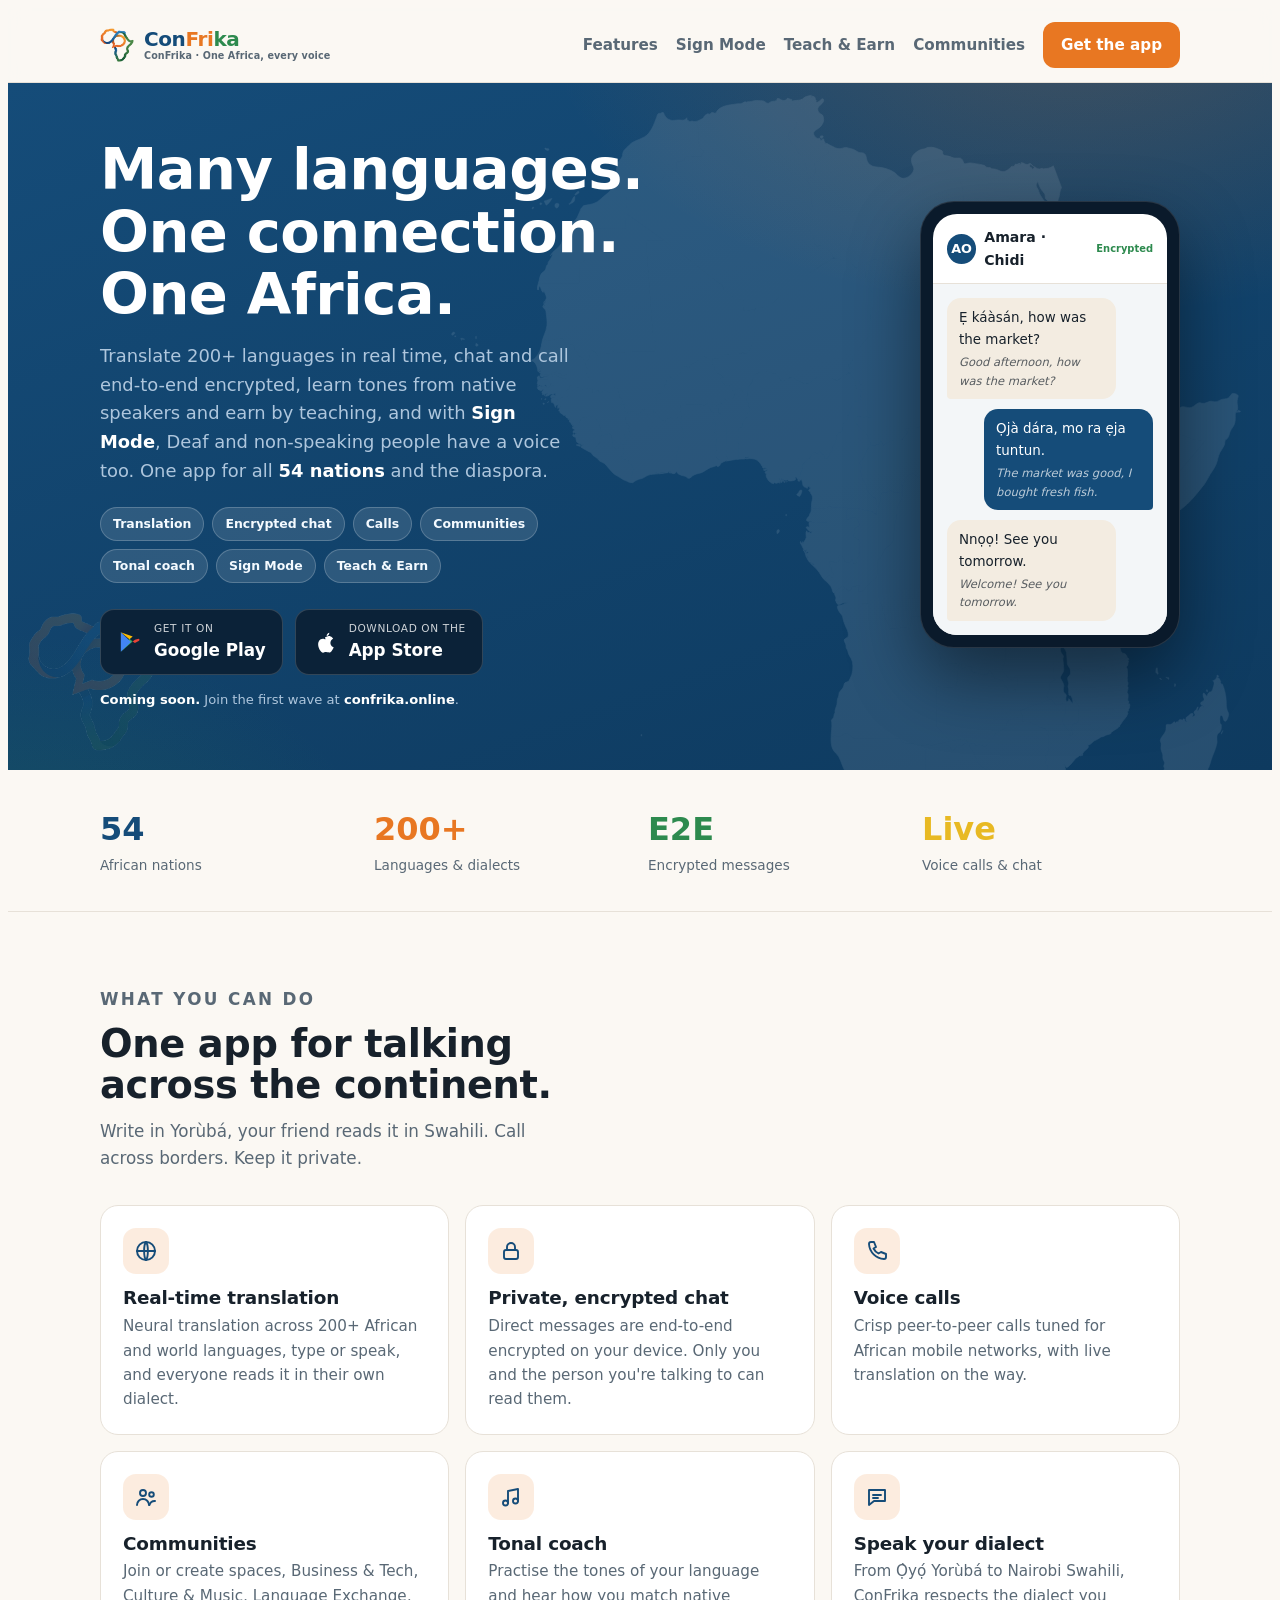
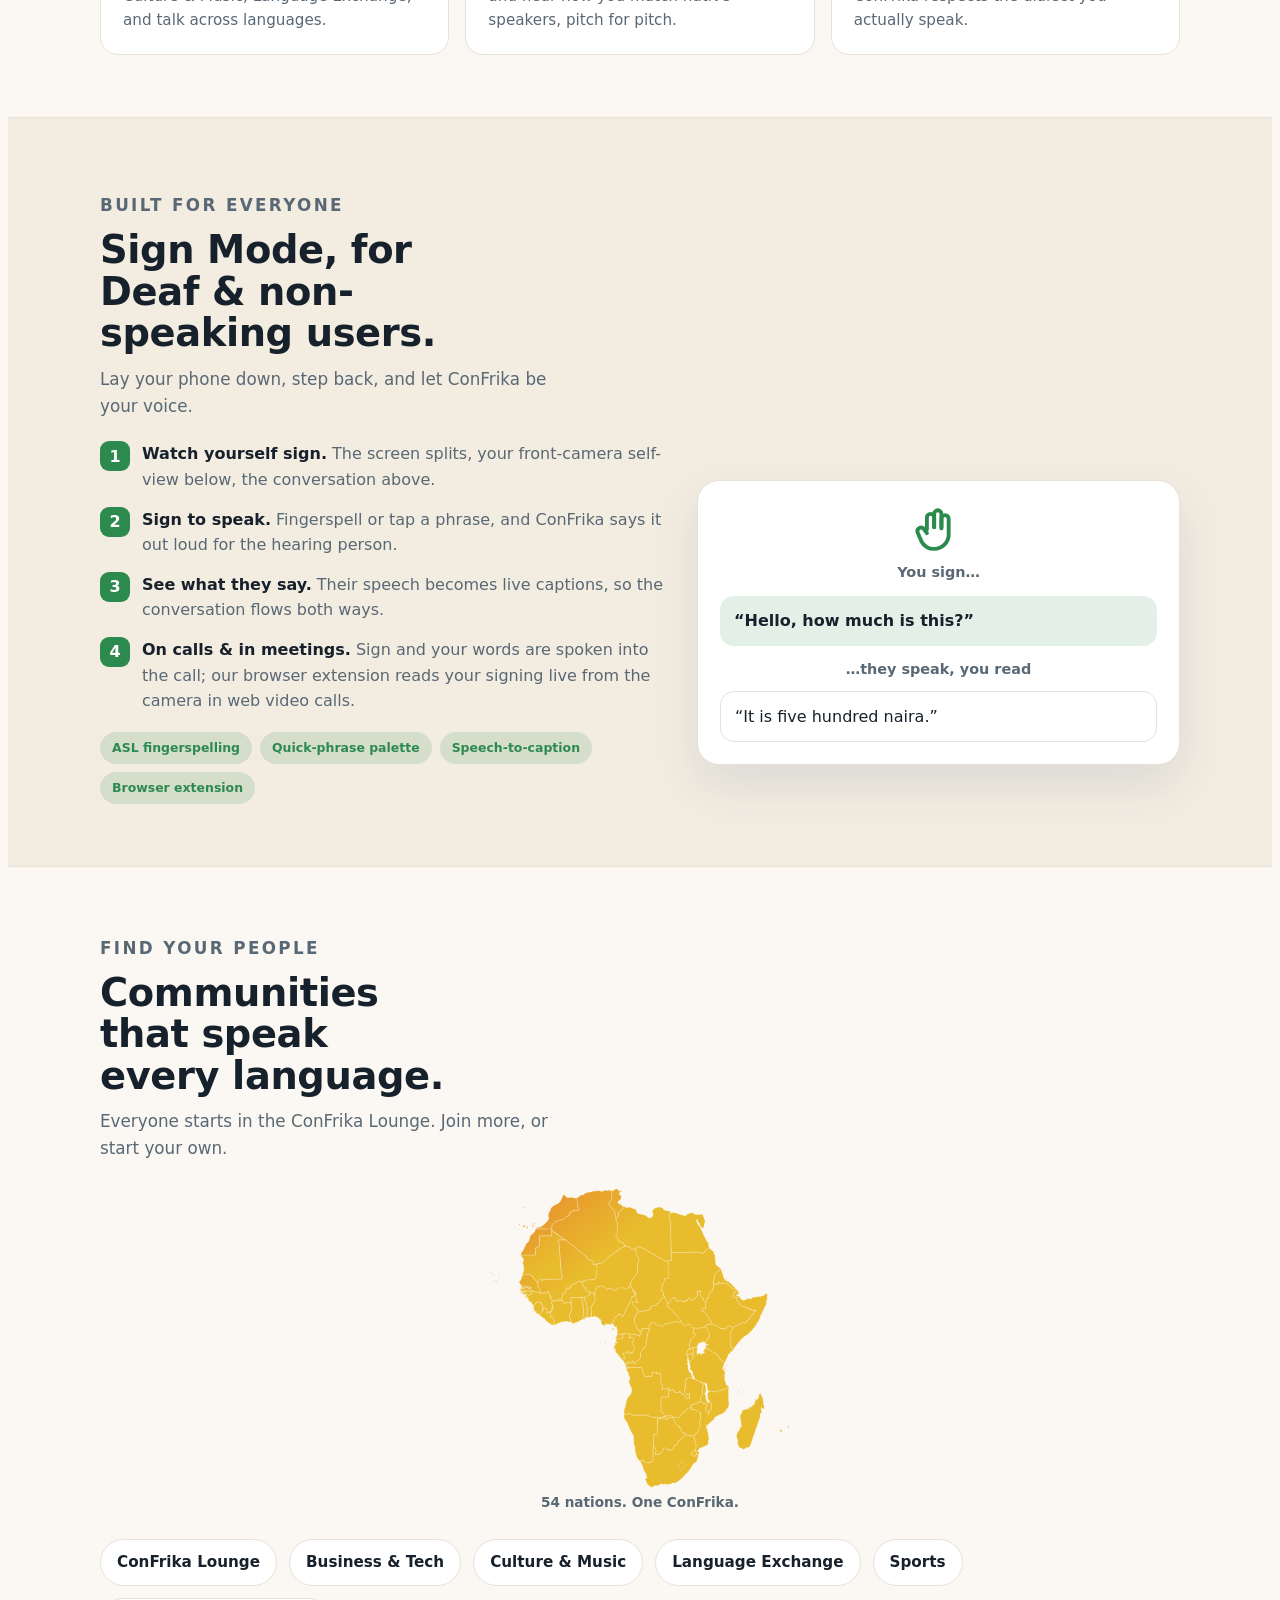
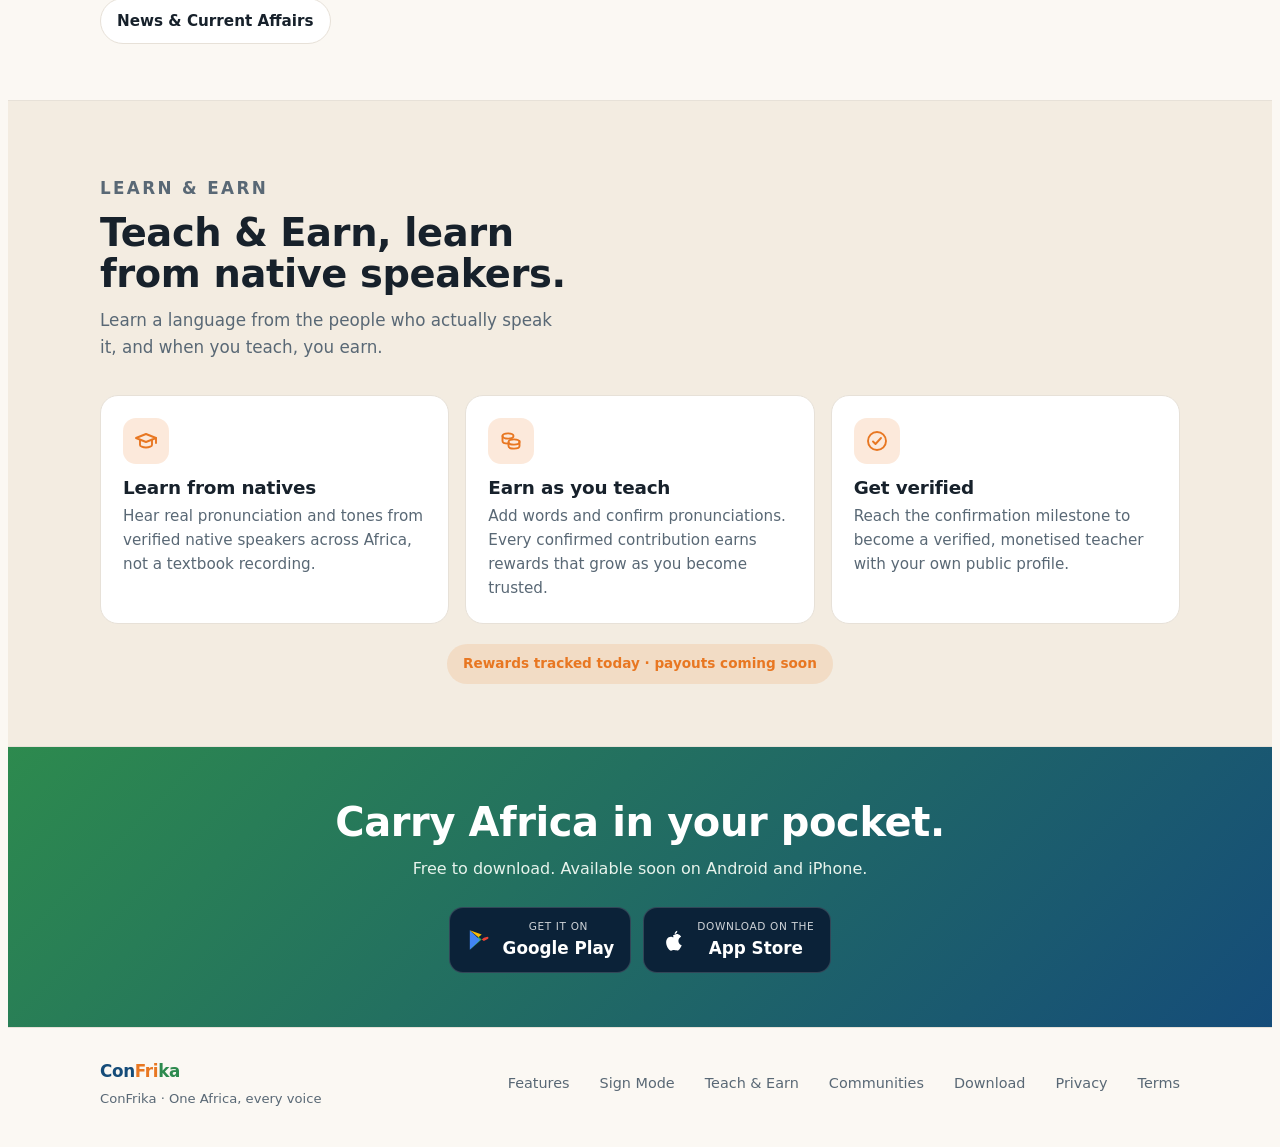
==== website/index.html @ 8ee0ed37 "Website: African-coloured Africa map, visible logo watermark, colour on all pages - Africa map now f" ====
<!doctype html>
<html lang="en"><head>
<meta charset="utf-8">
<meta name="viewport" content="width=device-width, initial-scale=1, viewport-fit=cover">
<meta name="description" content="ConFrika, talk to all of Africa in your own language. Real-time translation across 200+ languages, encrypted chat, calls and communities, Sign Mode for Deaf & non-speaking users, and Teach & Earn. Download on Android and iPhone.">
<meta property="og:title" content="ConFrika, Many languages, one connection, one Africa.">
<meta property="og:description" content="Real-time African language translation, encrypted chat, calls and communities.">
<meta property="og:url" content="https://confrika.online">
</head><body>
<title>ConFrika</title>
<meta name="claude:viewport-fit-sides" content="cover">
<style>
  /* Layout: a deep ocean-blue hero band with a phone mockup, then theme-aware
     sections, stats, features, communities, download, grounded in the app's
     ocean / savanna / sunset identity. */
  :root{
    --bg:#FBF8F3; --surface:#FFFFFF; --fg:#17212B; --muted:#596875;
    --line:#E7E1D8; --ocean:#154C79; --ocean-deep:#0E3A5F;
    --green:#2D8A4E; --sunset:#E87722; --sand:#F3ECE1;
    --on-brand:#F4FAFF; --on-brand-dim:#AEC6DD;
    --display:"Bricolage Grotesque",system-ui,sans-serif;
    --body:"Public Sans",system-ui,-apple-system,sans-serif;
  }
  @media (prefers-color-scheme:dark){:root:not([data-theme="light"]){
    --bg:#0C1620; --surface:#13212E; --fg:#EAF1F6; --muted:#9BB0C0;
    --line:#223446; --sand:#13212E; color-scheme:dark;
  }}
  :root[data-theme="dark"]{
    --bg:#0C1620; --surface:#13212E; --fg:#EAF1F6; --muted:#9BB0C0;
    --line:#223446; --sand:#13212E; color-scheme:dark;
  }
  *{box-sizing:border-box}
  body{background:var(--bg);color:var(--fg);font-family:var(--body);line-height:1.6;
    -webkit-font-smoothing:antialiased}
  h1,h2,h3{font-family:var(--display);text-wrap:balance;line-height:1.08;margin:0;
    font-weight:700;letter-spacing:-.01em}
  p{margin:0}
  a{color:inherit}
  .wrap{width:100%;max-width:1120px;margin:0 auto;
    padding-left:max(20px,env(safe-area-inset-left,0px));
    padding-right:max(20px,env(safe-area-inset-right,0px))}
  .eyebrow{font-size:.72rem;letter-spacing:.14em;text-transform:uppercase;
    font-weight:700;color:var(--sunset)}

  /* header */
  header{position:sticky;top:env(safe-area-inset-top,0px);z-index:20;
    backdrop-filter:blur(10px);background:color-mix(in srgb,var(--bg) 82%,transparent);
    border-bottom:1px solid var(--line)}
  body::before{content:"";position:fixed;inset:0 0 auto;height:env(safe-area-inset-top,0px);
    background:var(--bg);z-index:21}
  .nav{display:flex;align-items:center;gap:18px;padding-block:14px}
  .brand{display:flex;align-items:center;gap:10px;font-family:var(--display);
    font-weight:800;font-size:1.25rem;letter-spacing:-.02em}
  .brand .c{color:var(--ocean)}.brand .f{color:var(--sunset)}.brand .k{color:var(--green)}
  .emblem{width:34px;height:34px;flex:none}
  .nav .sp{flex:1}
  .nav a.link{display:none;color:var(--muted);text-decoration:none;font-weight:600;font-size:.95rem}
  .nav a.link:hover{color:var(--fg)}
  .btn{display:inline-flex;align-items:center;gap:8px;border-radius:12px;
    padding:11px 18px;font-weight:700;text-decoration:none;font-size:.95rem;border:0;cursor:pointer}
  .btn.primary{background:var(--sunset);color:#fff}
  .btn.ghost{background:transparent;color:var(--fg);border:1px solid var(--line)}
  @media(min-width:760px){.nav a.link{display:inline}}

  /* hero */
  .hero{background:
      radial-gradient(900px 500px at 85% -10%, rgba(232,119,34,.22), transparent 60%),
      radial-gradient(700px 500px at 0% 120%, rgba(45,138,78,.22), transparent 55%),
      linear-gradient(160deg,var(--ocean) 0%, var(--ocean-deep) 100%);
    color:var(--on-brand);overflow:hidden}
  .hero .wrap{display:grid;grid-template-columns:1fr;gap:38px;padding-block:56px 60px;align-items:center}
  .hero h1{font-size:clamp(2.1rem,6vw,3.6rem);color:#fff}
  .hero .sub{color:var(--on-brand-dim);font-size:1.12rem;margin-top:16px;max-width:34ch}
  .hero .flag{color:#fff;font-weight:700}
  .stores{display:flex;flex-wrap:wrap;gap:12px;margin-top:26px}
  .store{display:flex;align-items:center;gap:11px;background:#0b2238;border:1px solid rgba(255,255,255,.16);
    color:#fff;border-radius:14px;padding:10px 16px;text-decoration:none;transition:transform .15s}
  .store:hover{transform:translateY(-2px)}
  .store svg{width:26px;height:26px;flex:none}
  .store small{display:block;font-size:.66rem;letter-spacing:.06em;opacity:.8;text-transform:uppercase}
  .store b{font-family:var(--display);font-size:1.05rem;font-weight:700}
  .soon{margin-top:14px;font-size:.82rem;color:var(--on-brand-dim)}
  .soon b{color:#fff}

  /* phone mockup */
  .phone{justify-self:center;width:260px;max-width:100%;background:#0a1a2b;border-radius:34px;
    padding:12px;box-shadow:0 30px 70px rgba(0,0,0,.45);border:1px solid rgba(255,255,255,.12)}
  .screen{background:var(--surface);color:var(--fg);border-radius:24px;overflow:hidden}
  .pbar{display:flex;align-items:center;gap:8px;padding:12px 14px;border-bottom:1px solid var(--line)}
  .pbar .dot{width:30px;height:30px;border-radius:50%;background:var(--ocean);color:#fff;
    display:grid;place-items:center;font-weight:800;font-size:.8rem}
  .pbar .nm{font-weight:700;font-size:.88rem}
  .pbar .enc{margin-left:auto;font-size:.62rem;color:var(--green);font-weight:700}
  .pbody{padding:14px;display:flex;flex-direction:column;gap:10px;background:
      color-mix(in srgb,var(--ocean) 5%,var(--surface))}
  .bub{max-width:82%;padding:9px 12px;border-radius:14px;font-size:.84rem}
  .bub.them{background:var(--sand);border-bottom-left-radius:4px}
  .bub.me{align-self:flex-end;background:var(--ocean);color:#fff;border-bottom-right-radius:4px}
  .bub .tr{font-size:.72rem;opacity:.7;font-style:italic;margin-top:3px}

  /* stats */
  .stats{border-bottom:1px solid var(--line)}
  .stats .wrap{display:grid;grid-template-columns:repeat(2,1fr);gap:22px 16px;padding-block:34px}
  .stat .n{font-family:var(--display);font-size:2rem;font-weight:800;color:var(--ocean)}
  .stat .l{font-size:.85rem;color:var(--muted)}
  @media(min-width:760px){.stats .wrap{grid-template-columns:repeat(4,1fr)}}

  /* section */
  section.block{padding-block:62px}
  .head{max-width:46ch}
  .head h2{font-size:clamp(1.6rem,4vw,2.4rem);margin-top:10px}
  .head p{color:var(--muted);margin-top:12px;font-size:1.05rem}
  .grid{display:grid;grid-template-columns:1fr;gap:16px;margin-top:34px}
  @media(min-width:640px){.grid{grid-template-columns:repeat(2,1fr)}}
  @media(min-width:980px){.grid{grid-template-columns:repeat(3,1fr)}}
  .card{background:var(--surface);border:1px solid var(--line);border-radius:18px;padding:22px}
  .card .ic{width:44px;height:44px;border-radius:12px;display:grid;place-items:center;font-size:1.4rem;
    background:color-mix(in srgb,var(--sunset) 14%,transparent)}
  .card h3{font-size:1.15rem;margin:14px 0 6px}
  .card p{color:var(--muted);font-size:.95rem}

  /* communities */
  .comm{background:var(--sand);border-block:1px solid var(--line)}
  .chips{display:flex;flex-wrap:wrap;gap:12px;margin-top:26px}
  .chip{display:flex;align-items:center;gap:9px;background:var(--surface);border:1px solid var(--line);
    border-radius:999px;padding:10px 16px;font-weight:600;font-size:.95rem}
  .chip span{font-size:1.1rem}

  /* download band */
  .dl{background:linear-gradient(135deg,var(--green),var(--ocean));color:#fff}
  .dl .wrap{padding-block:54px;text-align:center}
  .dl h2{color:#fff;font-size:clamp(1.7rem,4vw,2.5rem)}
  .dl p{color:#e7f3ec;margin-top:12px}
  .dl .stores{justify-content:center}

  footer{border-top:1px solid var(--line);color:var(--muted);font-size:.9rem}
  footer .wrap{padding-block:30px;display:flex;flex-wrap:wrap;gap:14px;align-items:center}
  footer .sp{flex:1}
  footer a{color:var(--muted);text-decoration:none;margin-left:16px}
  footer a:hover{color:var(--fg)}
</style>

<header>
  <div class="wrap nav">
    <div class="brand">
      <img class="emblem" src="[data-uri]" alt="ConFrika logo">
      <span style="display:inline-flex;flex-direction:column;line-height:1.1;gap:1px">
        <span><span class="c">Con</span><span class="f">Fri</span><span class="k">ka</span></span>
        <span class="brandtag">ConFrika · One Africa, every voice</span>
      </span>
    </div>
    <span class="sp"></span>
    <a class="link" href="#features">Features</a>
    <a class="link" href="#accessibility">Sign Mode</a>
    <a class="link" href="#teach-earn">Teach &amp; Earn</a>
    <a class="link" href="#communities">Communities</a>
    <a class="btn primary" href="#download">Get the app</a>
  </div>
</header>

<style>
  /* African kente-inspired accent strip used to divide sections. */
  .kente{height:9px;border:0;margin:0;background:repeating-linear-gradient(90deg,
     var(--ocean) 0 20px, var(--green) 20px 34px, var(--sunset) 34px 54px,
     #E8B923 54px 68px, var(--ocean-deep) 68px 82px)}
  /* Section rhythm so the page reads as one flow, not stacked blocks:
     features(bg) → Sign Mode(sand) → communities(bg) → Teach&Earn(sand) → download(gradient). */
  .access{background:var(--sand);border-block:1px solid var(--line)}
  #communities.comm{background:var(--bg);border-block:0}
  #teach-earn{background:var(--sand);border-block:1px solid var(--line)}
  /* Wordmark keeps the three distinct brand colours (Con blue, Fri orange,
     ka green); lowercase "ka" keeps it reading as one word "ConFrika". */
  :root{--gold:#E8B923}
  .brandtag{font-size:.6rem;font-weight:700;letter-spacing:.01em;color:var(--muted)}
  /* African vibe: a faint Africa map + ConFrika logo as hero watermarks. */
  .hero{position:relative}
  .hero .wrap{position:relative;z-index:1}
  .africa-wm{position:absolute;right:-30px;top:10px;height:124%;width:auto;
    opacity:.1;filter:brightness(0) invert(1);pointer-events:none;z-index:0}
  .logo-wm{position:absolute;left:18px;bottom:18px;width:132px;height:auto;
    opacity:.14;pointer-events:none;z-index:0}
  /* Visible, real political map of Africa (public-domain) in the communities section. */
  .africa-img{display:block;margin:26px auto 4px;width:min(300px,64%);height:auto;opacity:.95}
  .africa-cap{text-align:center;color:var(--muted);font-size:.85rem;font-weight:700}
  /* Line icons (replacing emojis) in the feature + teach cards. */
  .card .ic{width:46px;height:46px;border-radius:13px;display:grid;place-items:center;color:var(--ocean)}
  .earn .card .ic{color:var(--sunset)}
  .card .ic svg{width:24px;height:24px}
  .signcard .big svg{width:58px;height:58px;color:var(--green);display:block;margin:0 auto}
  /* Stat figures in the African palette (ocean, sunset, savanna, gold). */
  .stats .stat:nth-child(1) .n{color:var(--ocean)}
  .stats .stat:nth-child(2) .n{color:var(--sunset)}
  .stats .stat:nth-child(3) .n{color:var(--green)}
  .stats .stat:nth-child(4) .n{color:var(--gold)}
  /* Hero feature chips, all the features, woven together up top. */
  .herochips{display:flex;flex-wrap:wrap;gap:8px;margin-top:22px}
  .herochips span{font-size:.78rem;font-weight:700;color:var(--on-brand);
    background:rgba(255,255,255,.12);border:1px solid rgba(255,255,255,.2);
    border-radius:999px;padding:6px 12px;white-space:nowrap}
  /* Phone mockup beside the hero copy on wider screens, so it fills the space
     instead of sitting below with a big gap. */
  @media(min-width:880px){
    .hero .wrap{grid-template-columns:1.05fr .95fr}
    .hero .sub{max-width:42ch}
    .phone{justify-self:end}
  }
  .split{display:grid;grid-template-columns:1fr;gap:30px;align-items:center;margin-top:22px}
  @media(min-width:860px){.split{grid-template-columns:1.08fr .92fr}}
  .steps{display:grid;gap:14px}
  .step{display:flex;gap:12px;align-items:flex-start}
  .step .b{flex:none;width:30px;height:30px;border-radius:9px;background:var(--green);
    color:#fff;font-weight:800;display:grid;place-items:center;font-family:var(--display)}
  .step div:last-child{color:var(--muted)}
  .step b{color:var(--fg)}
  .tags{display:flex;flex-wrap:wrap;gap:8px;margin-top:18px}
  .tag{font-size:.78rem;font-weight:700;padding:6px 12px;border-radius:999px;
    background:color-mix(in srgb,var(--green) 15%,transparent);color:var(--green)}
  .signcard{background:var(--surface);border:1px solid var(--line);border-radius:22px;
    padding:22px;box-shadow:0 20px 50px rgba(14,58,95,.10)}
  .signcard .big{font-size:3rem;text-align:center;line-height:1}
  .signcard .say{margin:12px 0;padding:12px 14px;border-radius:14px;font-weight:700;
    background:color-mix(in srgb,var(--green) 13%,transparent)}
  .signcard .hear{margin-top:10px;padding:12px 14px;border-radius:14px;border:1px solid var(--line)}
  .signcard .lbl{text-align:center;color:var(--muted);font-weight:700;font-size:.9rem}
  /* Teach & Earn */
  .earn .card .ic{background:color-mix(in srgb,var(--sunset) 16%,transparent)}
  .pill{display:inline-flex;gap:8px;align-items:center;margin-top:20px;
    background:color-mix(in srgb,var(--sunset) 14%,transparent);color:var(--sunset);
    font-weight:800;border-radius:999px;padding:9px 16px;font-size:.85rem}
</style>

<section class="hero">
  <img class="africa-wm" src="africa-map.svg" alt="" aria-hidden="true">
  <img class="logo-wm" src="confrika-mark.png" alt="" aria-hidden="true">
  <div class="wrap">
    <div>
      <h1>Many languages. One connection. One Africa.</h1>
      <p class="sub">Translate 200+ languages in real time, chat and call end-to-end encrypted,
        learn tones from native speakers and earn by teaching, and with <span class="flag">Sign Mode</span>,
        Deaf and non-speaking people have a voice too. One app for all <span class="flag">54 nations</span> and the diaspora.</p>
      <div class="herochips">
        <span>Translation</span><span>Encrypted chat</span><span>Calls</span>
        <span>Communities</span><span>Tonal coach</span><span>Sign Mode</span><span>Teach &amp; Earn</span>
      </div>
      <div class="stores">
        <a class="store" href="#download" data-store="play" aria-label="Get it on Google Play">
          <svg viewBox="0 0 48 48" aria-hidden="true"><path fill="#34A853" d="M7 42l22-19-6-5z"/><path fill="#4285F4" d="M7 6v36l19-18z"/><path fill="#FBBC04" d="M7 6l16 13 6-5z"/><path fill="#EA4335" d="M33 20l-4 3 4 3 7-4c2-1 2-3 0-4z"/></svg>
          <span><small>Get it on</small><b>Google Play</b></span>
        </a>
        <a class="store" href="#download" data-store="appstore" aria-label="Download on the App Store">
          <svg viewBox="0 0 48 48" aria-hidden="true"><path fill="#fff" d="M32 7c0 3-2 6-5 6 0-3 3-6 5-6zM24 15c3 0 4-2 7-2 5 0 8 5 8 5s-5 2-5 8c0 6 6 8 6 8s-3 7-6 9c-2 1-4 0-6 0s-3-1-5 0-4 1-6-1c-4-4-7-12-5-18 2-5 6-6 8-6 2 0 3 1 5 1z"/></svg>
          <span><small>Download on the</small><b>App Store</b></span>
        </a>
      </div>
      <p class="soon"><b>Coming soon.</b> Join the first wave at <b>confrika.online</b>.</p>
    </div>

    <div class="phone" aria-hidden="true">
      <div class="screen">
        <div class="pbar"><div class="dot">AO</div><div class="nm">Amara · Chidi</div><div class="enc">Encrypted</div></div>
        <div class="pbody">
          <div class="bub them">Ẹ káàsán, how was the market?<div class="tr">Good afternoon, how was the market?</div></div>
          <div class="bub me">Ọjà dára, mo ra ẹja tuntun.<div class="tr">The market was good, I bought fresh fish.</div></div>
          <div class="bub them">Nnọọ! See you tomorrow.<div class="tr">Welcome! See you tomorrow.</div></div>
        </div>
      </div>
    </div>
  </div>
</section>

<section class="stats">
  <div class="wrap">
    <div class="stat"><div class="n">54</div><div class="l">African nations</div></div>
    <div class="stat"><div class="n">200+</div><div class="l">Languages & dialects</div></div>
    <div class="stat"><div class="n">E2E</div><div class="l">Encrypted messages</div></div>
    <div class="stat"><div class="n">Live</div><div class="l">Voice calls & chat</div></div>
  </div>
</section>

<section class="block" id="features">
  <div class="wrap">
    <div class="head">
      <p class="eyebrow">What you can do</p>
      <h2>One app for talking across the continent.</h2>
      <p>Write in Yorùbá, your friend reads it in Swahili. Call across borders. Keep it private.</p>
    </div>
    <div class="grid">
      <div class="card"><div class="ic"><svg viewBox="0 0 24 24" fill="none" stroke="currentColor" stroke-width="1.9" stroke-linecap="round" stroke-linejoin="round"><circle cx="12" cy="12" r="9"/><path d="M3 12h18"/><path d="M12 3c2.5 2.8 2.5 15.2 0 18M12 3c-2.5 2.8-2.5 15.2 0 18"/></svg></div><h3>Real-time translation</h3><p>Neural translation across 200+ African and world languages, type or speak, and everyone reads it in their own dialect.</p></div>
      <div class="card"><div class="ic"><svg viewBox="0 0 24 24" fill="none" stroke="currentColor" stroke-width="1.9" stroke-linecap="round" stroke-linejoin="round"><rect x="5" y="11" width="14" height="9" rx="2"/><path d="M8 11V8a4 4 0 0 1 8 0v3"/></svg></div><h3>Private, encrypted chat</h3><p>Direct messages are end-to-end encrypted on your device. Only you and the person you're talking to can read them.</p></div>
      <div class="card"><div class="ic"><svg viewBox="0 0 24 24" fill="none" stroke="currentColor" stroke-width="1.9" stroke-linecap="round" stroke-linejoin="round"><path d="M6 3h3l2 5-2.5 1.5a11 11 0 0 0 5 5L16 13l5 2v3a2 2 0 0 1-2 2A16 16 0 0 1 4 5a2 2 0 0 1 2-2z"/></svg></div><h3>Voice calls</h3><p>Crisp peer-to-peer calls tuned for African mobile networks, with live translation on the way.</p></div>
      <div class="card"><div class="ic"><svg viewBox="0 0 24 24" fill="none" stroke="currentColor" stroke-width="1.9" stroke-linecap="round" stroke-linejoin="round"><circle cx="9" cy="8" r="3"/><path d="M3 20a6 6 0 0 1 12 0"/><circle cx="17.5" cy="9.5" r="2.3"/><path d="M15.5 20a5.5 5.5 0 0 1 5.5-4"/></svg></div><h3>Communities</h3><p>Join or create spaces, Business & Tech, Culture & Music, Language Exchange, and talk across languages.</p></div>
      <div class="card"><div class="ic"><svg viewBox="0 0 24 24" fill="none" stroke="currentColor" stroke-width="1.9" stroke-linecap="round" stroke-linejoin="round"><path d="M9 18V6l10-2v12"/><circle cx="6.5" cy="18" r="2.5"/><circle cx="16.5" cy="16" r="2.5"/></svg></div><h3>Tonal coach</h3><p>Practise the tones of your language and hear how you match native speakers, pitch for pitch.</p></div>
      <div class="card"><div class="ic"><svg viewBox="0 0 24 24" fill="none" stroke="currentColor" stroke-width="1.9" stroke-linecap="round" stroke-linejoin="round"><path d="M4 5h16v11H9l-5 4V5z"/><path d="M8 10h8M8 13h5"/></svg></div><h3>Speak your dialect</h3><p>From Ọ̀yọ́ Yorùbá to Nairobi Swahili, ConFrika respects the dialect you actually speak.</p></div>
    </div>
  </div>
</section>
<section class="block access" id="accessibility">
  <div class="wrap">
    <div class="head">
      <p class="eyebrow">Built for everyone</p>
      <h2>Sign Mode, for Deaf &amp; non-speaking users.</h2>
      <p>Lay your phone down, step back, and let ConFrika be your voice.</p>
    </div>
    <div class="split">
      <div>
        <div class="steps">
          <div class="step"><div class="b">1</div><div><b>Watch yourself sign.</b> The screen splits, your front-camera self-view below, the conversation above.</div></div>
          <div class="step"><div class="b">2</div><div><b>Sign to speak.</b> Fingerspell or tap a phrase, and ConFrika says it out loud for the hearing person.</div></div>
          <div class="step"><div class="b">3</div><div><b>See what they say.</b> Their speech becomes live captions, so the conversation flows both ways.</div></div>
          <div class="step"><div class="b">4</div><div><b>On calls &amp; in meetings.</b> Sign and your words are spoken into the call; our browser extension reads your signing live from the camera in web video calls.</div></div>
        </div>
        <div class="tags">
          <span class="tag">ASL fingerspelling</span>
          <span class="tag">Quick-phrase palette</span>
          <span class="tag">Speech-to-caption</span>
          <span class="tag">Browser extension</span>
        </div>
      </div>
      <div class="signcard">
        <div class="big"><svg viewBox="0 0 24 24" fill="none" stroke="currentColor" stroke-width="1.6" stroke-linecap="round" stroke-linejoin="round"><path d="M7 11V6a1.5 1.5 0 0 1 3 0v4"/><path d="M10 10V4.5a1.5 1.5 0 0 1 3 0V10"/><path d="M13 10.5V6.5a1.5 1.5 0 0 1 3 0V13a6 6 0 0 1-6 6a6 6 0 0 1-5.2-3L3.2 12.3a1.5 1.5 0 0 1 2.5-1.6L7 12.5"/></svg></div>
        <p class="lbl">You sign…</p>
        <div class="say">“Hello, how much is this?”</div>
        <p class="lbl">…they speak, you read</p>
        <div class="hear">“It is five hundred naira.”</div>
      </div>
    </div>
  </div>
</section>
<section class="comm" id="communities">
  <div class="wrap block" style="padding-block:56px">
    <div class="head">
      <p class="eyebrow">Find your people</p>
      <h2>Communities that speak every language.</h2>
      <p>Everyone starts in the ConFrika Lounge. Join more, or start your own.</p>
    </div>
    <img src="africa-map.svg" class="africa-img" alt="Political map of Africa showing its 54 nations" loading="lazy">
    <p class="africa-cap">54 nations. One ConFrika.</p>
    <div class="chips">
      <div class="chip">ConFrika Lounge</div>
      <div class="chip">Business & Tech</div>
      <div class="chip">Culture & Music</div>
      <div class="chip">Language Exchange</div>
      <div class="chip">Sports</div>
      <div class="chip">News & Current Affairs</div>
    </div>
  </div>
</section>
<section class="block earn" id="teach-earn">
  <div class="wrap">
    <div class="head">
      <p class="eyebrow">Learn &amp; earn</p>
      <h2>Teach &amp; Earn, learn from native speakers.</h2>
      <p>Learn a language from the people who actually speak it, and when you teach, you earn.</p>
    </div>
    <div class="grid">
      <div class="card"><div class="ic"><svg viewBox="0 0 24 24" fill="none" stroke="currentColor" stroke-width="1.9" stroke-linecap="round" stroke-linejoin="round"><path d="M2 9l10-4 10 4-10 4-10-4z"/><path d="M6 11v5c0 1.3 2.7 2.5 6 2.5s6-1.2 6-2.5v-5"/><path d="M22 9v5"/></svg></div><h3>Learn from natives</h3><p>Hear real pronunciation and tones from verified native speakers across Africa, not a textbook recording.</p></div>
      <div class="card"><div class="ic"><svg viewBox="0 0 24 24" fill="none" stroke="currentColor" stroke-width="1.9" stroke-linecap="round" stroke-linejoin="round"><ellipse cx="9" cy="7" rx="5.5" ry="2.6"/><path d="M3.5 7v5c0 1.5 2.5 2.6 5.5 2.6"/><ellipse cx="15" cy="13" rx="5.5" ry="2.6"/><path d="M9.5 13.4V17c0 1.5 2.5 2.6 5.5 2.6s5.5-1.1 5.5-2.6v-5"/></svg></div><h3>Earn as you teach</h3><p>Add words and confirm pronunciations. Every confirmed contribution earns rewards that grow as you become trusted.</p></div>
      <div class="card"><div class="ic"><svg viewBox="0 0 24 24" fill="none" stroke="currentColor" stroke-width="1.9" stroke-linecap="round" stroke-linejoin="round"><circle cx="12" cy="12" r="9"/><path d="M8 12.5l2.5 2.5 5.5-6"/></svg></div><h3>Get verified</h3><p>Reach the confirmation milestone to become a verified, monetised teacher with your own public profile.</p></div>
    </div>
    <div style="text-align:center"><span class="pill">Rewards tracked today · payouts coming soon</span></div>
  </div>
</section>
<section class="dl" id="download">
  <div class="wrap">
    <h2>Carry Africa in your pocket.</h2>
    <p>Free to download. Available soon on Android and iPhone.</p>
    <div class="stores">
      <!-- Swap these href values for your live store listings once published. -->
      <a class="store" href="https://play.google.com/store" target="_blank" rel="noopener">
        <svg viewBox="0 0 48 48" aria-hidden="true"><path fill="#34A853" d="M7 42l22-19-6-5z"/><path fill="#4285F4" d="M7 6v36l19-18z"/><path fill="#FBBC04" d="M7 6l16 13 6-5z"/><path fill="#EA4335" d="M33 20l-4 3 4 3 7-4c2-1 2-3 0-4z"/></svg>
        <span><small>Get it on</small><b>Google Play</b></span>
      </a>
      <a class="store" href="https://www.apple.com/app-store/" target="_blank" rel="noopener">
        <svg viewBox="0 0 48 48" aria-hidden="true"><path fill="#fff" d="M32 7c0 3-2 6-5 6 0-3 3-6 5-6zM24 15c3 0 4-2 7-2 5 0 8 5 8 5s-5 2-5 8c0 6 6 8 6 8s-3 7-6 9c-2 1-4 0-6 0s-3-1-5 0-4 1-6-1c-4-4-7-12-5-18 2-5 6-6 8-6 2 0 3 1 5 1z"/></svg>
        <span><small>Download on the</small><b>App Store</b></span>
      </a>
    </div>
  </div>
</section>

<footer>
  <div class="wrap">
    <div style="display:flex;flex-direction:column;gap:3px;margin-right:6px">
      <div class="brand" style="font-size:1.05rem"><span><span class="c">Con</span><span class="f">Fri</span><span class="k">ka</span></span></div>
      <span style="font-size:.82rem;color:var(--muted)">ConFrika · One Africa, every voice</span>
    </div>
    <span class="sp"></span>
    <a href="#features">Features</a>
    <a href="#accessibility">Sign Mode</a>
    <a href="#teach-earn">Teach &amp; Earn</a>
    <a href="#communities">Communities</a>
    <a href="#download">Download</a>
    <a href="privacy.html">Privacy</a>
    <a href="terms.html">Terms</a>
  </div>
</footer>
</body></html>
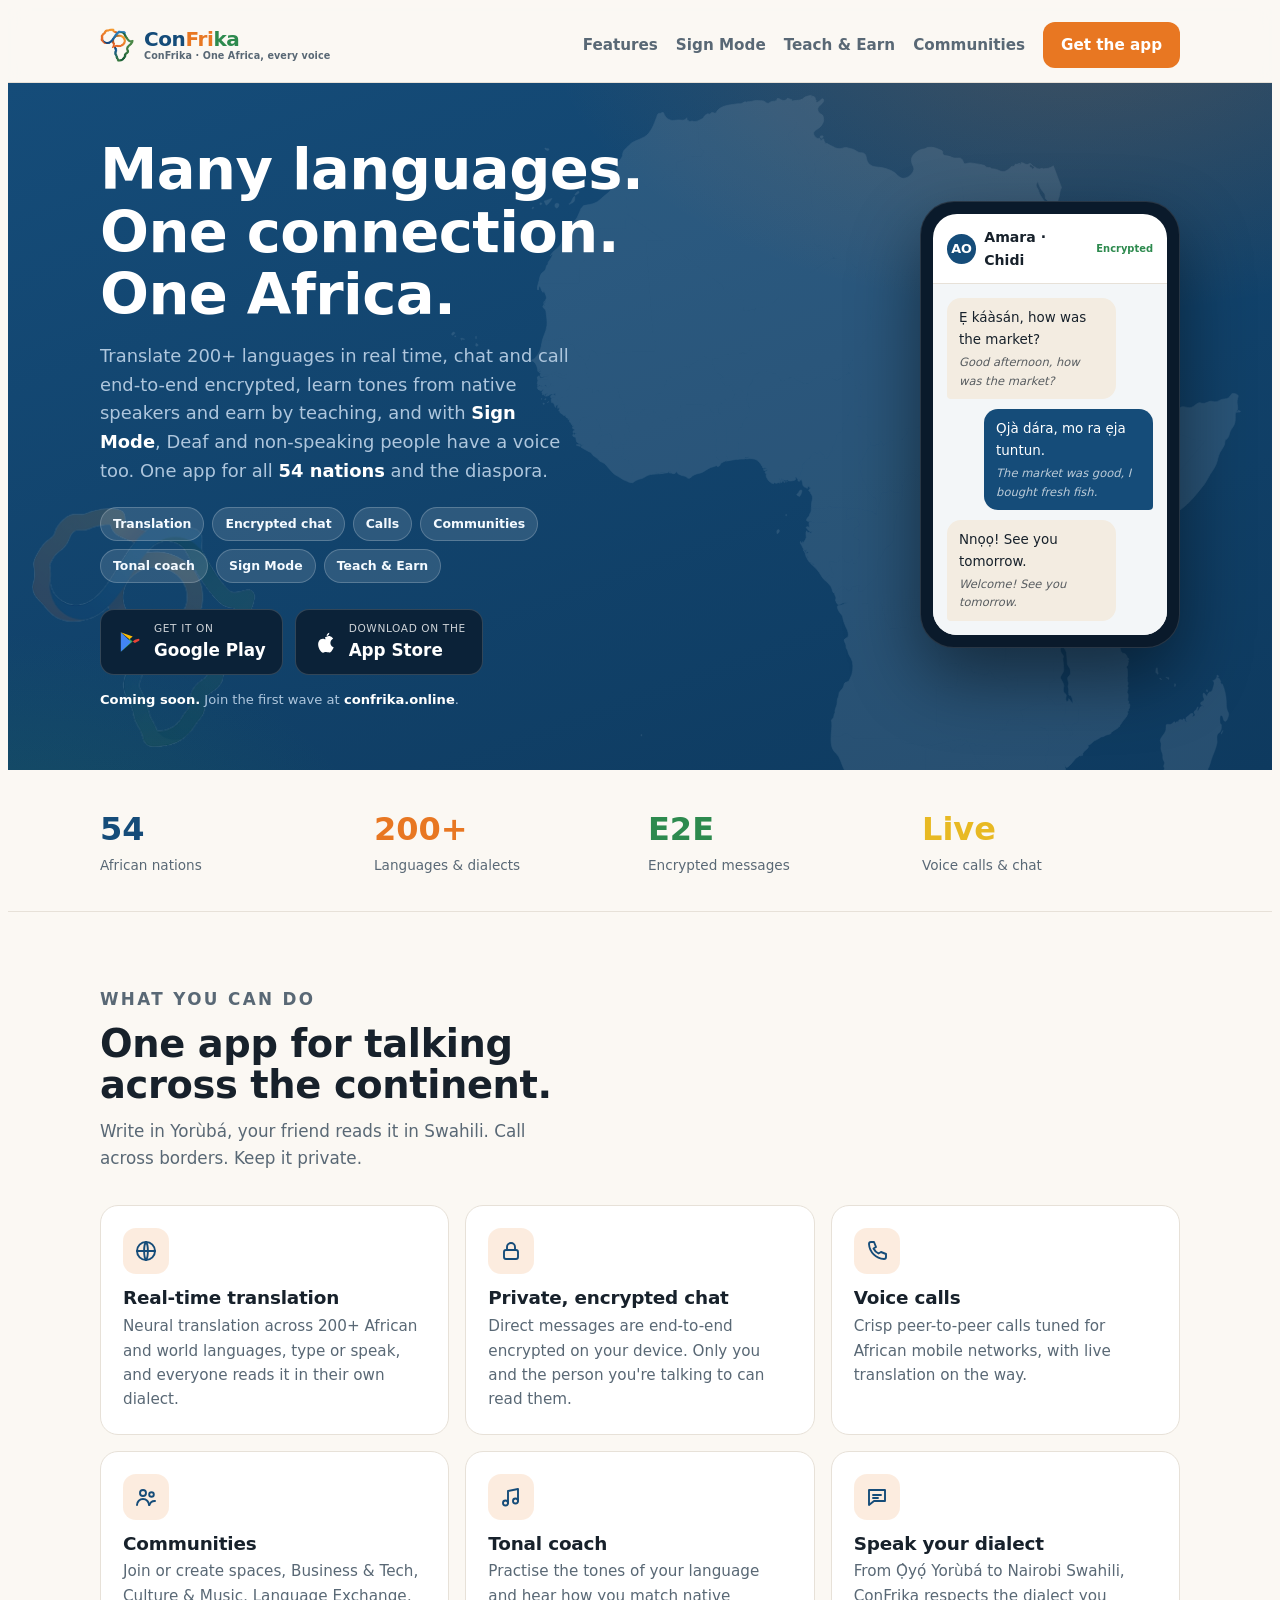
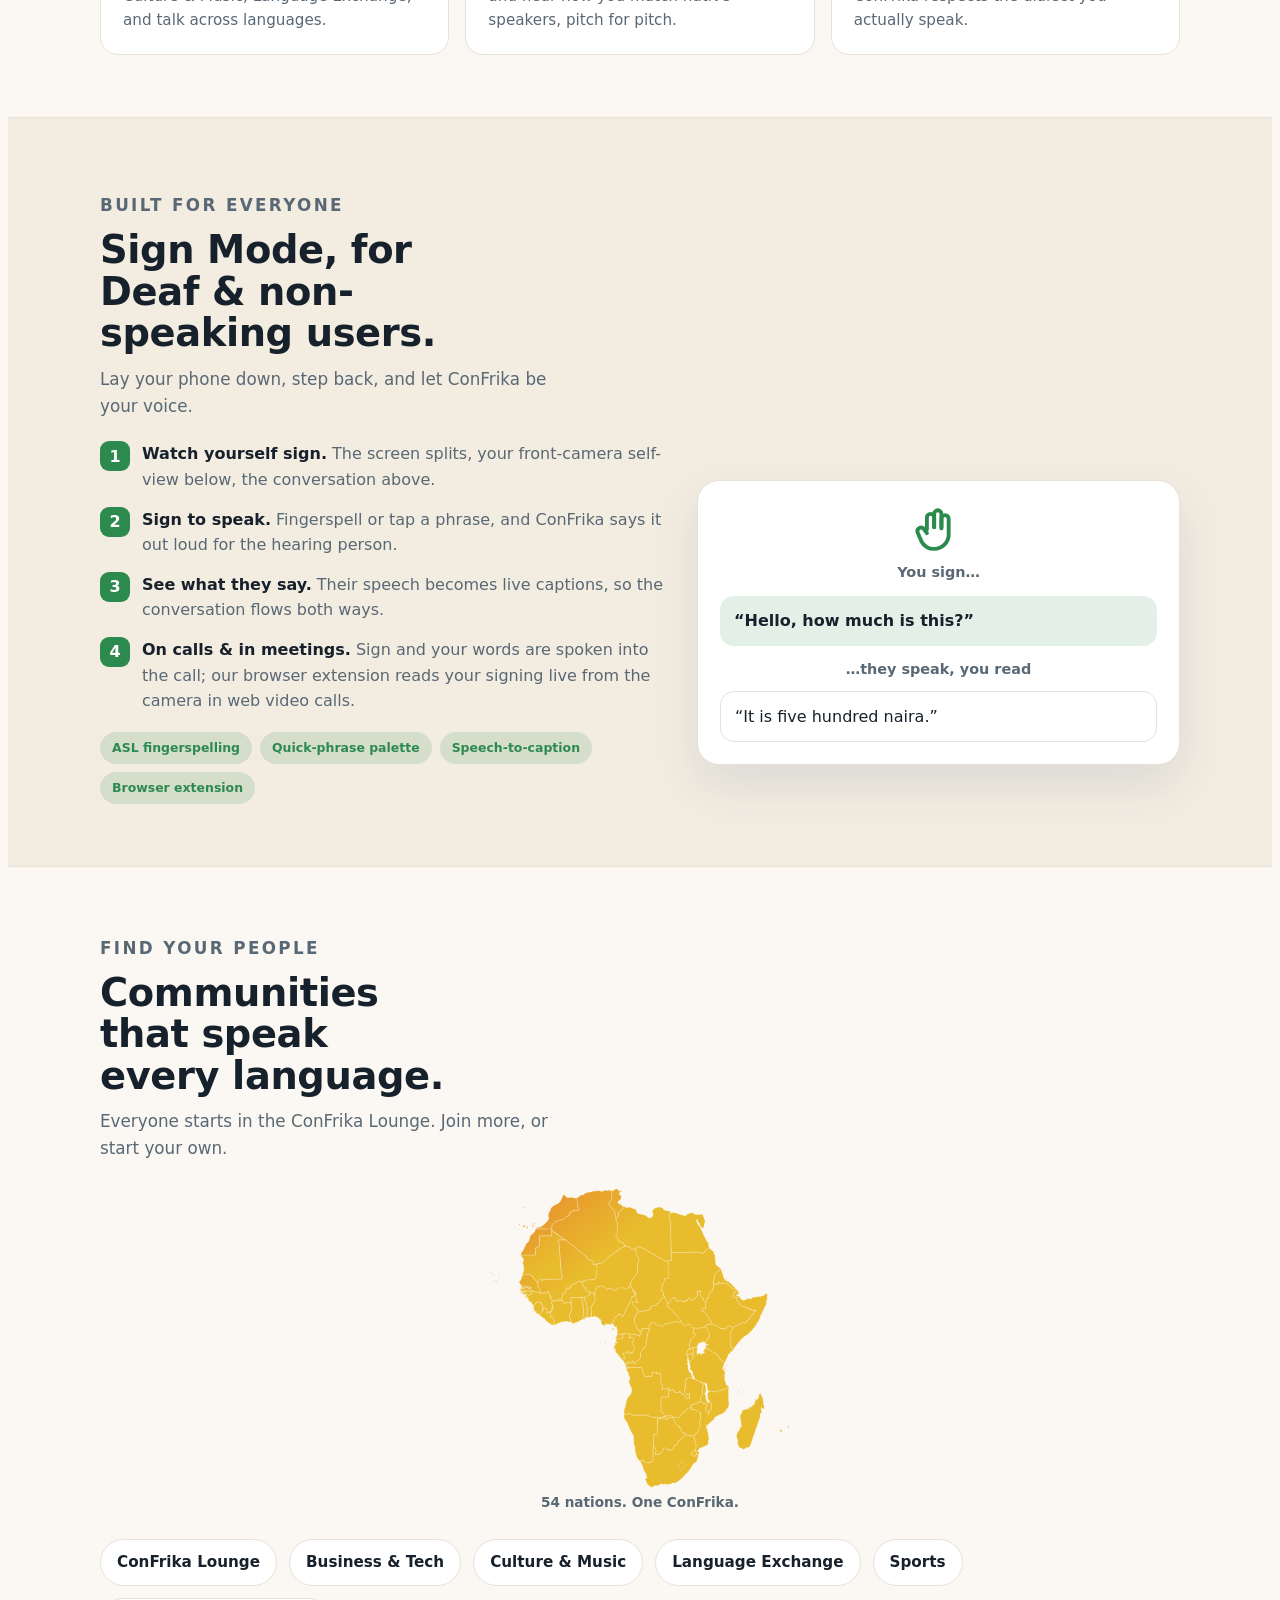
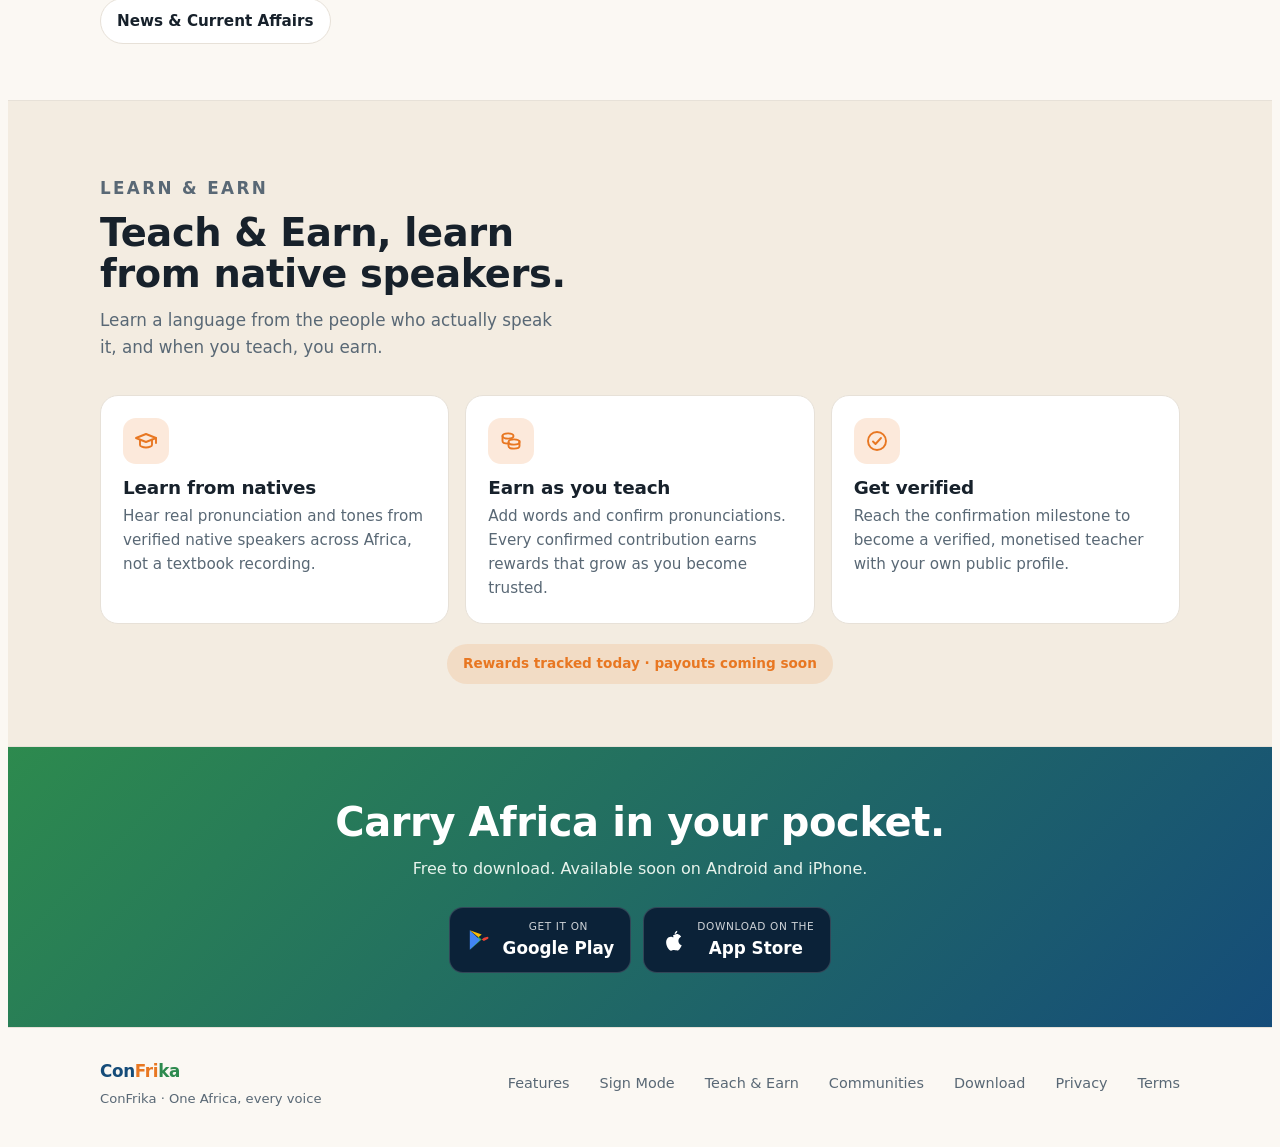
==== commit 441adb2d: "Website: enlarge the ConFrika logo watermark in the hero 🤖 Generated with [Claude Code](https://clau" ====
--- a/website/index.html
+++ b/website/index.html
@@ -177,8 +177,8 @@
   .hero .wrap{position:relative;z-index:1}
   .africa-wm{position:absolute;right:-30px;top:10px;height:124%;width:auto;
     opacity:.1;filter:brightness(0) invert(1);pointer-events:none;z-index:0}
-  .logo-wm{position:absolute;left:18px;bottom:18px;width:132px;height:auto;
-    opacity:.14;pointer-events:none;z-index:0}
+  .logo-wm{position:absolute;left:20px;bottom:20px;width:230px;max-width:42%;height:auto;
+    opacity:.13;pointer-events:none;z-index:0}
   /* Visible, real political map of Africa (public-domain) in the communities section. */
   .africa-img{display:block;margin:26px auto 4px;width:min(300px,64%);height:auto;opacity:.95}
   .africa-cap{text-align:center;color:var(--muted);font-size:.85rem;font-weight:700}
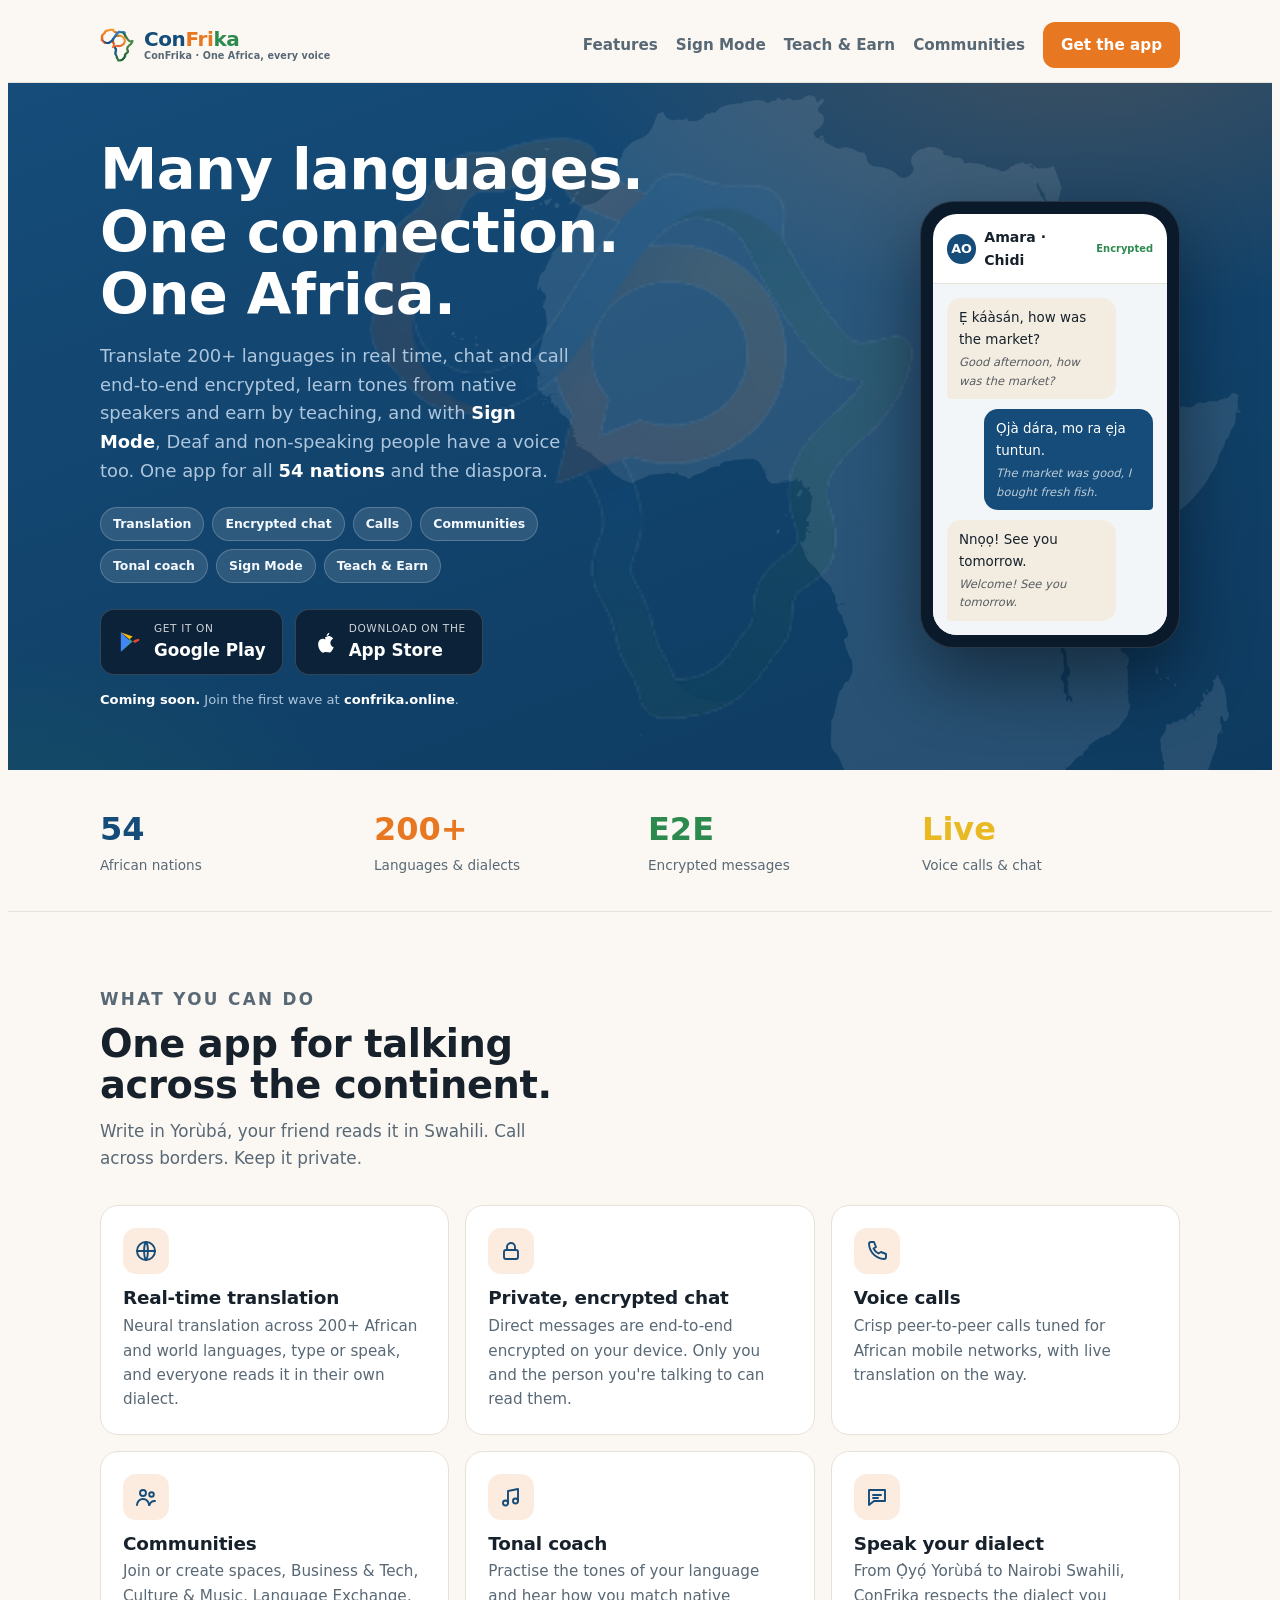
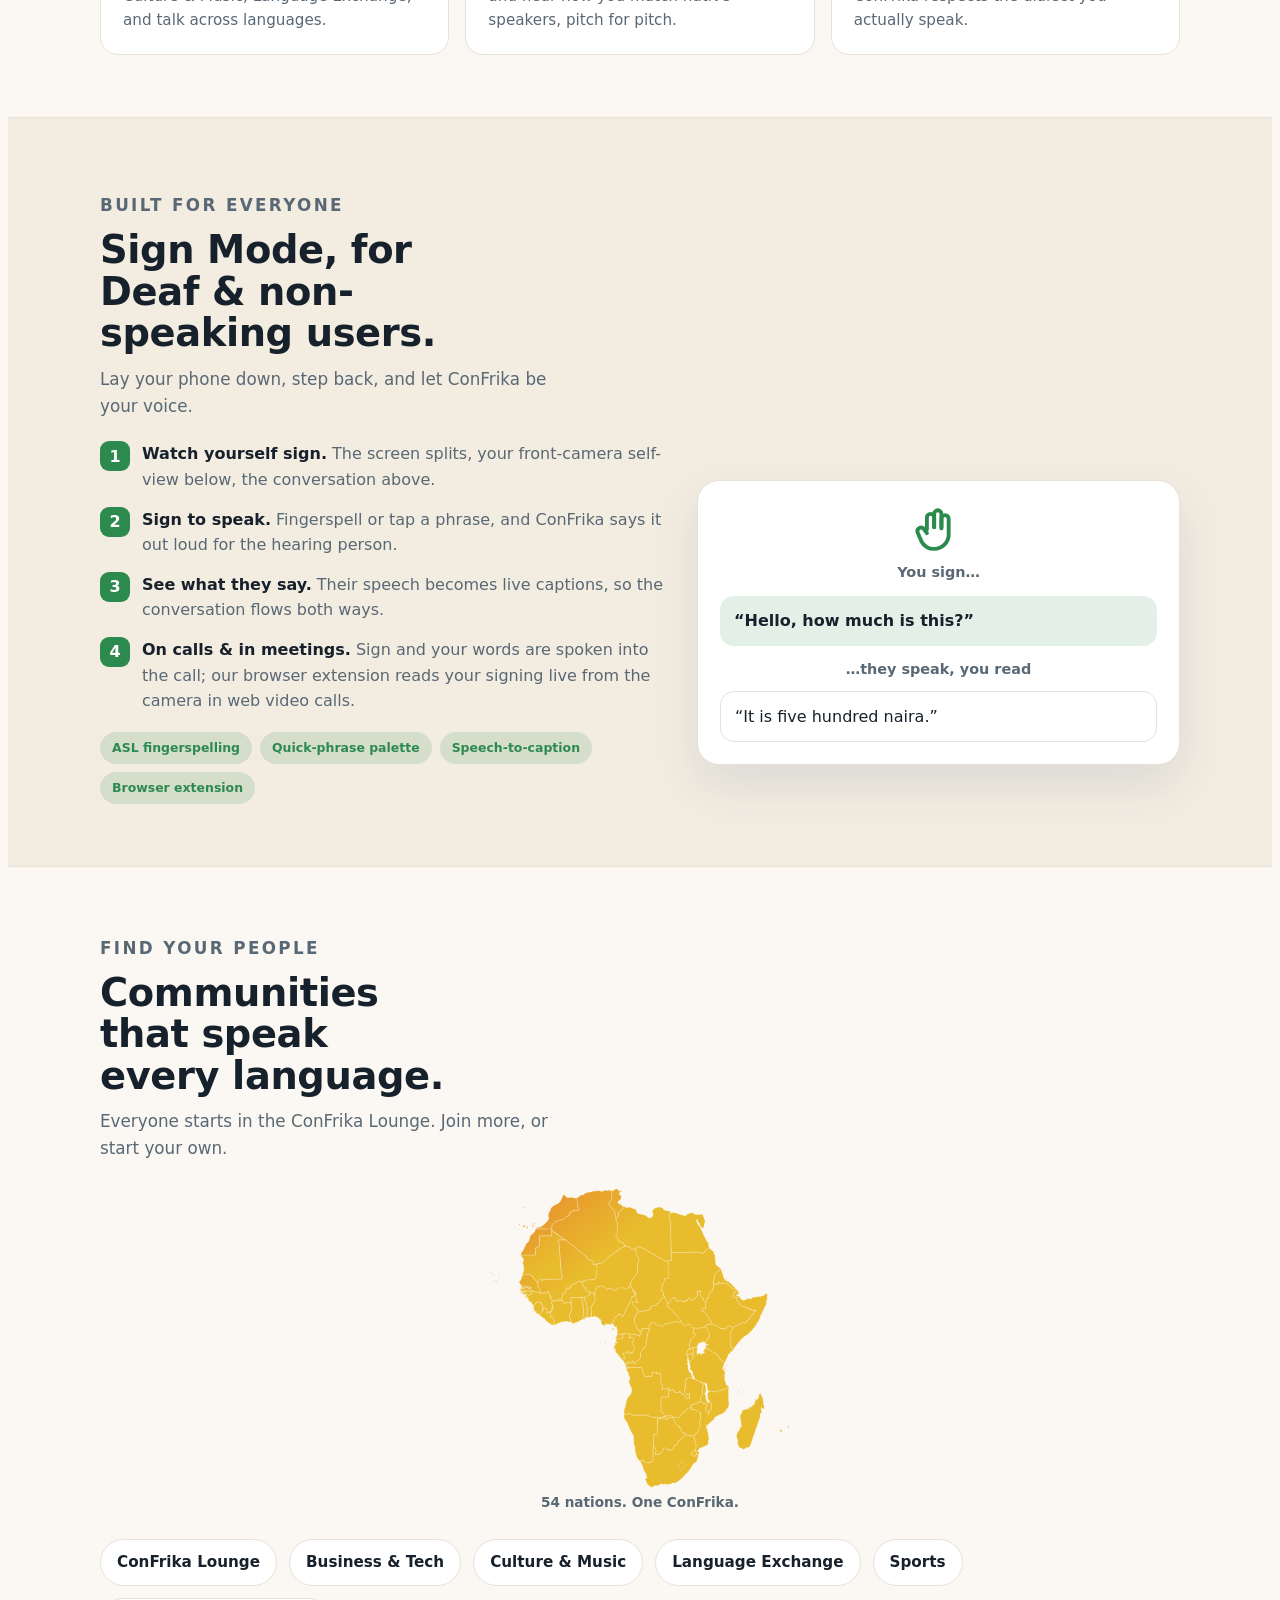
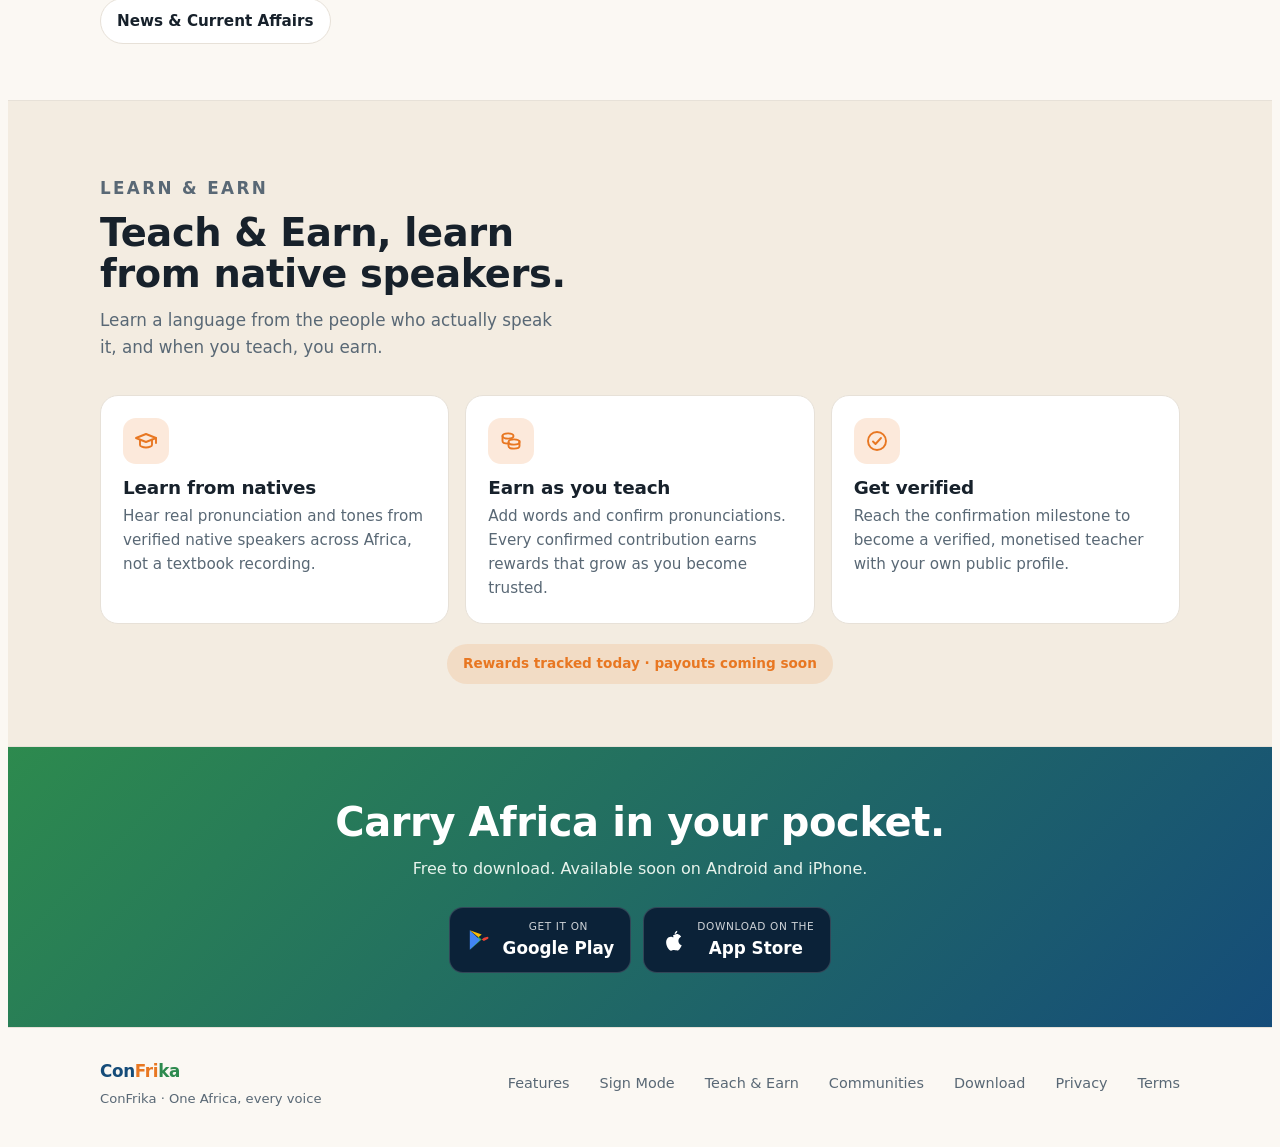
==== commit bc3ad105: "Website: big centered logo watermark behind the hero text on the landing page 🤖 Generated with [Clau" ====
--- a/website/index.html
+++ b/website/index.html
@@ -177,8 +177,8 @@
   .hero .wrap{position:relative;z-index:1}
   .africa-wm{position:absolute;right:-30px;top:10px;height:124%;width:auto;
     opacity:.1;filter:brightness(0) invert(1);pointer-events:none;z-index:0}
-  .logo-wm{position:absolute;left:20px;bottom:20px;width:230px;max-width:42%;height:auto;
-    opacity:.13;pointer-events:none;z-index:0}
+  .logo-wm{position:absolute;left:50%;top:50%;transform:translate(-50%,-50%);
+    width:min(560px,72%);height:auto;opacity:.1;pointer-events:none;z-index:0}
   /* Visible, real political map of Africa (public-domain) in the communities section. */
   .africa-img{display:block;margin:26px auto 4px;width:min(300px,64%);height:auto;opacity:.95}
   .africa-cap{text-align:center;color:var(--muted);font-size:.85rem;font-weight:700}
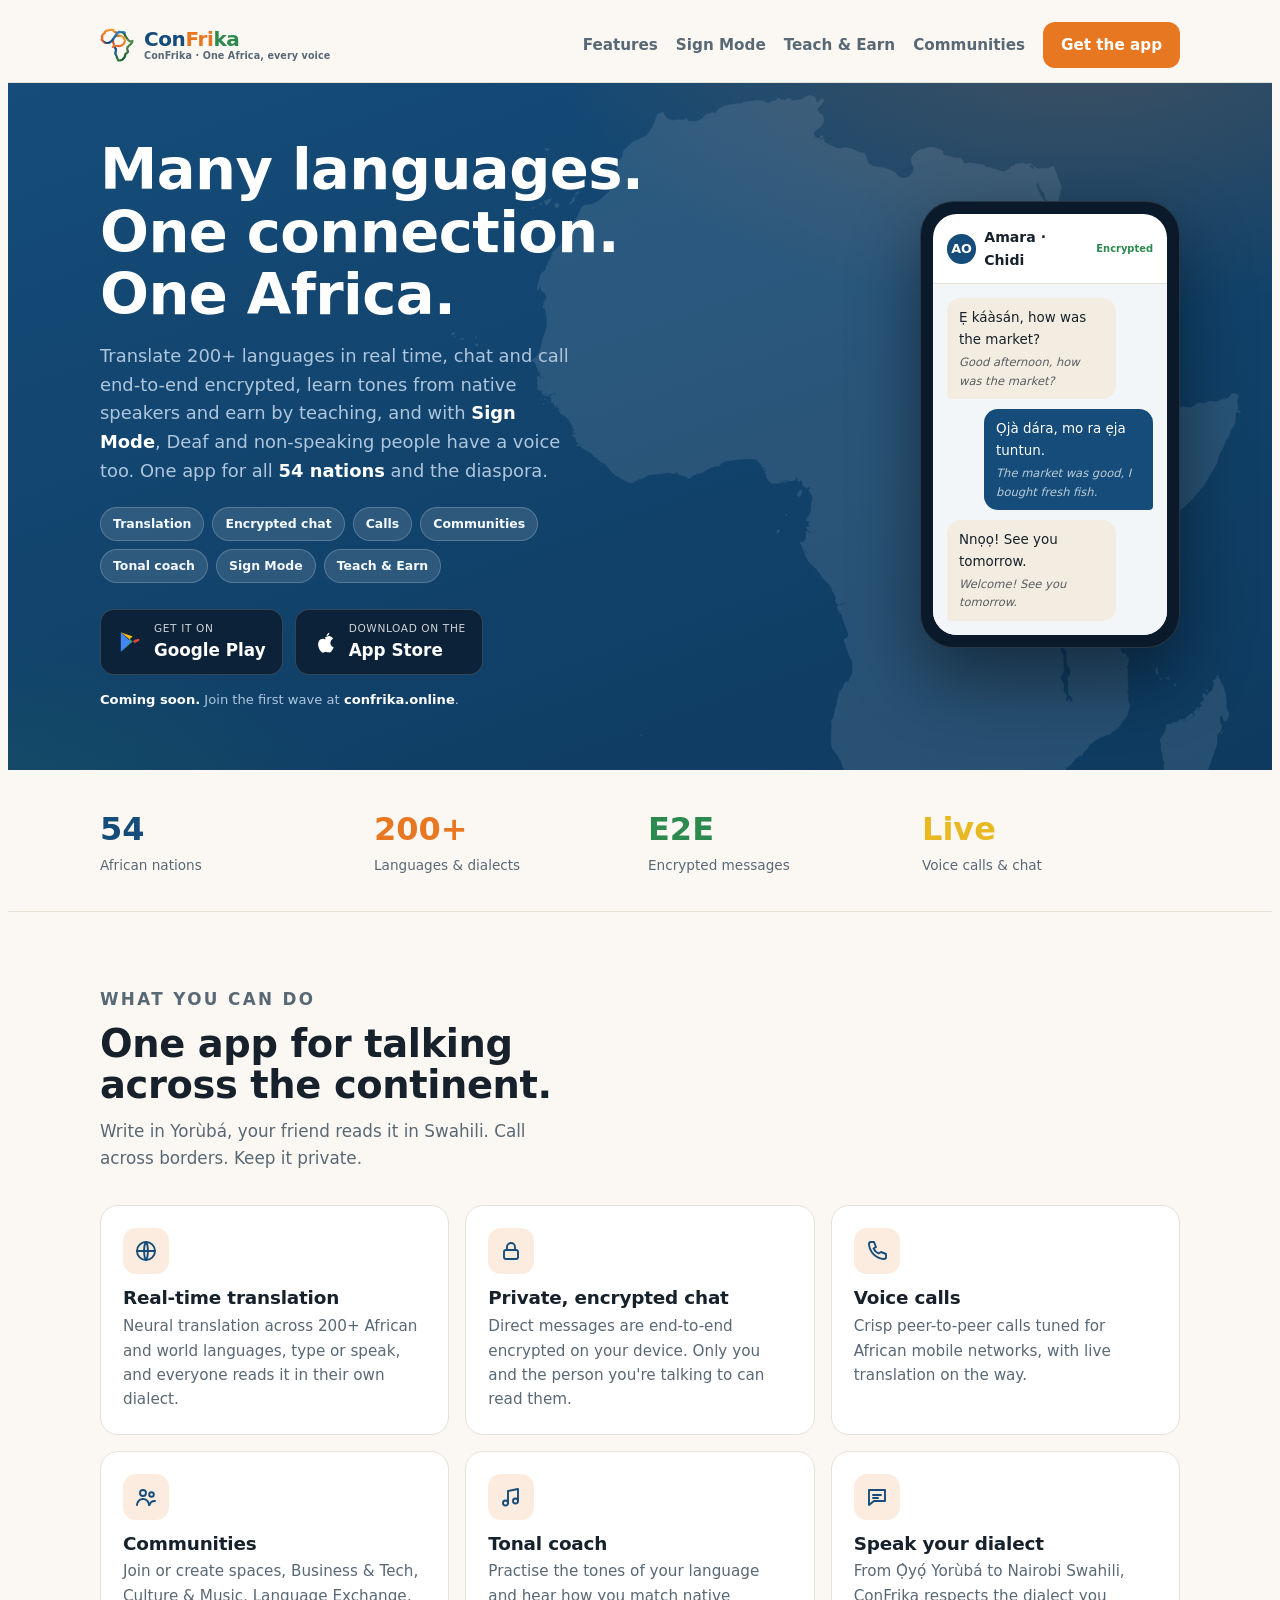
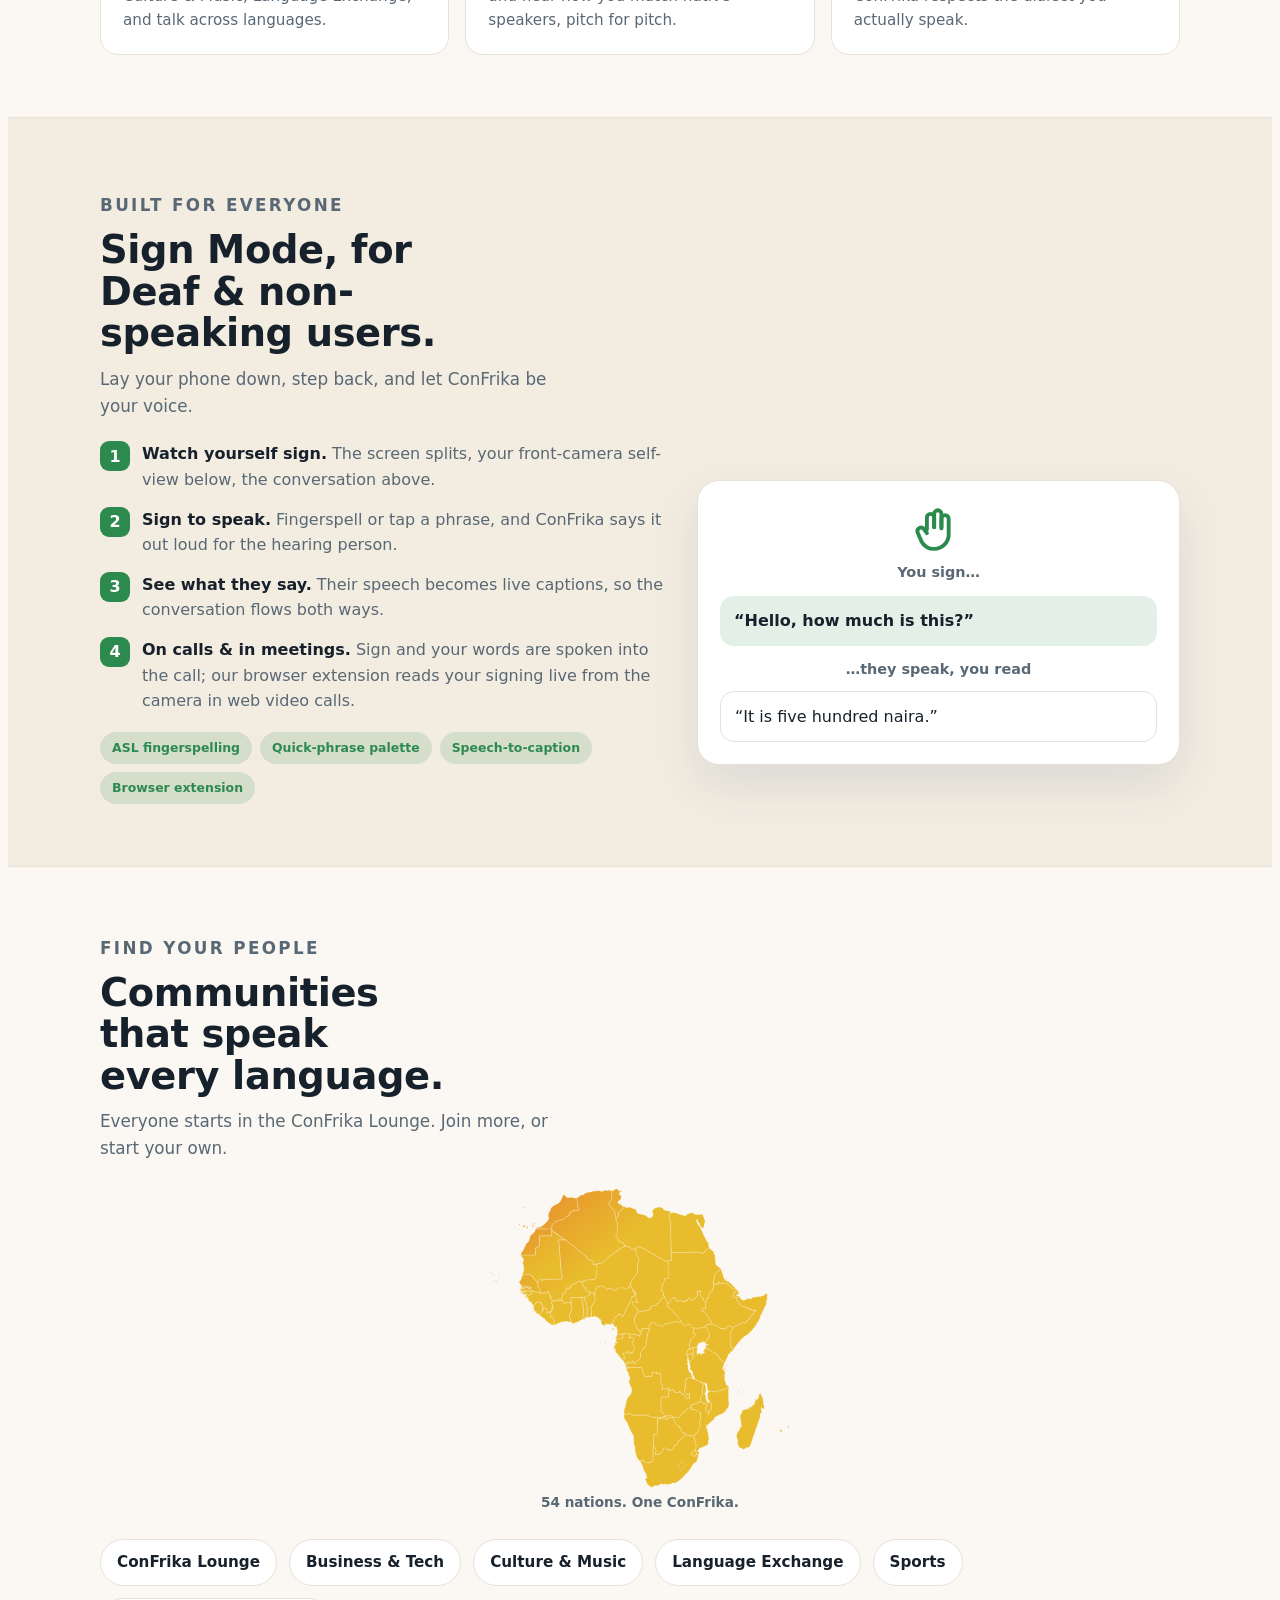
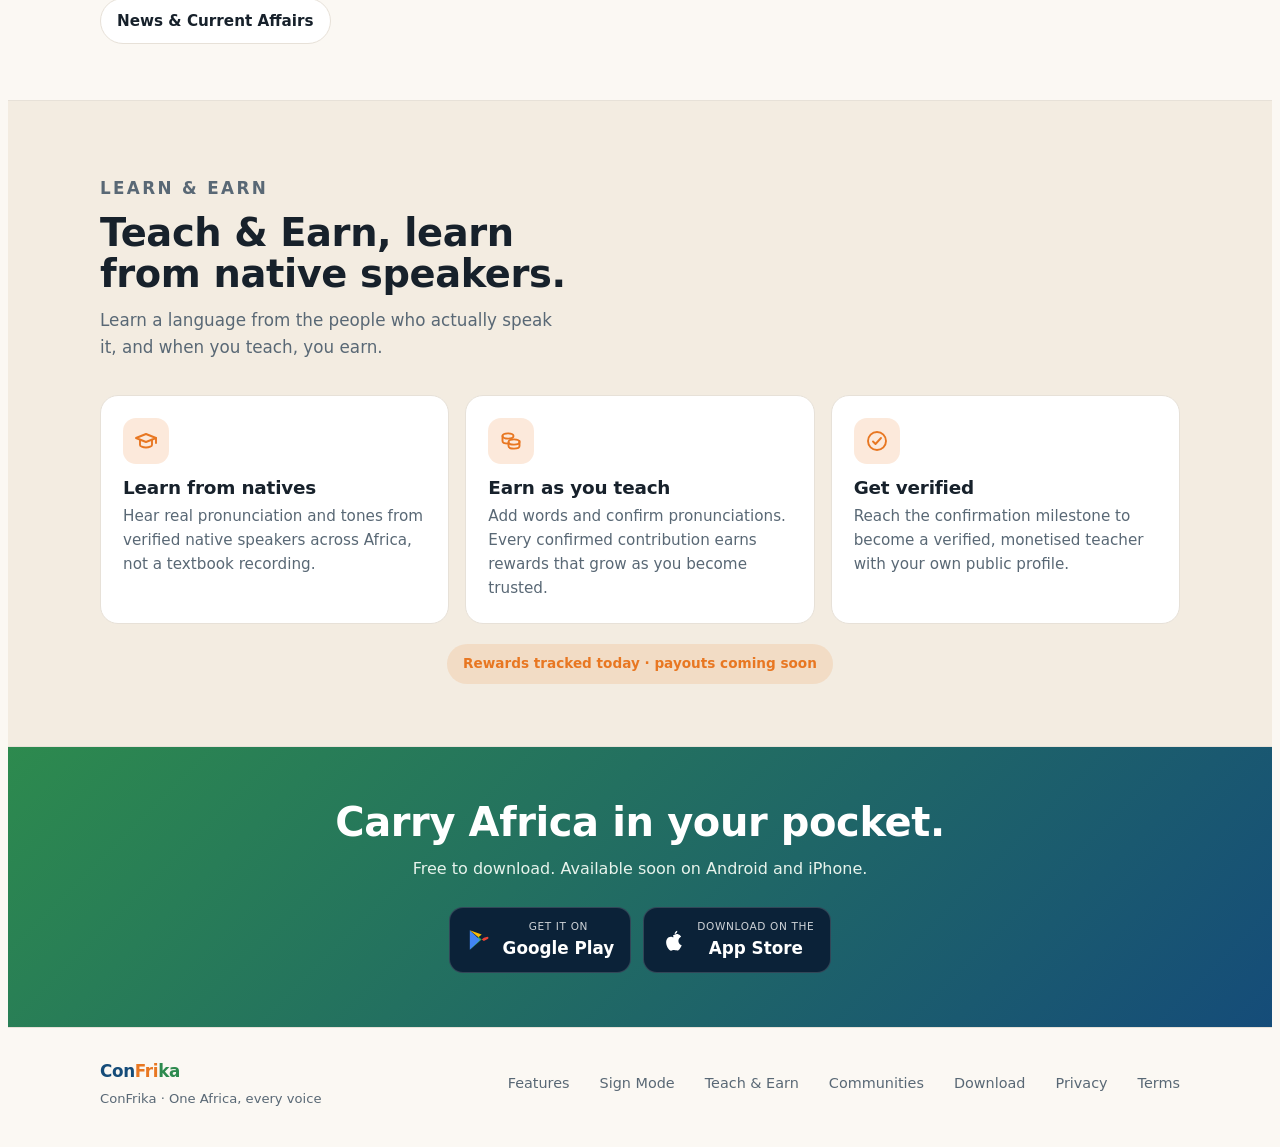
==== commit 226e7386: "Website: remove the ConFrika logo watermark (keep the Africa map watermark) 🤖 Generated with [Claude" ====
--- a/website/index.html
+++ b/website/index.html
@@ -231,7 +231,6 @@
 
 <section class="hero">
   <img class="africa-wm" src="africa-map.svg" alt="" aria-hidden="true">
-  <img class="logo-wm" src="confrika-mark.png" alt="" aria-hidden="true">
   <div class="wrap">
     <div>
       <h1>Many languages. One connection. One Africa.</h1>
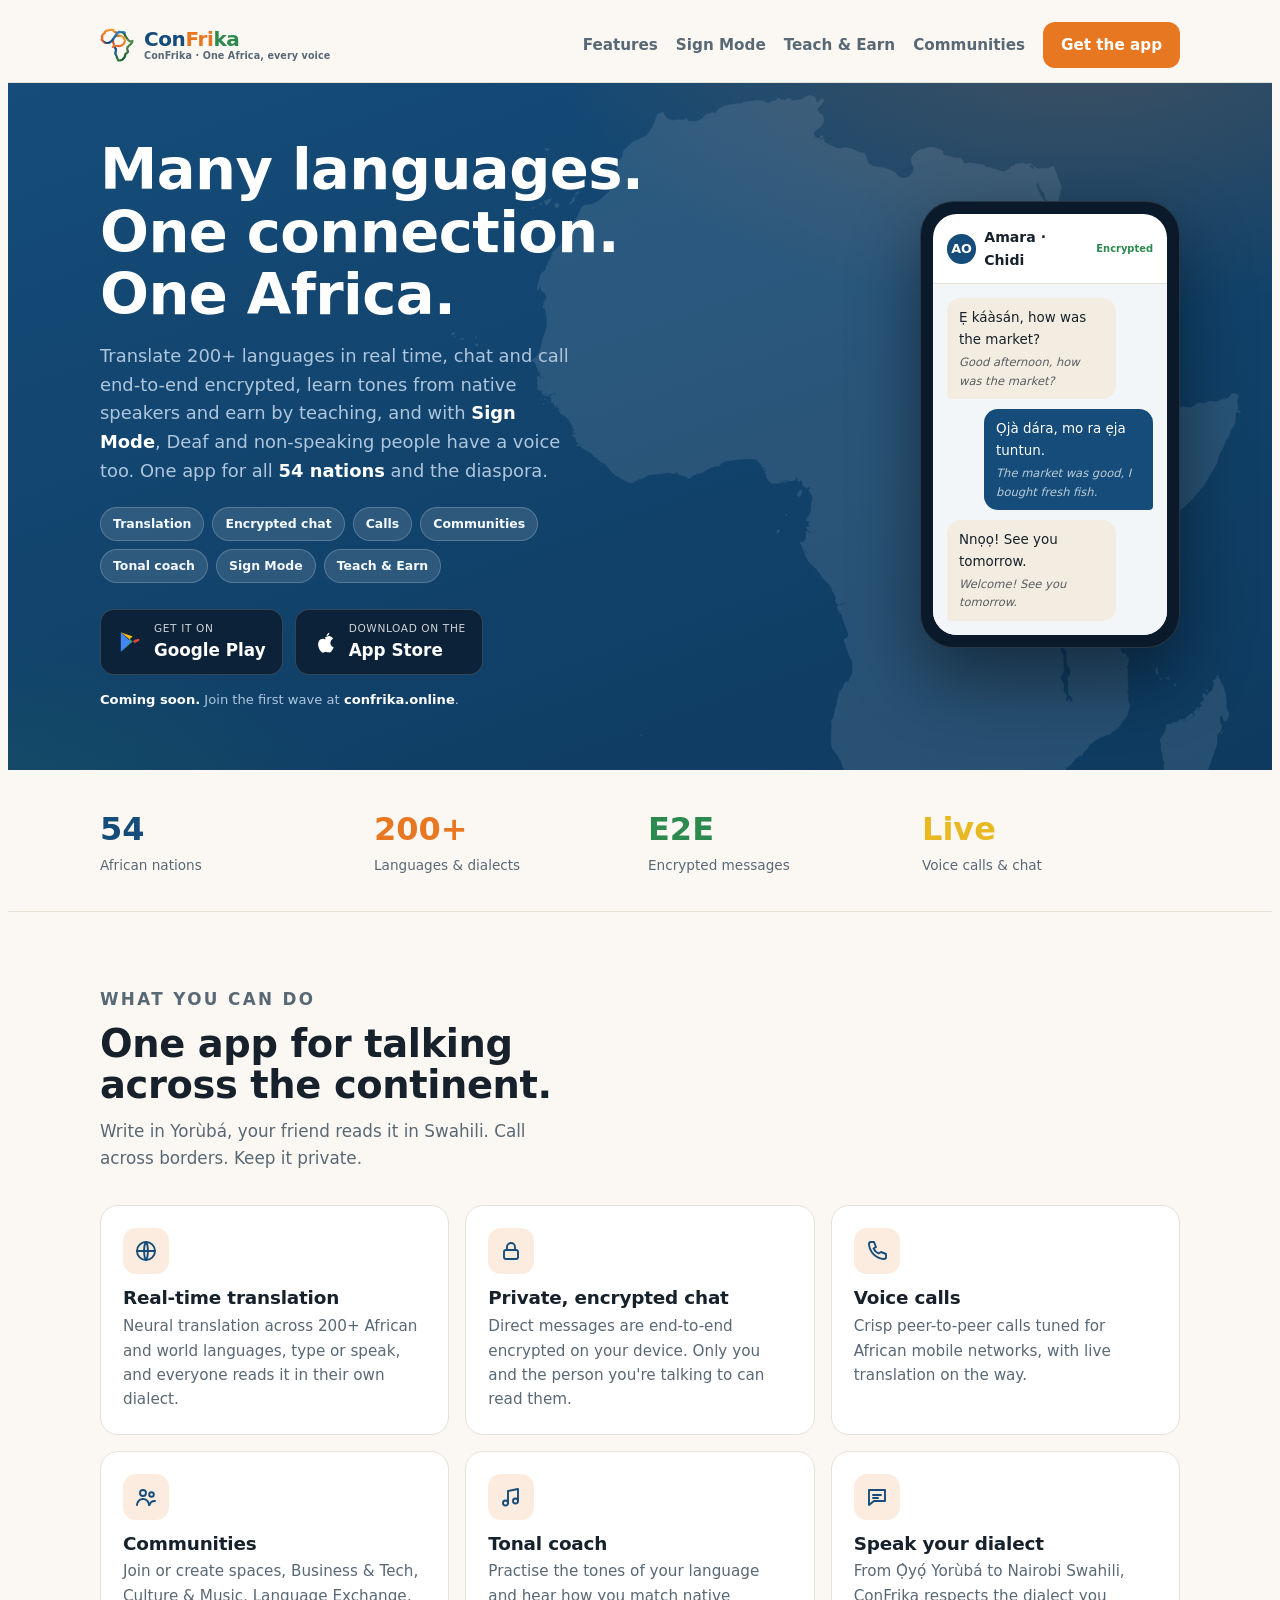
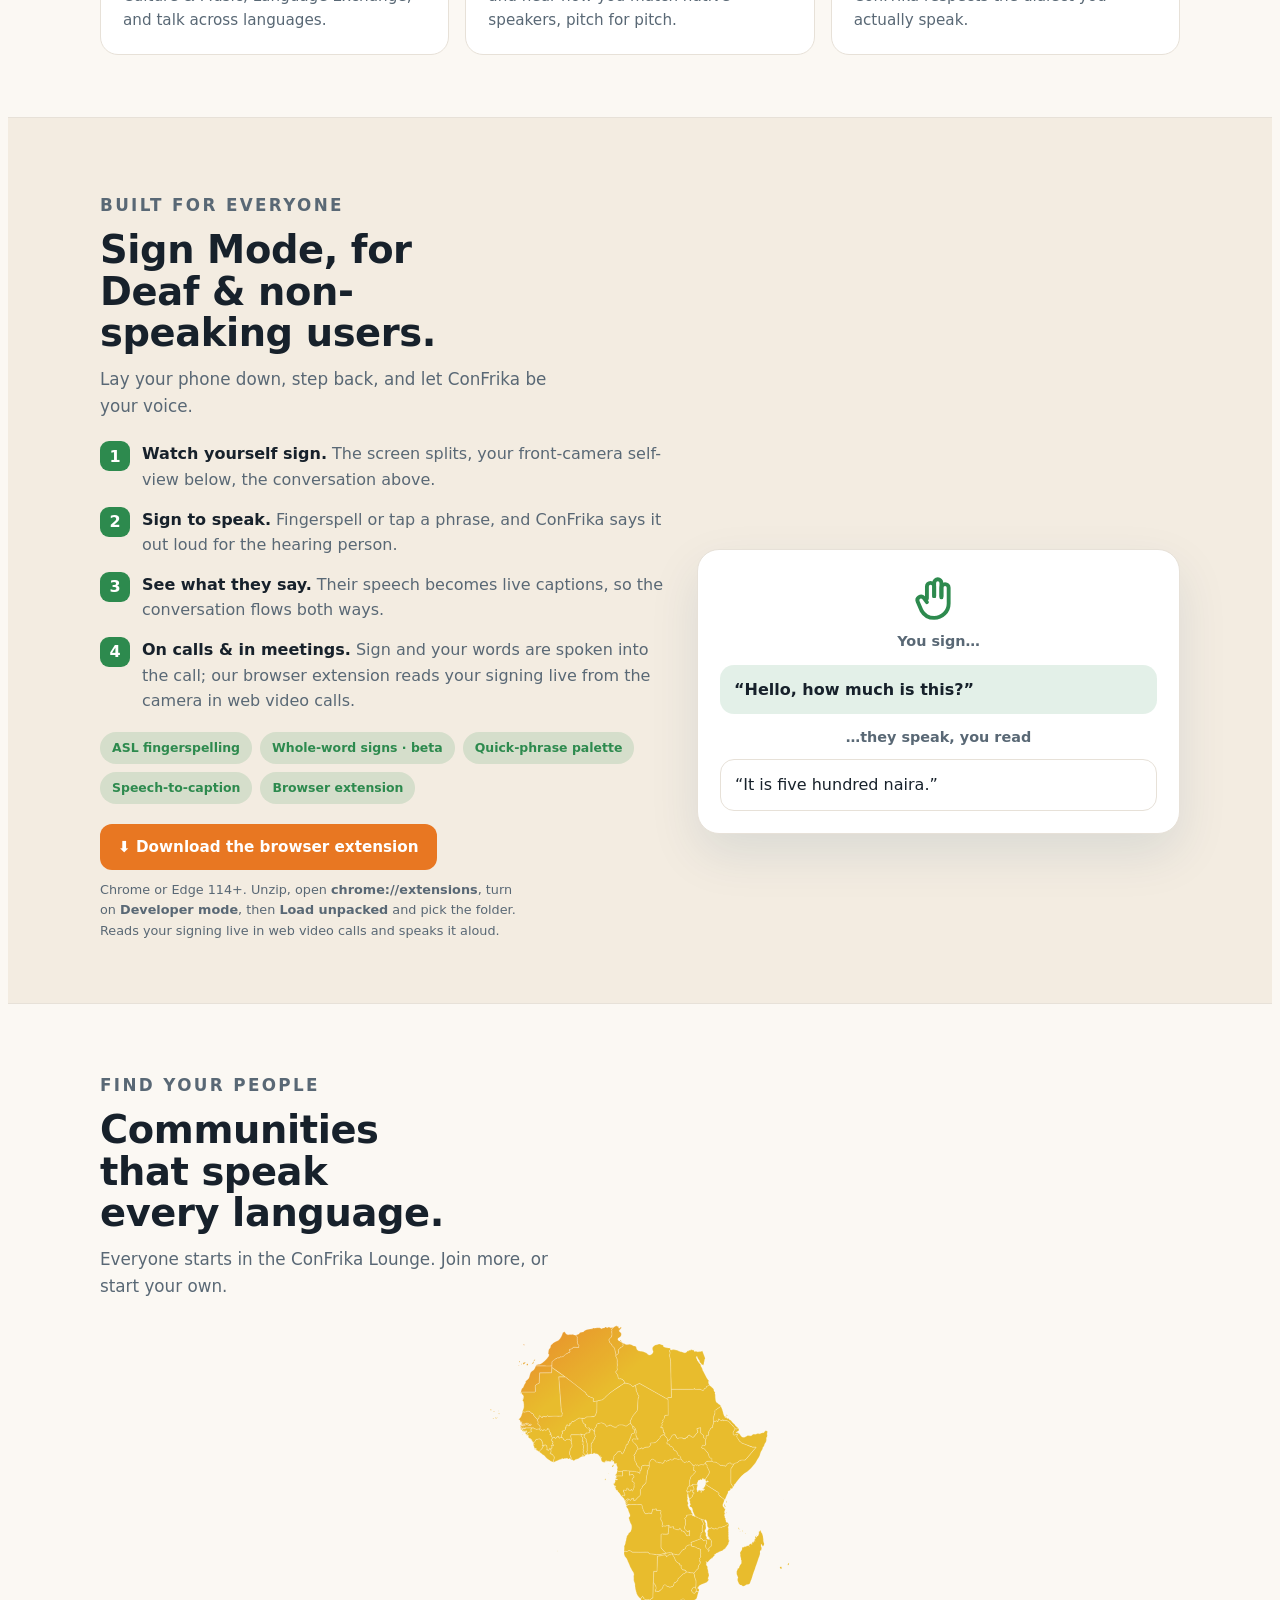
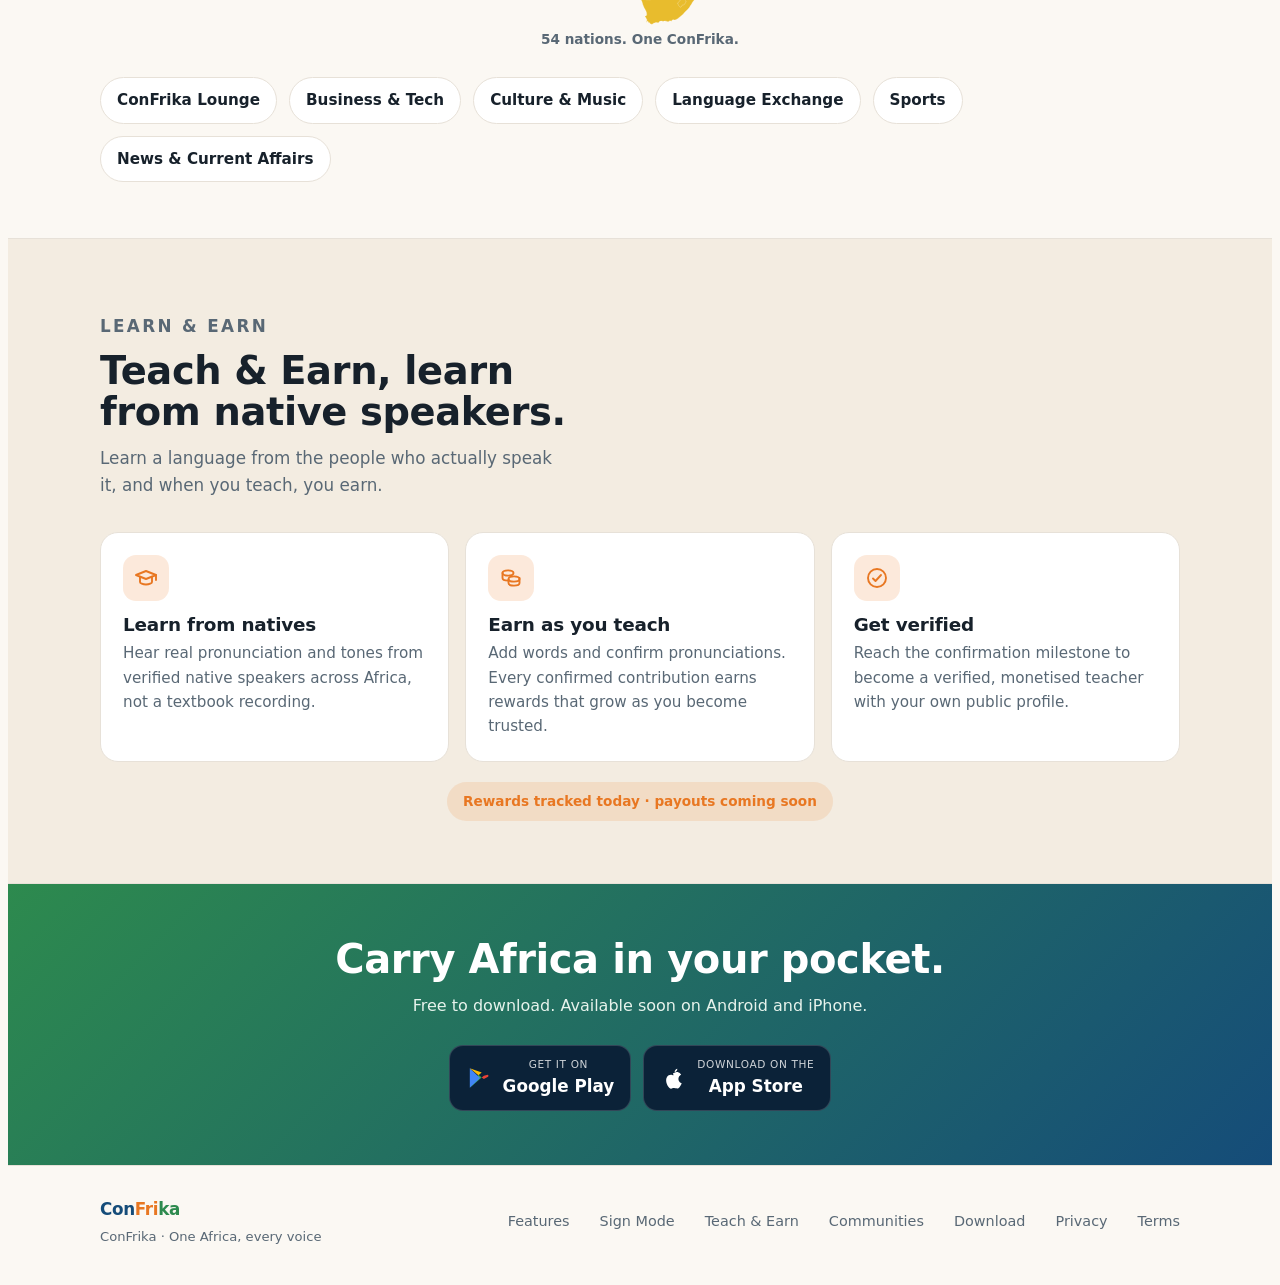
==== commit 89e132d9: "Extension auth + install/usage tracking, recognition tuning, website download Extension accounts & t" ====
--- a/website/index.html
+++ b/website/index.html
@@ -177,8 +177,6 @@
   .hero .wrap{position:relative;z-index:1}
   .africa-wm{position:absolute;right:-30px;top:10px;height:124%;width:auto;
     opacity:.1;filter:brightness(0) invert(1);pointer-events:none;z-index:0}
-  .logo-wm{position:absolute;left:50%;top:50%;transform:translate(-50%,-50%);
-    width:min(560px,72%);height:auto;opacity:.1;pointer-events:none;z-index:0}
   /* Visible, real political map of Africa (public-domain) in the communities section. */
   .africa-img{display:block;margin:26px auto 4px;width:min(300px,64%);height:auto;opacity:.95}
   .africa-cap{text-align:center;color:var(--muted);font-size:.85rem;font-weight:700}
@@ -215,6 +213,8 @@
   .tags{display:flex;flex-wrap:wrap;gap:8px;margin-top:18px}
   .tag{font-size:.78rem;font-weight:700;padding:6px 12px;border-radius:999px;
     background:color-mix(in srgb,var(--green) 15%,transparent);color:var(--green)}
+  .extdl{margin-top:20px}
+  .extnote{font-size:.8rem;color:var(--muted);margin:10px 0 0;max-width:52ch}
   .signcard{background:var(--surface);border:1px solid var(--line);border-radius:22px;
     padding:22px;box-shadow:0 20px 50px rgba(14,58,95,.10)}
   .signcard .big{font-size:3rem;text-align:center;line-height:1}
@@ -310,9 +310,14 @@
         </div>
         <div class="tags">
           <span class="tag">ASL fingerspelling</span>
+          <span class="tag">Whole-word signs · beta</span>
           <span class="tag">Quick-phrase palette</span>
           <span class="tag">Speech-to-caption</span>
           <span class="tag">Browser extension</span>
+        </div>
+        <div class="extdl">
+          <a class="btn primary" href="/ConFrika-Extension-v0.1.0.zip" download>⬇ Download the browser extension</a>
+          <p class="extnote">Chrome or Edge 114+. Unzip, open <b>chrome://extensions</b>, turn on <b>Developer mode</b>, then <b>Load unpacked</b> and pick the folder. Reads your signing live in web video calls and speaks it aloud.</p>
         </div>
       </div>
       <div class="signcard">
@@ -393,4 +398,5 @@
     <a href="terms.html">Terms</a>
   </div>
 </footer>
+<script>try{if(!sessionStorage.getItem('cf_pv')){sessionStorage.setItem('cf_pv','1');fetch('https://confrika-backend.fly.dev/api/v1/metrics/hit?kind=web_pageview',{method:'POST',mode:'no-cors',keepalive:true}).catch(function(){});}}catch(e){}</script>
 </body></html>
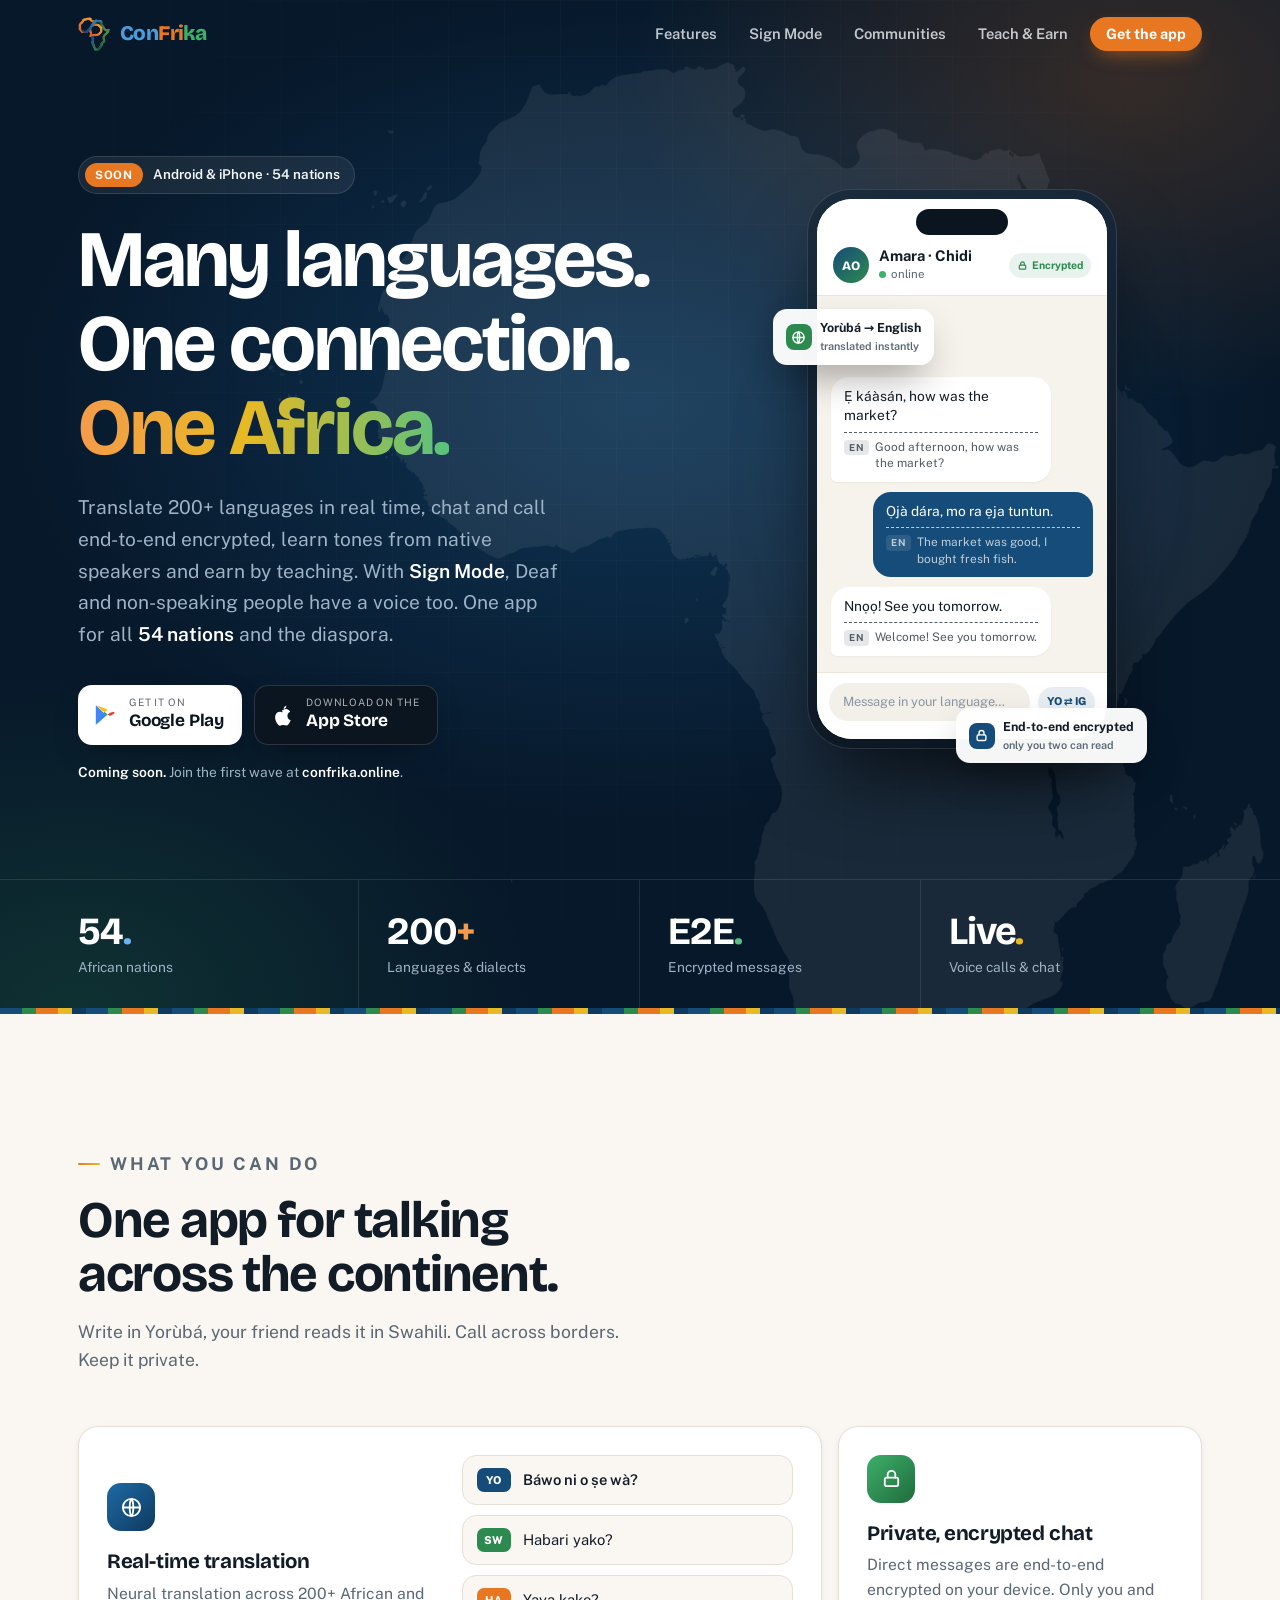
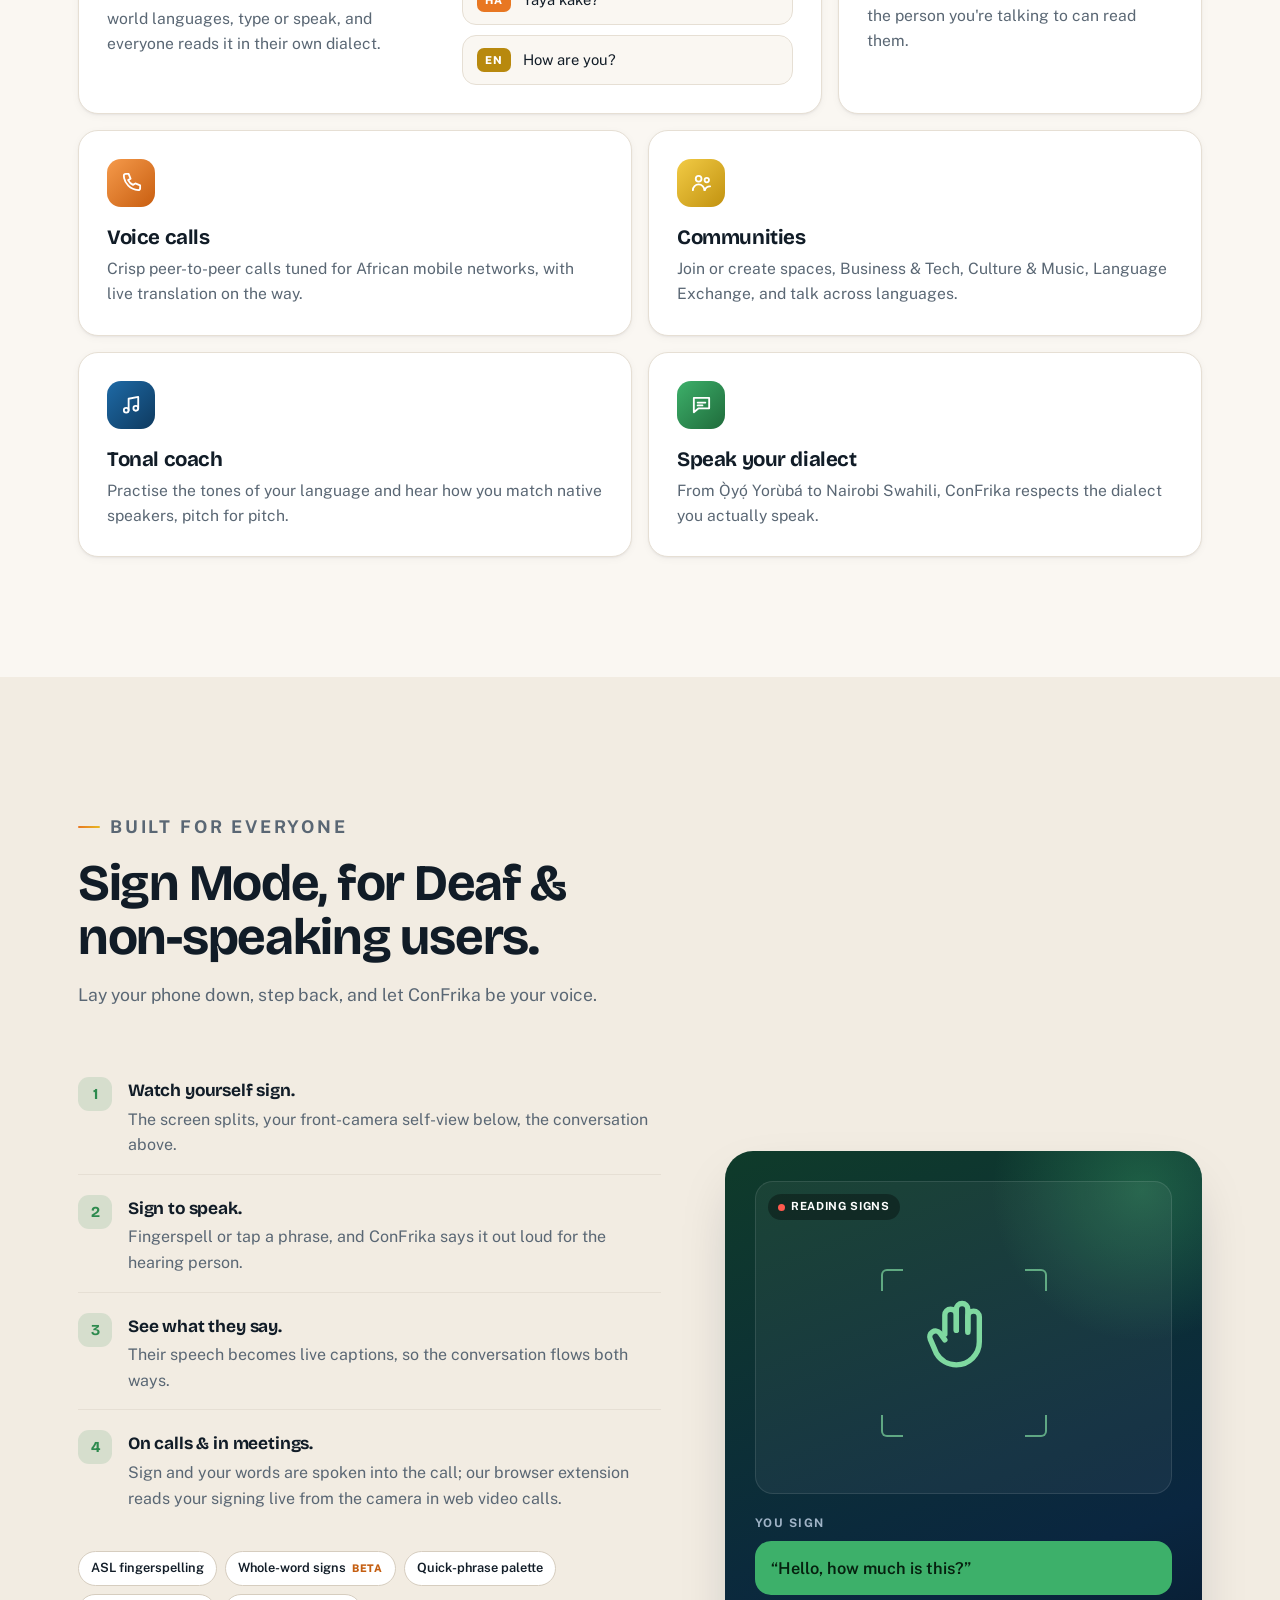
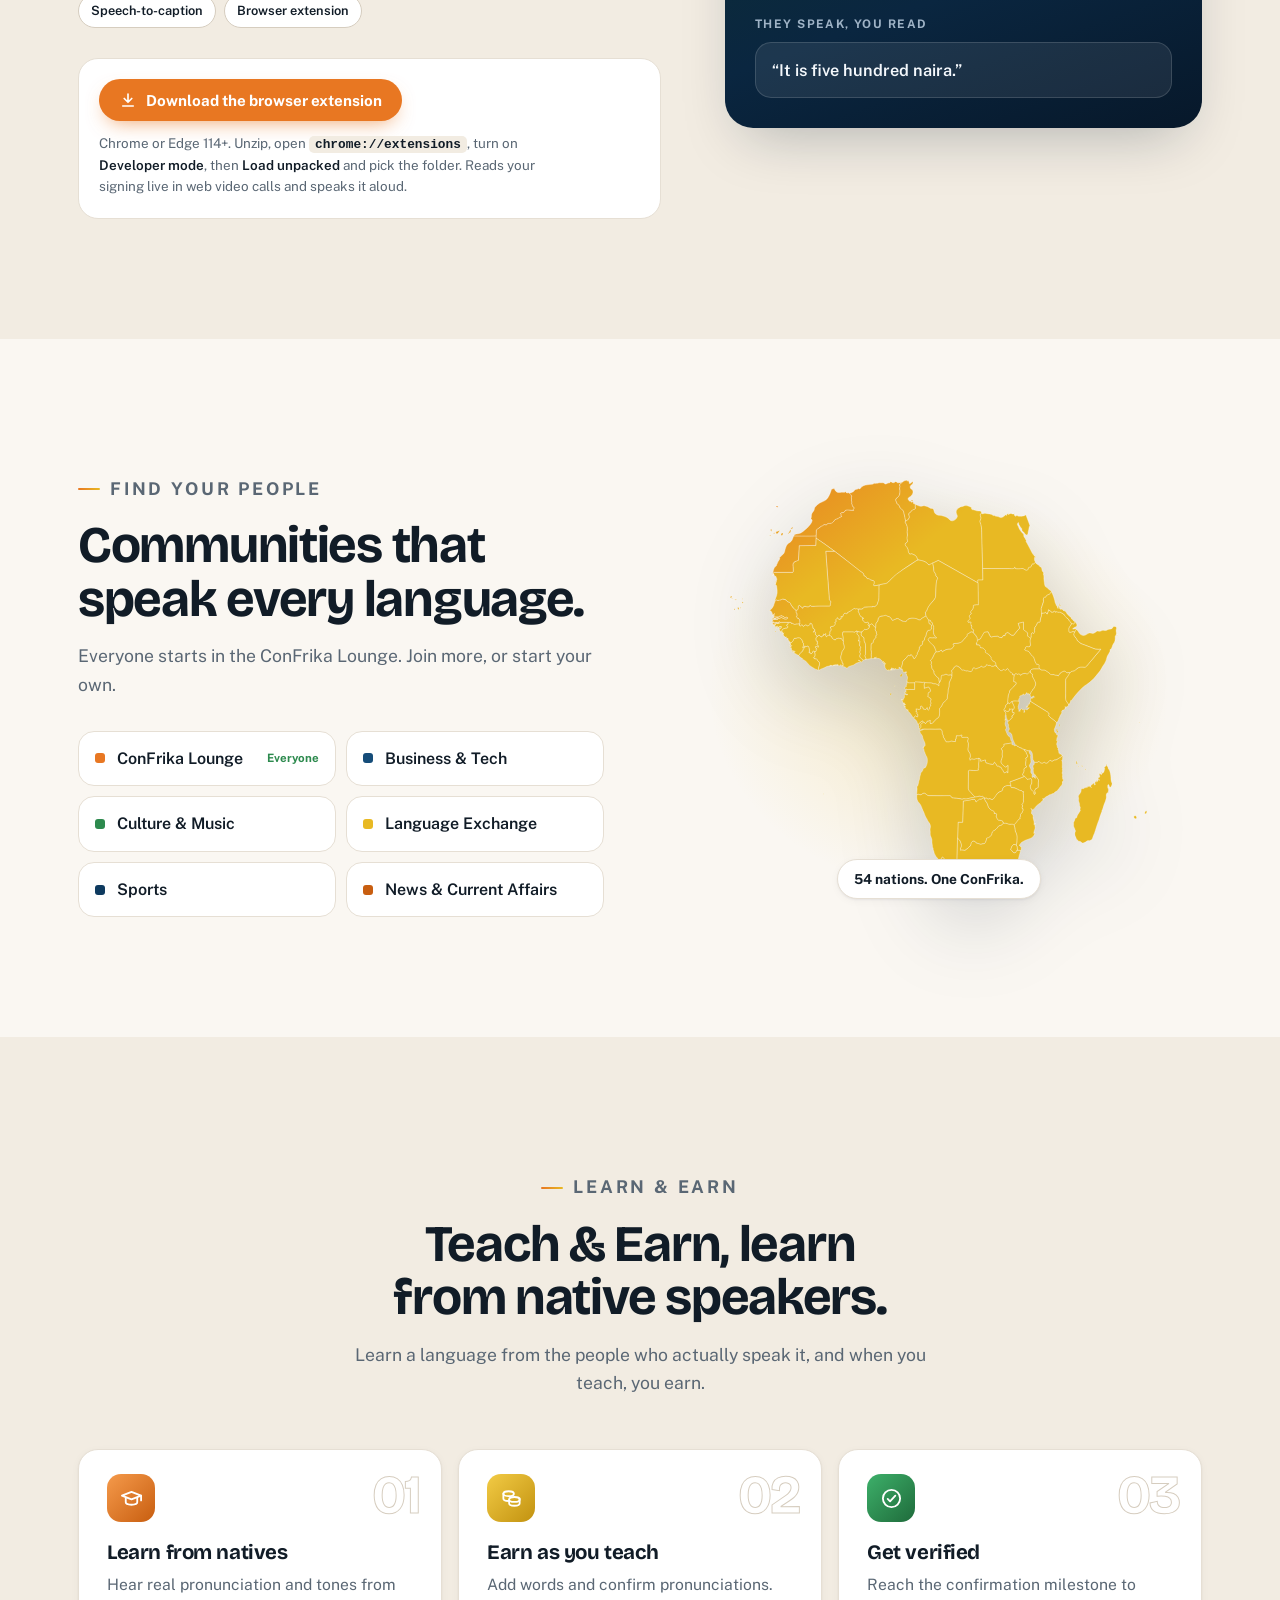
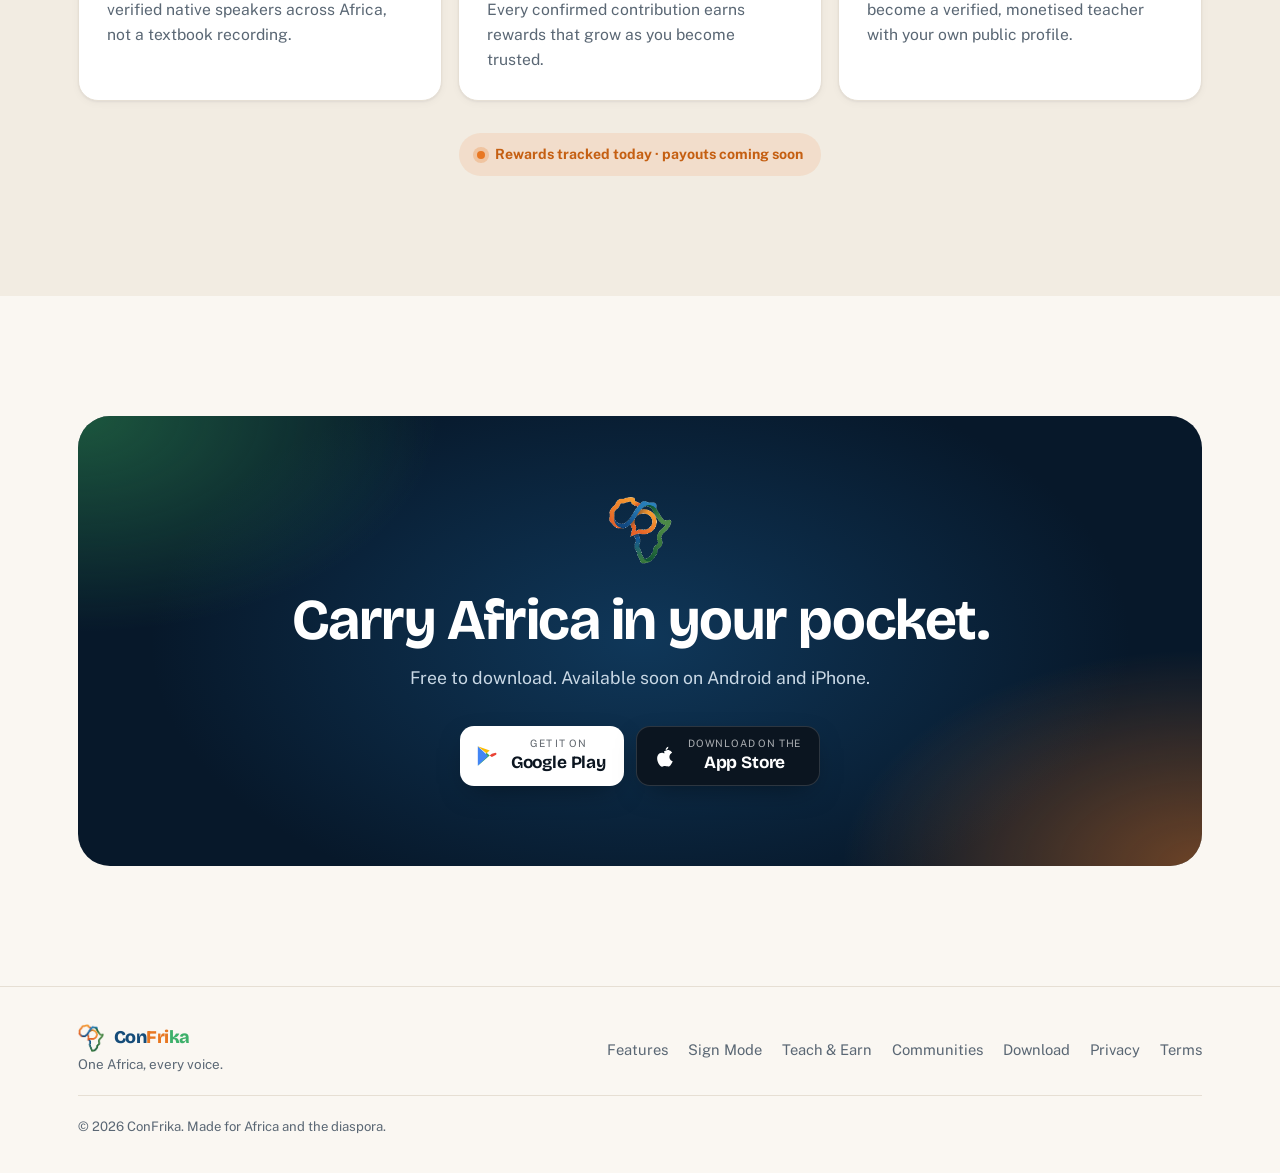
==== commit 8cfb8bdb: "Redesign landing page for a sleeker look - Dark hero with gradient headline, floating feature chips " ====
--- a/website/index.html
+++ b/website/index.html
@@ -1,252 +1,423 @@
 <!doctype html>
-<html lang="en"><head>
+<html lang="en">
+<head>
 <meta charset="utf-8">
 <meta name="viewport" content="width=device-width, initial-scale=1, viewport-fit=cover">
+<title>ConFrika · Many languages. One connection. One Africa.</title>
 <meta name="description" content="ConFrika, talk to all of Africa in your own language. Real-time translation across 200+ languages, encrypted chat, calls and communities, Sign Mode for Deaf & non-speaking users, and Teach & Earn. Download on Android and iPhone.">
+<meta name="theme-color" content="#07182A">
 <meta property="og:title" content="ConFrika, Many languages, one connection, one Africa.">
 <meta property="og:description" content="Real-time African language translation, encrypted chat, calls and communities.">
 <meta property="og:url" content="https://confrika.online">
-</head><body>
-<title>ConFrika</title>
-<meta name="claude:viewport-fit-sides" content="cover">
+<meta property="og:image" content="https://confrika.online/confrika-mark.png">
+<link rel="icon" type="image/png" href="confrika-mark.png">
+<link rel="apple-touch-icon" href="confrika-mark.png">
+<link rel="preconnect" href="https://fonts.googleapis.com">
+<link rel="preconnect" href="https://fonts.gstatic.com" crossorigin>
+<link href="https://fonts.googleapis.com/css2?family=Bricolage+Grotesque:opsz,wght@12..96,500..800&family=Public+Sans:wght@400;500;600;700&display=swap" rel="stylesheet">
 <style>
-  /* Layout: a deep ocean-blue hero band with a phone mockup, then theme-aware
-     sections, stats, features, communities, download, grounded in the app's
-     ocean / savanna / sunset identity. */
+  /* ConFrika landing page.
+     Palette: ocean / savanna / sunset / gold, from the app's identity.
+     Structure: dark hero with live-translation phone, stats, bento features,
+     Sign Mode, communities, Teach & Earn, download card, footer. */
   :root{
-    --bg:#FBF8F3; --surface:#FFFFFF; --fg:#17212B; --muted:#596875;
-    --line:#E7E1D8; --ocean:#154C79; --ocean-deep:#0E3A5F;
-    --green:#2D8A4E; --sunset:#E87722; --sand:#F3ECE1;
-    --on-brand:#F4FAFF; --on-brand-dim:#AEC6DD;
+    --bg:#FAF7F2; --bg-2:#F2ECE2; --surface:#FFFFFF; --fg:#111C27; --muted:#5A6774;
+    --line:#E6DFD4; --line-strong:#D6CDBF;
+    --ocean:#154C79; --ocean-deep:#0E3A5F; --ink:#07182A;
+    --green:#2D8A4E; --sunset:#E87722; --gold:#E8B923;
+    --on-dark:#F4F8FC; --on-dark-dim:#9FB3C6;
+    --accent-text:#C55F12;
+    --shadow-sm:0 1px 2px rgba(17,28,39,.05),0 2px 8px rgba(17,28,39,.04);
+    --shadow-lg:0 24px 60px -20px rgba(7,24,42,.28);
     --display:"Bricolage Grotesque",system-ui,sans-serif;
-    --body:"Public Sans",system-ui,-apple-system,sans-serif;
+    --body:"Public Sans",system-ui,-apple-system,"Segoe UI",sans-serif;
+    --r:20px;
+    color-scheme:light;
   }
   @media (prefers-color-scheme:dark){:root:not([data-theme="light"]){
-    --bg:#0C1620; --surface:#13212E; --fg:#EAF1F6; --muted:#9BB0C0;
-    --line:#223446; --sand:#13212E; color-scheme:dark;
+    --bg:#08131D; --bg-2:#0C1A27; --surface:#102030; --fg:#EAF1F6; --muted:#97AABB;
+    --line:#1C2F41; --line-strong:#27405A; --accent-text:#F2954B;
+    --shadow-sm:0 1px 2px rgba(0,0,0,.3); --shadow-lg:0 24px 60px -20px rgba(0,0,0,.6);
+    color-scheme:dark;
   }}
   :root[data-theme="dark"]{
-    --bg:#0C1620; --surface:#13212E; --fg:#EAF1F6; --muted:#9BB0C0;
-    --line:#223446; --sand:#13212E; color-scheme:dark;
+    --bg:#08131D; --bg-2:#0C1A27; --surface:#102030; --fg:#EAF1F6; --muted:#97AABB;
+    --line:#1C2F41; --line-strong:#27405A; --accent-text:#F2954B;
+    --shadow-sm:0 1px 2px rgba(0,0,0,.3); --shadow-lg:0 24px 60px -20px rgba(0,0,0,.6);
+    color-scheme:dark;
   }
-  *{box-sizing:border-box}
-  body{background:var(--bg);color:var(--fg);font-family:var(--body);line-height:1.6;
-    -webkit-font-smoothing:antialiased}
-  h1,h2,h3{font-family:var(--display);text-wrap:balance;line-height:1.08;margin:0;
-    font-weight:700;letter-spacing:-.01em}
+
+  *,*::before,*::after{box-sizing:border-box}
+  html{scroll-behavior:smooth;scroll-padding-top:84px}
+  body{margin:0;background:var(--bg);color:var(--fg);font-family:var(--body);
+    font-size:16px;line-height:1.6;-webkit-font-smoothing:antialiased;overflow-x:hidden}
+  h1,h2,h3{font-family:var(--display);margin:0;font-weight:700;line-height:1.05;
+    letter-spacing:-.025em;text-wrap:balance}
   p{margin:0}
   a{color:inherit}
-  .wrap{width:100%;max-width:1120px;margin:0 auto;
-    padding-left:max(20px,env(safe-area-inset-left,0px));
-    padding-right:max(20px,env(safe-area-inset-right,0px))}
-  .eyebrow{font-size:.72rem;letter-spacing:.14em;text-transform:uppercase;
-    font-weight:700;color:var(--sunset)}
-
-  /* header */
-  header{position:sticky;top:env(safe-area-inset-top,0px);z-index:20;
-    backdrop-filter:blur(10px);background:color-mix(in srgb,var(--bg) 82%,transparent);
+  img{max-width:100%}
+  :focus-visible{outline:2px solid var(--sunset);outline-offset:3px;border-radius:6px}
+
+  .wrap{width:100%;max-width:1180px;margin:0 auto;
+    padding-left:max(16px,env(safe-area-inset-left,0px));
+    padding-right:max(16px,env(safe-area-inset-right,0px))}
+  @media(min-width:640px){.wrap{padding-left:max(28px,env(safe-area-inset-left,0px));
+    padding-right:max(28px,env(safe-area-inset-right,0px))}}
+
+  .eyebrow{display:inline-flex;align-items:center;gap:10px;font-size:.75rem;font-weight:700;
+    letter-spacing:.16em;text-transform:uppercase;color:var(--accent-text)}
+  .eyebrow::before{content:"";width:22px;height:2px;border-radius:2px;
+    background:linear-gradient(90deg,var(--sunset),var(--gold))}
+
+  /* ---------- buttons ---------- */
+  .btn{display:inline-flex;align-items:center;justify-content:center;gap:9px;border-radius:999px;
+    padding:12px 20px;font:700 .95rem/1 var(--body);text-decoration:none;border:0;cursor:pointer;
+    transition:transform .2s ease,box-shadow .2s ease,background .2s ease}
+  .btn svg{width:18px;height:18px;flex:none}
+  .btn.primary{background:var(--sunset);color:#fff;box-shadow:0 8px 20px -8px rgba(232,119,34,.7)}
+  .btn.primary:hover{transform:translateY(-1px);box-shadow:0 12px 26px -8px rgba(232,119,34,.8)}
+  .btn.sm{padding:10px 16px;font-size:.9rem}
+
+  /* ---------- header ---------- */
+  header{position:fixed;inset:0 0 auto;z-index:50;padding-top:env(safe-area-inset-top,0px);
+    transition:background .3s ease,border-color .3s ease,backdrop-filter .3s ease;
+    border-bottom:1px solid transparent;color:var(--on-dark)}
+  header.scrolled{background:color-mix(in srgb,var(--bg) 84%,transparent);
+    backdrop-filter:saturate(1.6) blur(14px);-webkit-backdrop-filter:saturate(1.6) blur(14px);
+    border-bottom-color:var(--line);color:var(--fg)}
+  .nav{display:flex;align-items:center;gap:8px;height:68px}
+  .brand{display:flex;align-items:center;gap:10px;text-decoration:none;
+    font-family:var(--display);font-weight:800;font-size:1.3rem;letter-spacing:-.03em}
+  .brand img{width:32px;height:34px;flex:none}
+  .brand .c{color:#4D9BDB}.brand .f{color:var(--sunset)}.brand .k{color:#3DB06A}
+  header.scrolled .brand .c{color:var(--ocean)}
+  @media (prefers-color-scheme:dark){:root:not([data-theme="light"]) header.scrolled .brand .c{color:#4D9BDB}}
+  :root[data-theme="dark"] header.scrolled .brand .c{color:#4D9BDB}
+  .nav .sp{flex:1}
+  .nav .links{display:none;gap:4px}
+  .nav .links a{padding:8px 14px;border-radius:999px;text-decoration:none;font-weight:600;
+    font-size:.92rem;opacity:.78;transition:opacity .2s,background .2s}
+  .nav .links a:hover{opacity:1;background:color-mix(in srgb,currentColor 9%,transparent)}
+  .menu-btn{display:grid;place-items:center;width:42px;height:42px;border-radius:12px;border:0;
+    background:color-mix(in srgb,currentColor 10%,transparent);color:inherit;cursor:pointer}
+  .menu-btn svg{width:20px;height:20px}
+  @media(min-width:900px){.nav .links{display:flex}.menu-btn{display:none}}
+  .mobile-menu{display:none;flex-direction:column;gap:2px;padding:8px 0 18px}
+  .mobile-menu a{padding:12px 4px;text-decoration:none;font-weight:600;font-size:1.05rem;
     border-bottom:1px solid var(--line)}
-  body::before{content:"";position:fixed;inset:0 0 auto;height:env(safe-area-inset-top,0px);
-    background:var(--bg);z-index:21}
-  .nav{display:flex;align-items:center;gap:18px;padding-block:14px}
-  .brand{display:flex;align-items:center;gap:10px;font-family:var(--display);
-    font-weight:800;font-size:1.25rem;letter-spacing:-.02em}
-  .brand .c{color:var(--ocean)}.brand .f{color:var(--sunset)}.brand .k{color:var(--green)}
-  .emblem{width:34px;height:34px;flex:none}
-  .nav .sp{flex:1}
-  .nav a.link{display:none;color:var(--muted);text-decoration:none;font-weight:600;font-size:.95rem}
-  .nav a.link:hover{color:var(--fg)}
-  .btn{display:inline-flex;align-items:center;gap:8px;border-radius:12px;
-    padding:11px 18px;font-weight:700;text-decoration:none;font-size:.95rem;border:0;cursor:pointer}
-  .btn.primary{background:var(--sunset);color:#fff}
-  .btn.ghost{background:transparent;color:var(--fg);border:1px solid var(--line)}
-  @media(min-width:760px){.nav a.link{display:inline}}
-
-  /* hero */
-  .hero{background:
-      radial-gradient(900px 500px at 85% -10%, rgba(232,119,34,.22), transparent 60%),
-      radial-gradient(700px 500px at 0% 120%, rgba(45,138,78,.22), transparent 55%),
-      linear-gradient(160deg,var(--ocean) 0%, var(--ocean-deep) 100%);
-    color:var(--on-brand);overflow:hidden}
-  .hero .wrap{display:grid;grid-template-columns:1fr;gap:38px;padding-block:56px 60px;align-items:center}
-  .hero h1{font-size:clamp(2.1rem,6vw,3.6rem);color:#fff}
-  .hero .sub{color:var(--on-brand-dim);font-size:1.12rem;margin-top:16px;max-width:34ch}
-  .hero .flag{color:#fff;font-weight:700}
-  .stores{display:flex;flex-wrap:wrap;gap:12px;margin-top:26px}
-  .store{display:flex;align-items:center;gap:11px;background:#0b2238;border:1px solid rgba(255,255,255,.16);
-    color:#fff;border-radius:14px;padding:10px 16px;text-decoration:none;transition:transform .15s}
+  header.open{background:var(--bg);color:var(--fg);border-bottom-color:var(--line)}
+  header.open .brand .c{color:var(--ocean)}
+  header.open .mobile-menu{display:flex}
+  @media(min-width:900px){header.open .mobile-menu{display:none}}
+
+  /* ---------- hero ---------- */
+  .hero{position:relative;overflow:hidden;color:var(--on-dark);background:var(--ink);
+    padding-top:calc(68px + env(safe-area-inset-top,0px))}
+  .hero::before{content:"";position:absolute;inset:0;pointer-events:none;background:
+      radial-gradient(800px 520px at 88% 8%,rgba(232,119,34,.20),transparent 62%),
+      radial-gradient(760px 560px at 6% 100%,rgba(45,138,78,.22),transparent 60%),
+      radial-gradient(900px 600px at 50% 40%,rgba(21,76,121,.55),transparent 70%)}
+  .hero::after{content:"";position:absolute;inset:0;pointer-events:none;opacity:.5;
+    background-image:linear-gradient(rgba(255,255,255,.035) 1px,transparent 1px),
+      linear-gradient(90deg,rgba(255,255,255,.035) 1px,transparent 1px);
+    background-size:56px 56px;
+    -webkit-mask-image:radial-gradient(ellipse at 50% 30%,#000 30%,transparent 75%);
+    mask-image:radial-gradient(ellipse at 50% 30%,#000 30%,transparent 75%)}
+  .africa-wm{position:absolute;right:-6%;top:6%;height:108%;width:auto;opacity:.07;
+    filter:brightness(0) invert(1);pointer-events:none;z-index:0}
+  .hero .wrap{position:relative;z-index:1}
+  .hero-grid{display:grid;grid-template-columns:1fr;gap:56px;align-items:center;padding-block:56px 64px}
+  @media(min-width:960px){.hero-grid{grid-template-columns:1.1fr .9fr;padding-block:88px 96px}}
+  .badge{display:inline-flex;align-items:center;gap:10px;padding:6px 14px 6px 6px;border-radius:999px;
+    background:rgba(255,255,255,.07);border:1px solid rgba(255,255,255,.12);font-size:.84rem;
+    font-weight:600;color:var(--on-dark)}
+  .badge b{background:var(--sunset);color:#fff;border-radius:999px;padding:3px 10px;font-size:.72rem;
+    letter-spacing:.06em;text-transform:uppercase}
+  .hero h1{font-size:clamp(2.6rem,7.2vw,5rem);color:#fff;margin-top:24px;font-weight:700}
+  .hero h1 .grad{background:linear-gradient(95deg,#F59A4B 0%,var(--gold) 45%,#56C27F 100%);
+    -webkit-background-clip:text;background-clip:text;color:transparent}
+  .hero .sub{color:var(--on-dark-dim);font-size:clamp(1.05rem,1.6vw,1.2rem);margin-top:22px;max-width:40ch;line-height:1.65}
+  .hero .sub b{color:#fff;font-weight:600}
+
+  .stores{display:flex;flex-wrap:wrap;gap:12px;margin-top:34px}
+  .store{display:flex;align-items:center;gap:11px;background:#fff;color:#0B1520;border-radius:14px;
+    padding:10px 18px 10px 14px;text-decoration:none;transition:transform .2s ease,box-shadow .2s ease;
+    box-shadow:0 10px 30px -12px rgba(0,0,0,.5)}
   .store:hover{transform:translateY(-2px)}
   .store svg{width:26px;height:26px;flex:none}
-  .store small{display:block;font-size:.66rem;letter-spacing:.06em;opacity:.8;text-transform:uppercase}
-  .store b{font-family:var(--display);font-size:1.05rem;font-weight:700}
-  .soon{margin-top:14px;font-size:.82rem;color:var(--on-brand-dim)}
-  .soon b{color:#fff}
+  .store small{display:block;font-size:.64rem;letter-spacing:.08em;text-transform:uppercase;opacity:.65;line-height:1.2}
+  .store b{font-family:var(--display);font-size:1.08rem;font-weight:700;line-height:1.15;letter-spacing:-.01em}
+  .store.dark{background:#0B1520;color:#fff;border:1px solid rgba(255,255,255,.14)}
+  .soon{margin-top:16px;font-size:.86rem;color:var(--on-dark-dim)}
+  .soon b{color:#fff;font-weight:600}
 
   /* phone mockup */
-  .phone{justify-self:center;width:260px;max-width:100%;background:#0a1a2b;border-radius:34px;
-    padding:12px;box-shadow:0 30px 70px rgba(0,0,0,.45);border:1px solid rgba(255,255,255,.12)}
-  .screen{background:var(--surface);color:var(--fg);border-radius:24px;overflow:hidden}
-  .pbar{display:flex;align-items:center;gap:8px;padding:12px 14px;border-bottom:1px solid var(--line)}
-  .pbar .dot{width:30px;height:30px;border-radius:50%;background:var(--ocean);color:#fff;
-    display:grid;place-items:center;font-weight:800;font-size:.8rem}
-  .pbar .nm{font-weight:700;font-size:.88rem}
-  .pbar .enc{margin-left:auto;font-size:.62rem;color:var(--green);font-weight:700}
-  .pbody{padding:14px;display:flex;flex-direction:column;gap:10px;background:
-      color-mix(in srgb,var(--ocean) 5%,var(--surface))}
-  .bub{max-width:82%;padding:9px 12px;border-radius:14px;font-size:.84rem}
-  .bub.them{background:var(--sand);border-bottom-left-radius:4px}
-  .bub.me{align-self:flex-end;background:var(--ocean);color:#fff;border-bottom-right-radius:4px}
-  .bub .tr{font-size:.72rem;opacity:.7;font-style:italic;margin-top:3px}
-
-  /* stats */
-  .stats{border-bottom:1px solid var(--line)}
-  .stats .wrap{display:grid;grid-template-columns:repeat(2,1fr);gap:22px 16px;padding-block:34px}
-  .stat .n{font-family:var(--display);font-size:2rem;font-weight:800;color:var(--ocean)}
-  .stat .l{font-size:.85rem;color:var(--muted)}
-  @media(min-width:760px){.stats .wrap{grid-template-columns:repeat(4,1fr)}}
-
-  /* section */
-  section.block{padding-block:62px}
-  .head{max-width:46ch}
-  .head h2{font-size:clamp(1.6rem,4vw,2.4rem);margin-top:10px}
-  .head p{color:var(--muted);margin-top:12px;font-size:1.05rem}
-  .grid{display:grid;grid-template-columns:1fr;gap:16px;margin-top:34px}
-  @media(min-width:640px){.grid{grid-template-columns:repeat(2,1fr)}}
-  @media(min-width:980px){.grid{grid-template-columns:repeat(3,1fr)}}
-  .card{background:var(--surface);border:1px solid var(--line);border-radius:18px;padding:22px}
-  .card .ic{width:44px;height:44px;border-radius:12px;display:grid;place-items:center;font-size:1.4rem;
-    background:color-mix(in srgb,var(--sunset) 14%,transparent)}
-  .card h3{font-size:1.15rem;margin:14px 0 6px}
-  .card p{color:var(--muted);font-size:.95rem}
+  .phone-stage{position:relative;justify-self:center;width:min(310px,100%)}
+  .phone-stage::before{content:"";position:absolute;inset:8% -12%;border-radius:50%;
+    background:radial-gradient(closest-side,rgba(232,119,34,.35),rgba(21,76,121,.2) 60%,transparent);
+    filter:blur(30px);z-index:0}
+  .phone{position:relative;z-index:1;background:linear-gradient(160deg,#1A2B3D,#0A1520);border-radius:44px;
+    padding:10px;box-shadow:0 40px 80px -20px rgba(0,0,0,.7),inset 0 0 0 1px rgba(255,255,255,.12)}
+  .screen{position:relative;background:#F6F2EC;color:#111C27;border-radius:35px;overflow:hidden;height:540px;
+    display:flex;flex-direction:column}
+  .notch{position:absolute;top:10px;left:50%;transform:translateX(-50%);width:92px;height:26px;
+    border-radius:20px;background:#0A1520;z-index:3}
+  .pbar{display:flex;align-items:center;gap:10px;padding:48px 16px 12px;background:#fff;
+    border-bottom:1px solid #ECE5DA}
+  .pbar .av{width:36px;height:36px;border-radius:50%;display:grid;place-items:center;color:#fff;
+    font:800 .8rem var(--display);background:linear-gradient(135deg,var(--ocean),var(--green))}
+  .pbar .nm{font-weight:700;font-size:.92rem;line-height:1.2}
+  .pbar .st{font-size:.72rem;color:#5A6774;display:flex;align-items:center;gap:5px}
+  .pbar .st::before{content:"";width:7px;height:7px;border-radius:50%;background:#3DB06A}
+  .pbar .enc{margin-left:auto;display:flex;align-items:center;gap:4px;font-size:.66rem;font-weight:700;
+    color:var(--green);background:rgba(45,138,78,.1);padding:4px 8px;border-radius:999px}
+  .pbar .enc svg{width:11px;height:11px}
+  .pbody{flex:1;padding:16px 14px;display:flex;flex-direction:column;justify-content:flex-end;gap:10px;overflow:hidden}
+  .bub{max-width:84%;padding:10px 13px;border-radius:18px;font-size:.86rem;line-height:1.4;
+    animation:pop .5s cubic-bezier(.2,.8,.2,1) both}
+  .bub.them{background:#fff;border-bottom-left-radius:6px;box-shadow:0 1px 2px rgba(0,0,0,.05)}
+  .bub.me{align-self:flex-end;background:var(--ocean);color:#fff;border-bottom-right-radius:6px}
+  .bub .tr{display:flex;gap:6px;align-items:flex-start;font-size:.74rem;opacity:.72;margin-top:6px;
+    padding-top:6px;border-top:1px dashed currentColor}
+  .bub .tr i{font-style:normal;font-weight:700;font-size:.6rem;letter-spacing:.06em;padding:1px 5px;
+    border-radius:4px;background:color-mix(in srgb,currentColor 14%,transparent);flex:none;margin-top:1px}
+  .typing{align-self:flex-start;display:flex;gap:4px;padding:12px 14px;background:#fff;border-radius:18px;
+    border-bottom-left-radius:6px}
+  .typing span{width:6px;height:6px;border-radius:50%;background:#9AA6B2;animation:blink 1.2s infinite}
+  .typing span:nth-child(2){animation-delay:.15s}.typing span:nth-child(3){animation-delay:.3s}
+  .composer{display:flex;align-items:center;gap:8px;padding:10px 12px 18px;background:#fff;border-top:1px solid #ECE5DA}
+  .composer .in{flex:1;font-size:.8rem;color:#8A96A2;background:#F3EFE9;border-radius:999px;padding:9px 14px}
+  .composer .lang{font-size:.68rem;font-weight:800;color:var(--ocean);background:rgba(21,76,121,.1);
+    border-radius:999px;padding:6px 9px}
+  .float-chip{position:absolute;z-index:2;display:flex;align-items:center;gap:8px;padding:9px 13px;
+    border-radius:14px;background:rgba(255,255,255,.96);color:#111C27;font-size:.78rem;font-weight:700;
+    box-shadow:0 18px 40px -12px rgba(0,0,0,.45);animation:float 6s ease-in-out infinite}
+  .float-chip .dot{width:26px;height:26px;border-radius:8px;display:grid;place-items:center;color:#fff}
+  .float-chip .dot svg{width:15px;height:15px}
+  .float-chip small{display:block;font-weight:600;color:#5A6774;font-size:.68rem}
+  .fc-1{left:-34px;top:120px}
+  .fc-2{right:-30px;bottom:-14px;animation-delay:-3s}
+  @media(max-width:420px){.fc-1{left:-8px}.fc-2{right:-8px}}
+
+  @keyframes pop{from{opacity:0;transform:translateY(10px) scale(.97)}to{opacity:1;transform:none}}
+  @keyframes blink{0%,60%,100%{opacity:.3}30%{opacity:1}}
+  @keyframes float{0%,100%{transform:translateY(0)}50%{transform:translateY(-8px)}}
+
+  /* stats band inside hero */
+  .stats{position:relative;z-index:1;border-top:1px solid rgba(255,255,255,.1)}
+  .stats .wrap{display:grid;grid-template-columns:repeat(2,1fr)}
+  .stat{padding:26px 4px;border-right:1px solid rgba(255,255,255,.1)}
+  .stat:nth-child(2n){border-right:0;padding-left:20px}
+  .stat:nth-child(-n+2){border-bottom:1px solid rgba(255,255,255,.1)}
+  .stat .n{font-family:var(--display);font-size:clamp(1.8rem,3.4vw,2.4rem);font-weight:700;color:#fff;letter-spacing:-.03em;line-height:1.1}
+  .stat .l{font-size:.86rem;color:var(--on-dark-dim);margin-top:4px}
+  .stat:nth-child(1) .n span{color:#6BB3EA}.stat:nth-child(2) .n span{color:#F59A4B}
+  .stat:nth-child(3) .n span{color:#56C27F}.stat:nth-child(4) .n span{color:var(--gold)}
+  @media(min-width:760px){
+    .stats .wrap{grid-template-columns:repeat(4,1fr)}
+    .stat{padding:30px 0 30px 28px;border-bottom:0!important;border-right:1px solid rgba(255,255,255,.1)}
+    .stat:nth-child(2n){border-right:1px solid rgba(255,255,255,.1);padding-left:28px}
+    .stat:first-child{padding-left:0}.stat:last-child{border-right:0}
+  }
+  .kente{height:6px;background:repeating-linear-gradient(90deg,
+     var(--ocean) 0 22px,var(--green) 22px 36px,var(--sunset) 36px 58px,var(--gold) 58px 72px,var(--ocean-deep) 72px 86px)}
+
+  /* ---------- sections ---------- */
+  section.block{padding-block:clamp(72px,10vw,120px)}
+  .alt{background:var(--bg-2)}
+  .head{max-width:640px}
+  .head.center{margin-inline:auto;text-align:center}
+  .head h2{font-size:clamp(2rem,4.6vw,3.2rem);margin-top:16px}
+  .head p{color:var(--muted);margin-top:16px;font-size:1.1rem;max-width:52ch}
+  .head.center p{margin-inline:auto}
+
+  /* bento features */
+  .bento{display:grid;grid-template-columns:1fr;gap:16px;margin-top:52px}
+  @media(min-width:700px){.bento{grid-template-columns:repeat(2,1fr)}}
+  @media(min-width:1000px){.bento{grid-template-columns:repeat(6,1fr)}
+    .bento .card{grid-column:span 2}.bento .card.wide{grid-column:span 4}.bento .card.half{grid-column:span 3}}
+  @media(min-width:700px) and (max-width:999px){.bento .card.wide{grid-column:span 2}}
+  .card{position:relative;background:var(--surface);border:1px solid var(--line);border-radius:var(--r);
+    padding:28px;box-shadow:var(--shadow-sm);overflow:hidden;
+    transition:transform .3s ease,box-shadow .3s ease,border-color .3s ease}
+  .card:hover{transform:translateY(-3px);box-shadow:var(--shadow-lg);border-color:var(--line-strong)}
+  .ic{width:48px;height:48px;border-radius:14px;display:grid;place-items:center;color:#fff;flex:none}
+  .ic svg{width:23px;height:23px}
+  .ic.ocean{background:linear-gradient(135deg,#1E6AA6,var(--ocean-deep))}
+  .ic.green{background:linear-gradient(135deg,#3DB06A,#1F6B3B)}
+  .ic.sunset{background:linear-gradient(135deg,#F59A4B,#C85E10)}
+  .ic.gold{background:linear-gradient(135deg,#F2CB45,#C29210)}
+  .card h3{font-size:1.28rem;margin:20px 0 8px;letter-spacing:-.02em}
+  .card p{color:var(--muted);font-size:.98rem}
+  .card.wide{display:grid;gap:24px}
+  @media(min-width:1000px){.card.wide{grid-template-columns:1fr 1fr;align-items:center}}
+  .xlate{display:grid;gap:10px}
+  .xrow{display:flex;align-items:center;gap:12px;padding:12px 14px;border-radius:14px;
+    background:var(--bg);border:1px solid var(--line);font-size:.92rem}
+  .xrow .code{flex:none;font:800 .68rem var(--body);letter-spacing:.06em;width:34px;height:24px;
+    border-radius:7px;display:grid;place-items:center;color:#fff}
+  .xrow:nth-child(1) .code{background:var(--ocean)}.xrow:nth-child(2) .code{background:var(--green)}
+  .xrow:nth-child(3) .code{background:var(--sunset)}.xrow:nth-child(4) .code{background:#B8890E}
+  .xrow .src{font-weight:600}
+
+  /* Sign Mode */
+  .split{display:grid;grid-template-columns:1fr;gap:48px;align-items:center;margin-top:52px}
+  @media(min-width:920px){.split{grid-template-columns:1.1fr .9fr;gap:64px}}
+  .steps{display:grid;gap:4px;counter-reset:s}
+  .step{display:flex;gap:16px;padding:16px 0;border-bottom:1px solid var(--line)}
+  .step:last-child{border-bottom:0}
+  .step .b{flex:none;width:34px;height:34px;border-radius:11px;background:color-mix(in srgb,var(--green) 14%,transparent);
+    color:var(--green);font:700 .95rem var(--display);display:grid;place-items:center}
+  .step p{color:var(--muted)}
+  .step p b{color:var(--fg);display:block;font-family:var(--display);font-size:1.08rem;letter-spacing:-.01em;margin-bottom:2px}
+  .tags{display:flex;flex-wrap:wrap;gap:8px;margin-top:24px}
+  .tag{font-size:.8rem;font-weight:600;padding:6px 12px;border-radius:999px;border:1px solid var(--line-strong);
+    color:var(--fg);background:var(--surface)}
+  .tag.beta::after{content:"beta";margin-left:6px;font-size:.66rem;font-weight:800;text-transform:uppercase;
+    letter-spacing:.06em;color:var(--accent-text)}
+  .extdl{margin-top:30px;padding:20px;border-radius:var(--r);background:var(--surface);border:1px solid var(--line)}
+  .extdl .btn{width:100%}
+  @media(min-width:520px){.extdl .btn{width:auto}}
+  .extnote{font-size:.84rem;color:var(--muted);margin-top:12px;max-width:58ch}
+  .extnote b{color:var(--fg);font-weight:600}
+  .extnote code{font:600 .8rem ui-monospace,SFMono-Regular,Menlo,monospace;background:var(--bg-2);
+    padding:1px 6px;border-radius:5px;color:var(--fg)}
+
+  .signcard{position:relative;border-radius:28px;padding:30px;color:var(--on-dark);overflow:hidden;
+    background:linear-gradient(160deg,#0F3B2A,#0A2640 70%,var(--ink));box-shadow:var(--shadow-lg)}
+  .signcard::before{content:"";position:absolute;width:300px;height:300px;right:-90px;top:-110px;border-radius:50%;
+    background:radial-gradient(closest-side,rgba(61,176,106,.35),transparent)}
+  .cam{position:relative;aspect-ratio:4/3;border-radius:18px;display:grid;place-items:center;
+    background:rgba(255,255,255,.05);border:1px solid rgba(255,255,255,.1)}
+  .cam svg{width:92px;height:92px;color:#7FD9A0}
+  .cam .rec{position:absolute;top:12px;left:12px;display:flex;align-items:center;gap:6px;font-size:.7rem;
+    font-weight:700;letter-spacing:.06em;text-transform:uppercase;color:#fff;background:rgba(0,0,0,.35);
+    padding:4px 10px;border-radius:999px}
+  .cam .rec::before{content:"";width:7px;height:7px;border-radius:50%;background:#FF5A4E;animation:blink 1.6s infinite}
+  .cam .corner{position:absolute;width:22px;height:22px;border:2px solid rgba(127,217,160,.7)}
+  .cam .tl{top:28%;left:30%;border-right:0;border-bottom:0;border-radius:6px 0 0 0}
+  .cam .tr2{top:28%;right:30%;border-left:0;border-bottom:0;border-radius:0 6px 0 0}
+  .cam .bl{bottom:18%;left:30%;border-right:0;border-top:0;border-radius:0 0 0 6px}
+  .cam .br{bottom:18%;right:30%;border-left:0;border-top:0;border-radius:0 0 6px 0}
+  .signcard .lbl{position:relative;font-size:.74rem;font-weight:700;letter-spacing:.12em;text-transform:uppercase;
+    color:var(--on-dark-dim);margin:20px 0 8px}
+  .signcard .say,.signcard .hear{position:relative;padding:14px 16px;border-radius:16px;font-weight:600;font-size:1.02rem}
+  .signcard .say{background:#3DB06A;color:#06210F}
+  .signcard .hear{background:rgba(255,255,255,.08);border:1px solid rgba(255,255,255,.14)}
 
   /* communities */
-  .comm{background:var(--sand);border-block:1px solid var(--line)}
-  .chips{display:flex;flex-wrap:wrap;gap:12px;margin-top:26px}
-  .chip{display:flex;align-items:center;gap:9px;background:var(--surface);border:1px solid var(--line);
-    border-radius:999px;padding:10px 16px;font-weight:600;font-size:.95rem}
-  .chip span{font-size:1.1rem}
-
-  /* download band */
-  .dl{background:linear-gradient(135deg,var(--green),var(--ocean));color:#fff}
-  .dl .wrap{padding-block:54px;text-align:center}
-  .dl h2{color:#fff;font-size:clamp(1.7rem,4vw,2.5rem)}
-  .dl p{color:#e7f3ec;margin-top:12px}
-  .dl .stores{justify-content:center}
-
-  footer{border-top:1px solid var(--line);color:var(--muted);font-size:.9rem}
-  footer .wrap{padding-block:30px;display:flex;flex-wrap:wrap;gap:14px;align-items:center}
+  .comm-grid{display:grid;grid-template-columns:1fr;gap:48px;align-items:center}
+  @media(min-width:920px){.comm-grid{grid-template-columns:1fr 1fr;gap:72px}}
+  .map-wrap{position:relative;display:grid;place-items:center;padding:20px}
+  .map-wrap::before{content:"";position:absolute;inset:6%;border-radius:50%;
+    background:radial-gradient(closest-side,color-mix(in srgb,var(--gold) 22%,transparent),transparent)}
+  .africa-img{position:relative;width:min(420px,86%);height:auto;filter:drop-shadow(0 30px 40px rgba(7,24,42,.18))}
+  .africa-cap{position:absolute;bottom:4%;left:50%;transform:translateX(-50%);white-space:nowrap;
+    background:var(--surface);border:1px solid var(--line);box-shadow:var(--shadow-sm);
+    padding:8px 16px;border-radius:999px;font-weight:700;font-size:.86rem}
+  .spaces{display:grid;gap:10px;margin-top:32px}
+  @media(min-width:520px){.spaces{grid-template-columns:1fr 1fr}}
+  .space{display:flex;align-items:center;gap:12px;padding:14px 16px;border-radius:16px;background:var(--surface);
+    border:1px solid var(--line);font-weight:600;transition:border-color .2s,transform .2s}
+  .space:hover{border-color:var(--line-strong);transform:translateX(2px)}
+  .space .sw{width:10px;height:10px;border-radius:3px;flex:none}
+  .space small{margin-left:auto;font-size:.72rem;font-weight:700;color:var(--green)}
+
+  /* teach & earn */
+  .flow{display:grid;grid-template-columns:1fr;gap:16px;margin-top:52px;counter-reset:f}
+  @media(min-width:860px){.flow{grid-template-columns:repeat(3,1fr)}}
+  .flow .card{padding-top:24px}
+  .flow .num{position:absolute;top:18px;right:22px;font:700 3.4rem/1 var(--display);letter-spacing:-.04em;
+    color:transparent;-webkit-text-stroke:1px var(--line-strong)}
+  .pill{display:inline-flex;gap:10px;align-items:center;margin-top:32px;
+    background:color-mix(in srgb,var(--sunset) 12%,transparent);color:var(--accent-text);
+    font-weight:700;border-radius:999px;padding:10px 18px;font-size:.88rem}
+  .pill::before{content:"";width:8px;height:8px;border-radius:50%;background:var(--sunset);
+    box-shadow:0 0 0 4px color-mix(in srgb,var(--sunset) 25%,transparent)}
+
+  /* download */
+  .dl{padding-block:0 clamp(72px,10vw,120px)}
+  .dl-card{position:relative;overflow:hidden;border-radius:32px;padding:clamp(44px,7vw,80px) clamp(24px,5vw,64px);
+    text-align:center;color:#fff;background:var(--ink)}
+  .dl-card::before{content:"";position:absolute;inset:0;background:
+      radial-gradient(600px 360px at 0% 0%,rgba(45,138,78,.55),transparent 60%),
+      radial-gradient(600px 360px at 100% 100%,rgba(232,119,34,.45),transparent 60%),
+      radial-gradient(700px 400px at 50% 50%,rgba(21,76,121,.6),transparent 70%)}
+  .dl-card > *{position:relative}
+  .dl-card img{width:64px;height:auto;margin-bottom:18px}
+  .dl-card h2{font-size:clamp(2.1rem,5vw,3.6rem);color:#fff}
+  .dl-card p{color:#C9D8E5;margin-top:14px;font-size:1.1rem}
+  .dl-card .stores{justify-content:center}
+
+  /* footer */
+  footer{border-top:1px solid var(--line);color:var(--muted);font-size:.92rem}
+  footer .wrap{padding-block:36px calc(36px + env(safe-area-inset-bottom,0px));display:flex;flex-wrap:wrap;gap:20px 28px;align-items:center}
+  footer .brand{color:var(--fg);font-size:1.12rem}
+  footer .brand .c{color:var(--ocean)}
+  @media (prefers-color-scheme:dark){:root:not([data-theme="light"]) footer .brand .c{color:#4D9BDB}}
+  :root[data-theme="dark"] footer .brand .c{color:#4D9BDB}
+  footer .tagline{font-size:.84rem;margin-top:2px}
   footer .sp{flex:1}
-  footer a{color:var(--muted);text-decoration:none;margin-left:16px}
-  footer a:hover{color:var(--fg)}
+  footer nav{display:flex;flex-wrap:wrap;gap:6px 20px}
+  footer nav a{color:var(--muted);text-decoration:none}
+  footer nav a:hover{color:var(--fg)}
+  footer .copy{width:100%;padding-top:20px;border-top:1px solid var(--line);font-size:.82rem}
+
+  /* scroll reveal */
+  .reveal{opacity:0;transform:translateY(18px);transition:opacity .7s ease,transform .7s cubic-bezier(.2,.8,.2,1)}
+  .reveal.in{opacity:1;transform:none}
+  @media (prefers-reduced-motion:reduce){
+    html{scroll-behavior:auto}
+    *,*::before,*::after{animation:none!important;transition:none!important}
+    .reveal{opacity:1;transform:none}
+  }
 </style>
-
-<header>
+</head>
+<body>
+
+<header id="top">
   <div class="wrap nav">
-    <div class="brand">
-      <img class="emblem" src="[data-uri]" alt="ConFrika logo">
-      <span style="display:inline-flex;flex-direction:column;line-height:1.1;gap:1px">
-        <span><span class="c">Con</span><span class="f">Fri</span><span class="k">ka</span></span>
-        <span class="brandtag">ConFrika · One Africa, every voice</span>
-      </span>
-    </div>
+    <a class="brand" href="#top" aria-label="ConFrika home">
+      <img src="confrika-mark.png" alt="" width="32" height="34">
+      <span><span class="c">Con</span><span class="f">Fri</span><span class="k">ka</span></span>
+    </a>
     <span class="sp"></span>
-    <a class="link" href="#features">Features</a>
-    <a class="link" href="#accessibility">Sign Mode</a>
-    <a class="link" href="#teach-earn">Teach &amp; Earn</a>
-    <a class="link" href="#communities">Communities</a>
-    <a class="btn primary" href="#download">Get the app</a>
+    <nav class="links" aria-label="Primary">
+      <a href="#features">Features</a>
+      <a href="#accessibility">Sign Mode</a>
+      <a href="#communities">Communities</a>
+      <a href="#teach-earn">Teach &amp; Earn</a>
+    </nav>
+    <a class="btn primary sm" href="#download">Get the app</a>
+    <button class="menu-btn" type="button" aria-label="Open menu" aria-expanded="false" aria-controls="mobile-menu">
+      <svg viewBox="0 0 24 24" fill="none" stroke="currentColor" stroke-width="2" stroke-linecap="round"><path d="M4 7h16M4 12h16M4 17h16"/></svg>
+    </button>
+  </div>
+  <div class="wrap mobile-menu" id="mobile-menu">
+    <a href="#features">Features</a>
+    <a href="#accessibility">Sign Mode</a>
+    <a href="#communities">Communities</a>
+    <a href="#teach-earn">Teach &amp; Earn</a>
+    <a href="#download">Download</a>
   </div>
 </header>
 
-<style>
-  /* African kente-inspired accent strip used to divide sections. */
-  .kente{height:9px;border:0;margin:0;background:repeating-linear-gradient(90deg,
-     var(--ocean) 0 20px, var(--green) 20px 34px, var(--sunset) 34px 54px,
-     #E8B923 54px 68px, var(--ocean-deep) 68px 82px)}
-  /* Section rhythm so the page reads as one flow, not stacked blocks:
-     features(bg) → Sign Mode(sand) → communities(bg) → Teach&Earn(sand) → download(gradient). */
-  .access{background:var(--sand);border-block:1px solid var(--line)}
-  #communities.comm{background:var(--bg);border-block:0}
-  #teach-earn{background:var(--sand);border-block:1px solid var(--line)}
-  /* Wordmark keeps the three distinct brand colours (Con blue, Fri orange,
-     ka green); lowercase "ka" keeps it reading as one word "ConFrika". */
-  :root{--gold:#E8B923}
-  .brandtag{font-size:.6rem;font-weight:700;letter-spacing:.01em;color:var(--muted)}
-  /* African vibe: a faint Africa map + ConFrika logo as hero watermarks. */
-  .hero{position:relative}
-  .hero .wrap{position:relative;z-index:1}
-  .africa-wm{position:absolute;right:-30px;top:10px;height:124%;width:auto;
-    opacity:.1;filter:brightness(0) invert(1);pointer-events:none;z-index:0}
-  /* Visible, real political map of Africa (public-domain) in the communities section. */
-  .africa-img{display:block;margin:26px auto 4px;width:min(300px,64%);height:auto;opacity:.95}
-  .africa-cap{text-align:center;color:var(--muted);font-size:.85rem;font-weight:700}
-  /* Line icons (replacing emojis) in the feature + teach cards. */
-  .card .ic{width:46px;height:46px;border-radius:13px;display:grid;place-items:center;color:var(--ocean)}
-  .earn .card .ic{color:var(--sunset)}
-  .card .ic svg{width:24px;height:24px}
-  .signcard .big svg{width:58px;height:58px;color:var(--green);display:block;margin:0 auto}
-  /* Stat figures in the African palette (ocean, sunset, savanna, gold). */
-  .stats .stat:nth-child(1) .n{color:var(--ocean)}
-  .stats .stat:nth-child(2) .n{color:var(--sunset)}
-  .stats .stat:nth-child(3) .n{color:var(--green)}
-  .stats .stat:nth-child(4) .n{color:var(--gold)}
-  /* Hero feature chips, all the features, woven together up top. */
-  .herochips{display:flex;flex-wrap:wrap;gap:8px;margin-top:22px}
-  .herochips span{font-size:.78rem;font-weight:700;color:var(--on-brand);
-    background:rgba(255,255,255,.12);border:1px solid rgba(255,255,255,.2);
-    border-radius:999px;padding:6px 12px;white-space:nowrap}
-  /* Phone mockup beside the hero copy on wider screens, so it fills the space
-     instead of sitting below with a big gap. */
-  @media(min-width:880px){
-    .hero .wrap{grid-template-columns:1.05fr .95fr}
-    .hero .sub{max-width:42ch}
-    .phone{justify-self:end}
-  }
-  .split{display:grid;grid-template-columns:1fr;gap:30px;align-items:center;margin-top:22px}
-  @media(min-width:860px){.split{grid-template-columns:1.08fr .92fr}}
-  .steps{display:grid;gap:14px}
-  .step{display:flex;gap:12px;align-items:flex-start}
-  .step .b{flex:none;width:30px;height:30px;border-radius:9px;background:var(--green);
-    color:#fff;font-weight:800;display:grid;place-items:center;font-family:var(--display)}
-  .step div:last-child{color:var(--muted)}
-  .step b{color:var(--fg)}
-  .tags{display:flex;flex-wrap:wrap;gap:8px;margin-top:18px}
-  .tag{font-size:.78rem;font-weight:700;padding:6px 12px;border-radius:999px;
-    background:color-mix(in srgb,var(--green) 15%,transparent);color:var(--green)}
-  .extdl{margin-top:20px}
-  .extnote{font-size:.8rem;color:var(--muted);margin:10px 0 0;max-width:52ch}
-  .signcard{background:var(--surface);border:1px solid var(--line);border-radius:22px;
-    padding:22px;box-shadow:0 20px 50px rgba(14,58,95,.10)}
-  .signcard .big{font-size:3rem;text-align:center;line-height:1}
-  .signcard .say{margin:12px 0;padding:12px 14px;border-radius:14px;font-weight:700;
-    background:color-mix(in srgb,var(--green) 13%,transparent)}
-  .signcard .hear{margin-top:10px;padding:12px 14px;border-radius:14px;border:1px solid var(--line)}
-  .signcard .lbl{text-align:center;color:var(--muted);font-weight:700;font-size:.9rem}
-  /* Teach & Earn */
-  .earn .card .ic{background:color-mix(in srgb,var(--sunset) 16%,transparent)}
-  .pill{display:inline-flex;gap:8px;align-items:center;margin-top:20px;
-    background:color-mix(in srgb,var(--sunset) 14%,transparent);color:var(--sunset);
-    font-weight:800;border-radius:999px;padding:9px 16px;font-size:.85rem}
-</style>
-
+<main>
 <section class="hero">
   <img class="africa-wm" src="africa-map.svg" alt="" aria-hidden="true">
-  <div class="wrap">
+  <div class="wrap hero-grid">
     <div>
-      <h1>Many languages. One connection. One Africa.</h1>
+      <span class="badge"><b>Soon</b> Android &amp; iPhone · 54 nations</span>
+      <h1>Many languages. One connection. <span class="grad">One Africa.</span></h1>
       <p class="sub">Translate 200+ languages in real time, chat and call end-to-end encrypted,
-        learn tones from native speakers and earn by teaching, and with <span class="flag">Sign Mode</span>,
-        Deaf and non-speaking people have a voice too. One app for all <span class="flag">54 nations</span> and the diaspora.</p>
-      <div class="herochips">
-        <span>Translation</span><span>Encrypted chat</span><span>Calls</span>
-        <span>Communities</span><span>Tonal coach</span><span>Sign Mode</span><span>Teach &amp; Earn</span>
-      </div>
+        learn tones from native speakers and earn by teaching. With <b>Sign Mode</b>, Deaf and
+        non-speaking people have a voice too. One app for all <b>54 nations</b> and the diaspora.</p>
       <div class="stores">
         <a class="store" href="#download" data-store="play" aria-label="Get it on Google Play">
           <svg viewBox="0 0 48 48" aria-hidden="true"><path fill="#34A853" d="M7 42l22-19-6-5z"/><path fill="#4285F4" d="M7 6v36l19-18z"/><path fill="#FBBC04" d="M7 6l16 13 6-5z"/><path fill="#EA4335" d="M33 20l-4 3 4 3 7-4c2-1 2-3 0-4z"/></svg>
           <span><small>Get it on</small><b>Google Play</b></span>
         </a>
-        <a class="store" href="#download" data-store="appstore" aria-label="Download on the App Store">
+        <a class="store dark" href="#download" data-store="appstore" aria-label="Download on the App Store">
           <svg viewBox="0 0 48 48" aria-hidden="true"><path fill="#fff" d="M32 7c0 3-2 6-5 6 0-3 3-6 5-6zM24 15c3 0 4-2 7-2 5 0 8 5 8 5s-5 2-5 8c0 6 6 8 6 8s-3 7-6 9c-2 1-4 0-6 0s-3-1-5 0-4 1-6-1c-4-4-7-12-5-18 2-5 6-6 8-6 2 0 3 1 5 1z"/></svg>
           <span><small>Download on the</small><b>App Store</b></span>
         </a>
@@ -254,149 +425,278 @@
       <p class="soon"><b>Coming soon.</b> Join the first wave at <b>confrika.online</b>.</p>
     </div>
 
-    <div class="phone" aria-hidden="true">
-      <div class="screen">
-        <div class="pbar"><div class="dot">AO</div><div class="nm">Amara · Chidi</div><div class="enc">Encrypted</div></div>
-        <div class="pbody">
-          <div class="bub them">Ẹ káàsán, how was the market?<div class="tr">Good afternoon, how was the market?</div></div>
-          <div class="bub me">Ọjà dára, mo ra ẹja tuntun.<div class="tr">The market was good, I bought fresh fish.</div></div>
-          <div class="bub them">Nnọọ! See you tomorrow.<div class="tr">Welcome! See you tomorrow.</div></div>
+    <div class="phone-stage" aria-hidden="true">
+      <div class="float-chip fc-1">
+        <span class="dot" style="background:var(--green)"><svg viewBox="0 0 24 24" fill="none" stroke="currentColor" stroke-width="2.2" stroke-linecap="round" stroke-linejoin="round"><circle cx="12" cy="12" r="9"/><path d="M3 12h18M12 3c2.5 2.8 2.5 15.2 0 18M12 3c-2.5 2.8-2.5 15.2 0 18"/></svg></span>
+        <span>Yorùbá → English<small>translated instantly</small></span>
+      </div>
+      <div class="float-chip fc-2">
+        <span class="dot" style="background:var(--ocean)"><svg viewBox="0 0 24 24" fill="none" stroke="currentColor" stroke-width="2.2" stroke-linecap="round" stroke-linejoin="round"><rect x="5" y="11" width="14" height="9" rx="2"/><path d="M8 11V8a4 4 0 0 1 8 0v3"/></svg></span>
+        <span>End-to-end encrypted<small>only you two can read</small></span>
+      </div>
+      <div class="phone">
+        <div class="screen">
+          <div class="notch"></div>
+          <div class="pbar">
+            <div class="av">AO</div>
+            <div><div class="nm">Amara · Chidi</div><div class="st">online</div></div>
+            <div class="enc"><svg viewBox="0 0 24 24" fill="none" stroke="currentColor" stroke-width="2.6" stroke-linecap="round" stroke-linejoin="round"><rect x="5" y="11" width="14" height="9" rx="2"/><path d="M8 11V8a4 4 0 0 1 8 0v3"/></svg>Encrypted</div>
+          </div>
+          <div class="pbody" id="chat">
+            <div class="bub them">Ẹ káàsán, how was the market?<div class="tr"><i>EN</i>Good afternoon, how was the market?</div></div>
+            <div class="bub me">Ọjà dára, mo ra ẹja tuntun.<div class="tr"><i>EN</i>The market was good, I bought fresh fish.</div></div>
+            <div class="bub them">Nnọọ! See you tomorrow.<div class="tr"><i>EN</i>Welcome! See you tomorrow.</div></div>
+          </div>
+          <div class="composer"><span class="in">Message in your language…</span><span class="lang">YO ⇄ IG</span></div>
         </div>
       </div>
     </div>
   </div>
+
+  <div class="stats">
+    <div class="wrap">
+      <div class="stat"><div class="n">54<span>.</span></div><div class="l">African nations</div></div>
+      <div class="stat"><div class="n">200<span>+</span></div><div class="l">Languages &amp; dialects</div></div>
+      <div class="stat"><div class="n">E2E<span>.</span></div><div class="l">Encrypted messages</div></div>
+      <div class="stat"><div class="n">Live<span>.</span></div><div class="l">Voice calls &amp; chat</div></div>
+    </div>
+  </div>
 </section>
-
-<section class="stats">
-  <div class="wrap">
-    <div class="stat"><div class="n">54</div><div class="l">African nations</div></div>
-    <div class="stat"><div class="n">200+</div><div class="l">Languages & dialects</div></div>
-    <div class="stat"><div class="n">E2E</div><div class="l">Encrypted messages</div></div>
-    <div class="stat"><div class="n">Live</div><div class="l">Voice calls & chat</div></div>
-  </div>
-</section>
+<div class="kente" role="presentation"></div>
 
 <section class="block" id="features">
   <div class="wrap">
-    <div class="head">
+    <div class="head reveal">
       <p class="eyebrow">What you can do</p>
       <h2>One app for talking across the continent.</h2>
       <p>Write in Yorùbá, your friend reads it in Swahili. Call across borders. Keep it private.</p>
     </div>
-    <div class="grid">
-      <div class="card"><div class="ic"><svg viewBox="0 0 24 24" fill="none" stroke="currentColor" stroke-width="1.9" stroke-linecap="round" stroke-linejoin="round"><circle cx="12" cy="12" r="9"/><path d="M3 12h18"/><path d="M12 3c2.5 2.8 2.5 15.2 0 18M12 3c-2.5 2.8-2.5 15.2 0 18"/></svg></div><h3>Real-time translation</h3><p>Neural translation across 200+ African and world languages, type or speak, and everyone reads it in their own dialect.</p></div>
-      <div class="card"><div class="ic"><svg viewBox="0 0 24 24" fill="none" stroke="currentColor" stroke-width="1.9" stroke-linecap="round" stroke-linejoin="round"><rect x="5" y="11" width="14" height="9" rx="2"/><path d="M8 11V8a4 4 0 0 1 8 0v3"/></svg></div><h3>Private, encrypted chat</h3><p>Direct messages are end-to-end encrypted on your device. Only you and the person you're talking to can read them.</p></div>
-      <div class="card"><div class="ic"><svg viewBox="0 0 24 24" fill="none" stroke="currentColor" stroke-width="1.9" stroke-linecap="round" stroke-linejoin="round"><path d="M6 3h3l2 5-2.5 1.5a11 11 0 0 0 5 5L16 13l5 2v3a2 2 0 0 1-2 2A16 16 0 0 1 4 5a2 2 0 0 1 2-2z"/></svg></div><h3>Voice calls</h3><p>Crisp peer-to-peer calls tuned for African mobile networks, with live translation on the way.</p></div>
-      <div class="card"><div class="ic"><svg viewBox="0 0 24 24" fill="none" stroke="currentColor" stroke-width="1.9" stroke-linecap="round" stroke-linejoin="round"><circle cx="9" cy="8" r="3"/><path d="M3 20a6 6 0 0 1 12 0"/><circle cx="17.5" cy="9.5" r="2.3"/><path d="M15.5 20a5.5 5.5 0 0 1 5.5-4"/></svg></div><h3>Communities</h3><p>Join or create spaces, Business & Tech, Culture & Music, Language Exchange, and talk across languages.</p></div>
-      <div class="card"><div class="ic"><svg viewBox="0 0 24 24" fill="none" stroke="currentColor" stroke-width="1.9" stroke-linecap="round" stroke-linejoin="round"><path d="M9 18V6l10-2v12"/><circle cx="6.5" cy="18" r="2.5"/><circle cx="16.5" cy="16" r="2.5"/></svg></div><h3>Tonal coach</h3><p>Practise the tones of your language and hear how you match native speakers, pitch for pitch.</p></div>
-      <div class="card"><div class="ic"><svg viewBox="0 0 24 24" fill="none" stroke="currentColor" stroke-width="1.9" stroke-linecap="round" stroke-linejoin="round"><path d="M4 5h16v11H9l-5 4V5z"/><path d="M8 10h8M8 13h5"/></svg></div><h3>Speak your dialect</h3><p>From Ọ̀yọ́ Yorùbá to Nairobi Swahili, ConFrika respects the dialect you actually speak.</p></div>
+    <div class="bento">
+      <div class="card wide reveal">
+        <div>
+          <div class="ic ocean"><svg viewBox="0 0 24 24" fill="none" stroke="currentColor" stroke-width="1.9" stroke-linecap="round" stroke-linejoin="round"><circle cx="12" cy="12" r="9"/><path d="M3 12h18"/><path d="M12 3c2.5 2.8 2.5 15.2 0 18M12 3c-2.5 2.8-2.5 15.2 0 18"/></svg></div>
+          <h3>Real-time translation</h3>
+          <p>Neural translation across 200+ African and world languages, type or speak, and everyone reads it in their own dialect.</p>
+        </div>
+        <div class="xlate" aria-label="Example: one message in four languages">
+          <div class="xrow"><span class="code">YO</span><span class="src">Báwo ni o ṣe wà?</span></div>
+          <div class="xrow"><span class="code">SW</span><span>Habari yako?</span></div>
+          <div class="xrow"><span class="code">HA</span><span>Yaya kake?</span></div>
+          <div class="xrow"><span class="code">EN</span><span>How are you?</span></div>
+        </div>
+      </div>
+      <div class="card reveal">
+        <div class="ic green"><svg viewBox="0 0 24 24" fill="none" stroke="currentColor" stroke-width="1.9" stroke-linecap="round" stroke-linejoin="round"><rect x="5" y="11" width="14" height="9" rx="2"/><path d="M8 11V8a4 4 0 0 1 8 0v3"/></svg></div>
+        <h3>Private, encrypted chat</h3>
+        <p>Direct messages are end-to-end encrypted on your device. Only you and the person you're talking to can read them.</p>
+      </div>
+      <div class="card half reveal">
+        <div class="ic sunset"><svg viewBox="0 0 24 24" fill="none" stroke="currentColor" stroke-width="1.9" stroke-linecap="round" stroke-linejoin="round"><path d="M6 3h3l2 5-2.5 1.5a11 11 0 0 0 5 5L16 13l5 2v3a2 2 0 0 1-2 2A16 16 0 0 1 4 5a2 2 0 0 1 2-2z"/></svg></div>
+        <h3>Voice calls</h3>
+        <p>Crisp peer-to-peer calls tuned for African mobile networks, with live translation on the way.</p>
+      </div>
+      <div class="card half reveal">
+        <div class="ic gold"><svg viewBox="0 0 24 24" fill="none" stroke="currentColor" stroke-width="1.9" stroke-linecap="round" stroke-linejoin="round"><circle cx="9" cy="8" r="3"/><path d="M3 20a6 6 0 0 1 12 0"/><circle cx="17.5" cy="9.5" r="2.3"/><path d="M15.5 20a5.5 5.5 0 0 1 5.5-4"/></svg></div>
+        <h3>Communities</h3>
+        <p>Join or create spaces, Business &amp; Tech, Culture &amp; Music, Language Exchange, and talk across languages.</p>
+      </div>
+      <div class="card half reveal">
+        <div class="ic ocean"><svg viewBox="0 0 24 24" fill="none" stroke="currentColor" stroke-width="1.9" stroke-linecap="round" stroke-linejoin="round"><path d="M9 18V6l10-2v12"/><circle cx="6.5" cy="18" r="2.5"/><circle cx="16.5" cy="16" r="2.5"/></svg></div>
+        <h3>Tonal coach</h3>
+        <p>Practise the tones of your language and hear how you match native speakers, pitch for pitch.</p>
+      </div>
+      <div class="card half reveal">
+        <div class="ic green"><svg viewBox="0 0 24 24" fill="none" stroke="currentColor" stroke-width="1.9" stroke-linecap="round" stroke-linejoin="round"><path d="M4 5h16v11H9l-5 4V5z"/><path d="M8 10h8M8 13h5"/></svg></div>
+        <h3>Speak your dialect</h3>
+        <p>From Ọ̀yọ́ Yorùbá to Nairobi Swahili, ConFrika respects the dialect you actually speak.</p>
+      </div>
     </div>
   </div>
 </section>
-<section class="block access" id="accessibility">
+
+<section class="block alt" id="accessibility">
   <div class="wrap">
-    <div class="head">
+    <div class="head reveal">
       <p class="eyebrow">Built for everyone</p>
       <h2>Sign Mode, for Deaf &amp; non-speaking users.</h2>
       <p>Lay your phone down, step back, and let ConFrika be your voice.</p>
     </div>
     <div class="split">
-      <div>
+      <div class="reveal">
         <div class="steps">
-          <div class="step"><div class="b">1</div><div><b>Watch yourself sign.</b> The screen splits, your front-camera self-view below, the conversation above.</div></div>
-          <div class="step"><div class="b">2</div><div><b>Sign to speak.</b> Fingerspell or tap a phrase, and ConFrika says it out loud for the hearing person.</div></div>
-          <div class="step"><div class="b">3</div><div><b>See what they say.</b> Their speech becomes live captions, so the conversation flows both ways.</div></div>
-          <div class="step"><div class="b">4</div><div><b>On calls &amp; in meetings.</b> Sign and your words are spoken into the call; our browser extension reads your signing live from the camera in web video calls.</div></div>
+          <div class="step"><div class="b">1</div><p><b>Watch yourself sign.</b>The screen splits, your front-camera self-view below, the conversation above.</p></div>
+          <div class="step"><div class="b">2</div><p><b>Sign to speak.</b>Fingerspell or tap a phrase, and ConFrika says it out loud for the hearing person.</p></div>
+          <div class="step"><div class="b">3</div><p><b>See what they say.</b>Their speech becomes live captions, so the conversation flows both ways.</p></div>
+          <div class="step"><div class="b">4</div><p><b>On calls &amp; in meetings.</b>Sign and your words are spoken into the call; our browser extension reads your signing live from the camera in web video calls.</p></div>
         </div>
         <div class="tags">
           <span class="tag">ASL fingerspelling</span>
-          <span class="tag">Whole-word signs · beta</span>
+          <span class="tag beta">Whole-word signs</span>
           <span class="tag">Quick-phrase palette</span>
           <span class="tag">Speech-to-caption</span>
           <span class="tag">Browser extension</span>
         </div>
         <div class="extdl">
-          <a class="btn primary" href="/ConFrika-Extension-v0.1.0.zip" download>⬇ Download the browser extension</a>
-          <p class="extnote">Chrome or Edge 114+. Unzip, open <b>chrome://extensions</b>, turn on <b>Developer mode</b>, then <b>Load unpacked</b> and pick the folder. Reads your signing live in web video calls and speaks it aloud.</p>
+          <a class="btn primary" href="/ConFrika-Extension-v0.1.0.zip" download>
+            <svg viewBox="0 0 24 24" fill="none" stroke="currentColor" stroke-width="2.2" stroke-linecap="round" stroke-linejoin="round"><path d="M12 4v11M7 10l5 5 5-5M5 20h14"/></svg>
+            Download the browser extension
+          </a>
+          <p class="extnote">Chrome or Edge 114+. Unzip, open <code>chrome://extensions</code>, turn on <b>Developer mode</b>, then <b>Load unpacked</b> and pick the folder. Reads your signing live in web video calls and speaks it aloud.</p>
         </div>
       </div>
-      <div class="signcard">
-        <div class="big"><svg viewBox="0 0 24 24" fill="none" stroke="currentColor" stroke-width="1.6" stroke-linecap="round" stroke-linejoin="round"><path d="M7 11V6a1.5 1.5 0 0 1 3 0v4"/><path d="M10 10V4.5a1.5 1.5 0 0 1 3 0V10"/><path d="M13 10.5V6.5a1.5 1.5 0 0 1 3 0V13a6 6 0 0 1-6 6a6 6 0 0 1-5.2-3L3.2 12.3a1.5 1.5 0 0 1 2.5-1.6L7 12.5"/></svg></div>
-        <p class="lbl">You sign…</p>
+      <div class="signcard reveal" aria-label="Sign Mode example">
+        <div class="cam">
+          <span class="rec">Reading signs</span>
+          <span class="corner tl"></span><span class="corner tr2"></span><span class="corner bl"></span><span class="corner br"></span>
+          <svg viewBox="0 0 24 24" fill="none" stroke="currentColor" stroke-width="1.4" stroke-linecap="round" stroke-linejoin="round" aria-hidden="true"><path d="M7 11V6a1.5 1.5 0 0 1 3 0v4"/><path d="M10 10V4.5a1.5 1.5 0 0 1 3 0V10"/><path d="M13 10.5V6.5a1.5 1.5 0 0 1 3 0V13a6 6 0 0 1-6 6a6 6 0 0 1-5.2-3L3.2 12.3a1.5 1.5 0 0 1 2.5-1.6L7 12.5"/></svg>
+        </div>
+        <p class="lbl">You sign</p>
         <div class="say">“Hello, how much is this?”</div>
-        <p class="lbl">…they speak, you read</p>
+        <p class="lbl">They speak, you read</p>
         <div class="hear">“It is five hundred naira.”</div>
       </div>
     </div>
   </div>
 </section>
-<section class="comm" id="communities">
-  <div class="wrap block" style="padding-block:56px">
-    <div class="head">
-      <p class="eyebrow">Find your people</p>
-      <h2>Communities that speak every language.</h2>
-      <p>Everyone starts in the ConFrika Lounge. Join more, or start your own.</p>
-    </div>
-    <img src="africa-map.svg" class="africa-img" alt="Political map of Africa showing its 54 nations" loading="lazy">
-    <p class="africa-cap">54 nations. One ConFrika.</p>
-    <div class="chips">
-      <div class="chip">ConFrika Lounge</div>
-      <div class="chip">Business & Tech</div>
-      <div class="chip">Culture & Music</div>
-      <div class="chip">Language Exchange</div>
-      <div class="chip">Sports</div>
-      <div class="chip">News & Current Affairs</div>
+
+<section class="block" id="communities">
+  <div class="wrap comm-grid">
+    <div class="reveal">
+      <div class="head">
+        <p class="eyebrow">Find your people</p>
+        <h2>Communities that speak every language.</h2>
+        <p>Everyone starts in the ConFrika Lounge. Join more, or start your own.</p>
+      </div>
+      <div class="spaces">
+        <div class="space"><span class="sw" style="background:var(--sunset)"></span>ConFrika Lounge<small>Everyone</small></div>
+        <div class="space"><span class="sw" style="background:var(--ocean)"></span>Business &amp; Tech</div>
+        <div class="space"><span class="sw" style="background:var(--green)"></span>Culture &amp; Music</div>
+        <div class="space"><span class="sw" style="background:var(--gold)"></span>Language Exchange</div>
+        <div class="space"><span class="sw" style="background:var(--ocean-deep)"></span>Sports</div>
+        <div class="space"><span class="sw" style="background:#C85E10"></span>News &amp; Current Affairs</div>
+      </div>
+    </div>
+    <div class="map-wrap reveal">
+      <img src="africa-map.svg" class="africa-img" alt="Political map of Africa showing its 54 nations" loading="lazy">
+      <p class="africa-cap">54 nations. One ConFrika.</p>
     </div>
   </div>
 </section>
-<section class="block earn" id="teach-earn">
+
+<section class="block alt earn" id="teach-earn">
   <div class="wrap">
-    <div class="head">
+    <div class="head center reveal">
       <p class="eyebrow">Learn &amp; earn</p>
       <h2>Teach &amp; Earn, learn from native speakers.</h2>
       <p>Learn a language from the people who actually speak it, and when you teach, you earn.</p>
     </div>
-    <div class="grid">
-      <div class="card"><div class="ic"><svg viewBox="0 0 24 24" fill="none" stroke="currentColor" stroke-width="1.9" stroke-linecap="round" stroke-linejoin="round"><path d="M2 9l10-4 10 4-10 4-10-4z"/><path d="M6 11v5c0 1.3 2.7 2.5 6 2.5s6-1.2 6-2.5v-5"/><path d="M22 9v5"/></svg></div><h3>Learn from natives</h3><p>Hear real pronunciation and tones from verified native speakers across Africa, not a textbook recording.</p></div>
-      <div class="card"><div class="ic"><svg viewBox="0 0 24 24" fill="none" stroke="currentColor" stroke-width="1.9" stroke-linecap="round" stroke-linejoin="round"><ellipse cx="9" cy="7" rx="5.5" ry="2.6"/><path d="M3.5 7v5c0 1.5 2.5 2.6 5.5 2.6"/><ellipse cx="15" cy="13" rx="5.5" ry="2.6"/><path d="M9.5 13.4V17c0 1.5 2.5 2.6 5.5 2.6s5.5-1.1 5.5-2.6v-5"/></svg></div><h3>Earn as you teach</h3><p>Add words and confirm pronunciations. Every confirmed contribution earns rewards that grow as you become trusted.</p></div>
-      <div class="card"><div class="ic"><svg viewBox="0 0 24 24" fill="none" stroke="currentColor" stroke-width="1.9" stroke-linecap="round" stroke-linejoin="round"><circle cx="12" cy="12" r="9"/><path d="M8 12.5l2.5 2.5 5.5-6"/></svg></div><h3>Get verified</h3><p>Reach the confirmation milestone to become a verified, monetised teacher with your own public profile.</p></div>
+    <div class="flow">
+      <div class="card reveal"><span class="num">01</span><div class="ic sunset"><svg viewBox="0 0 24 24" fill="none" stroke="currentColor" stroke-width="1.9" stroke-linecap="round" stroke-linejoin="round"><path d="M2 9l10-4 10 4-10 4-10-4z"/><path d="M6 11v5c0 1.3 2.7 2.5 6 2.5s6-1.2 6-2.5v-5"/><path d="M22 9v5"/></svg></div><h3>Learn from natives</h3><p>Hear real pronunciation and tones from verified native speakers across Africa, not a textbook recording.</p></div>
+      <div class="card reveal"><span class="num">02</span><div class="ic gold"><svg viewBox="0 0 24 24" fill="none" stroke="currentColor" stroke-width="1.9" stroke-linecap="round" stroke-linejoin="round"><ellipse cx="9" cy="7" rx="5.5" ry="2.6"/><path d="M3.5 7v5c0 1.5 2.5 2.6 5.5 2.6"/><ellipse cx="15" cy="13" rx="5.5" ry="2.6"/><path d="M9.5 13.4V17c0 1.5 2.5 2.6 5.5 2.6s5.5-1.1 5.5-2.6v-5"/></svg></div><h3>Earn as you teach</h3><p>Add words and confirm pronunciations. Every confirmed contribution earns rewards that grow as you become trusted.</p></div>
+      <div class="card reveal"><span class="num">03</span><div class="ic green"><svg viewBox="0 0 24 24" fill="none" stroke="currentColor" stroke-width="1.9" stroke-linecap="round" stroke-linejoin="round"><circle cx="12" cy="12" r="9"/><path d="M8 12.5l2.5 2.5 5.5-6"/></svg></div><h3>Get verified</h3><p>Reach the confirmation milestone to become a verified, monetised teacher with your own public profile.</p></div>
     </div>
     <div style="text-align:center"><span class="pill">Rewards tracked today · payouts coming soon</span></div>
   </div>
 </section>
-<section class="dl" id="download">
+
+<section class="block dl" id="download">
   <div class="wrap">
-    <h2>Carry Africa in your pocket.</h2>
-    <p>Free to download. Available soon on Android and iPhone.</p>
-    <div class="stores">
-      <!-- Swap these href values for your live store listings once published. -->
-      <a class="store" href="https://play.google.com/store" target="_blank" rel="noopener">
-        <svg viewBox="0 0 48 48" aria-hidden="true"><path fill="#34A853" d="M7 42l22-19-6-5z"/><path fill="#4285F4" d="M7 6v36l19-18z"/><path fill="#FBBC04" d="M7 6l16 13 6-5z"/><path fill="#EA4335" d="M33 20l-4 3 4 3 7-4c2-1 2-3 0-4z"/></svg>
-        <span><small>Get it on</small><b>Google Play</b></span>
-      </a>
-      <a class="store" href="https://www.apple.com/app-store/" target="_blank" rel="noopener">
-        <svg viewBox="0 0 48 48" aria-hidden="true"><path fill="#fff" d="M32 7c0 3-2 6-5 6 0-3 3-6 5-6zM24 15c3 0 4-2 7-2 5 0 8 5 8 5s-5 2-5 8c0 6 6 8 6 8s-3 7-6 9c-2 1-4 0-6 0s-3-1-5 0-4 1-6-1c-4-4-7-12-5-18 2-5 6-6 8-6 2 0 3 1 5 1z"/></svg>
-        <span><small>Download on the</small><b>App Store</b></span>
-      </a>
+    <div class="dl-card reveal">
+      <img src="confrika-mark.png" alt="" width="64" height="68">
+      <h2>Carry Africa in your pocket.</h2>
+      <p>Free to download. Available soon on Android and iPhone.</p>
+      <div class="stores">
+        <!-- Swap these href values for your live store listings once published. -->
+        <a class="store" href="https://play.google.com/store" target="_blank" rel="noopener">
+          <svg viewBox="0 0 48 48" aria-hidden="true"><path fill="#34A853" d="M7 42l22-19-6-5z"/><path fill="#4285F4" d="M7 6v36l19-18z"/><path fill="#FBBC04" d="M7 6l16 13 6-5z"/><path fill="#EA4335" d="M33 20l-4 3 4 3 7-4c2-1 2-3 0-4z"/></svg>
+          <span><small>Get it on</small><b>Google Play</b></span>
+        </a>
+        <a class="store dark" href="https://www.apple.com/app-store/" target="_blank" rel="noopener">
+          <svg viewBox="0 0 48 48" aria-hidden="true"><path fill="#fff" d="M32 7c0 3-2 6-5 6 0-3 3-6 5-6zM24 15c3 0 4-2 7-2 5 0 8 5 8 5s-5 2-5 8c0 6 6 8 6 8s-3 7-6 9c-2 1-4 0-6 0s-3-1-5 0-4 1-6-1c-4-4-7-12-5-18 2-5 6-6 8-6 2 0 3 1 5 1z"/></svg>
+          <span><small>Download on the</small><b>App Store</b></span>
+        </a>
+      </div>
     </div>
   </div>
 </section>
+</main>
 
 <footer>
   <div class="wrap">
-    <div style="display:flex;flex-direction:column;gap:3px;margin-right:6px">
-      <div class="brand" style="font-size:1.05rem"><span><span class="c">Con</span><span class="f">Fri</span><span class="k">ka</span></span></div>
-      <span style="font-size:.82rem;color:var(--muted)">ConFrika · One Africa, every voice</span>
+    <div>
+      <a class="brand" href="#top"><img src="confrika-mark.png" alt="" width="26" height="28" style="width:26px;height:28px"><span><span class="c">Con</span><span class="f">Fri</span><span class="k">ka</span></span></a>
+      <p class="tagline">One Africa, every voice.</p>
     </div>
     <span class="sp"></span>
-    <a href="#features">Features</a>
-    <a href="#accessibility">Sign Mode</a>
-    <a href="#teach-earn">Teach &amp; Earn</a>
-    <a href="#communities">Communities</a>
-    <a href="#download">Download</a>
-    <a href="privacy.html">Privacy</a>
-    <a href="terms.html">Terms</a>
+    <nav aria-label="Footer">
+      <a href="#features">Features</a>
+      <a href="#accessibility">Sign Mode</a>
+      <a href="#teach-earn">Teach &amp; Earn</a>
+      <a href="#communities">Communities</a>
+      <a href="#download">Download</a>
+      <a href="privacy.html">Privacy</a>
+      <a href="terms.html">Terms</a>
+    </nav>
+    <p class="copy">© <span id="yr">2026</span> ConFrika. Made for Africa and the diaspora.</p>
   </div>
 </footer>
+
+<script>
+(function(){
+  var header=document.querySelector('header');
+  var btn=document.querySelector('.menu-btn');
+  function onScroll(){header.classList.toggle('scrolled',window.scrollY>12);}
+  onScroll();window.addEventListener('scroll',onScroll,{passive:true});
+  btn.addEventListener('click',function(){
+    var open=header.classList.toggle('open');btn.setAttribute('aria-expanded',open);
+  });
+  document.querySelectorAll('.mobile-menu a').forEach(function(a){
+    a.addEventListener('click',function(){header.classList.remove('open');btn.setAttribute('aria-expanded','false');});
+  });
+  var yr=document.getElementById('yr');if(yr)yr.textContent=new Date().getFullYear();
+
+  // Reveal-on-scroll
+  var els=document.querySelectorAll('.reveal');
+  if('IntersectionObserver' in window){
+    var io=new IntersectionObserver(function(entries){
+      entries.forEach(function(e){if(e.isIntersecting){e.target.classList.add('in');io.unobserve(e.target);}});
+    },{rootMargin:'0px 0px -8% 0px',threshold:.08});
+    els.forEach(function(el){io.observe(el);});
+  }else{els.forEach(function(el){el.classList.add('in');});}
+
+  // Hero phone: loop a short translated conversation
+  if(window.matchMedia('(prefers-reduced-motion: reduce)').matches)return;
+  var chat=document.getElementById('chat');
+  var script=[
+    ['them','Ẹ káàsán, how was the market?','Good afternoon, how was the market?'],
+    ['me','Ọjà dára, mo ra ẹja tuntun.','The market was good, I bought fresh fish.'],
+    ['them','Nnọọ! See you tomorrow.','Welcome! See you tomorrow.'],
+    ['me','Ó dàbọ̀, ẹ ṣé o!','Goodbye, thank you!']
+  ];
+  var i=0;
+  function bubble(m){
+    var d=document.createElement('div');d.className='bub '+m[0];
+    d.textContent=m[1];
+    var t=document.createElement('div');t.className='tr';
+    var tag=document.createElement('i');tag.textContent='EN';t.appendChild(tag);
+    t.appendChild(document.createTextNode(m[2]));d.appendChild(t);return d;
+  }
+  function step(){
+    if(i===0){chat.innerHTML='';}
+    var m=script[i];
+    var typing=null;
+    if(m[0]==='them'){typing=document.createElement('div');typing.className='typing';
+      typing.innerHTML='<span></span><span></span><span></span>';chat.appendChild(typing);}
+    setTimeout(function(){
+      if(typing)typing.remove();
+      chat.appendChild(bubble(m));
+      i=(i+1)%script.length;
+      setTimeout(step,i===0?3600:1700);
+    },typing?1100:350);
+  }
+  setTimeout(step,4000);
+})();
+</script>
 <script>try{if(!sessionStorage.getItem('cf_pv')){sessionStorage.setItem('cf_pv','1');fetch('https://confrika-backend.fly.dev/api/v1/metrics/hit?kind=web_pageview',{method:'POST',mode:'no-cors',keepalive:true}).catch(function(){});}}catch(e){}</script>
-</body></html>
+</body>
+</html>
